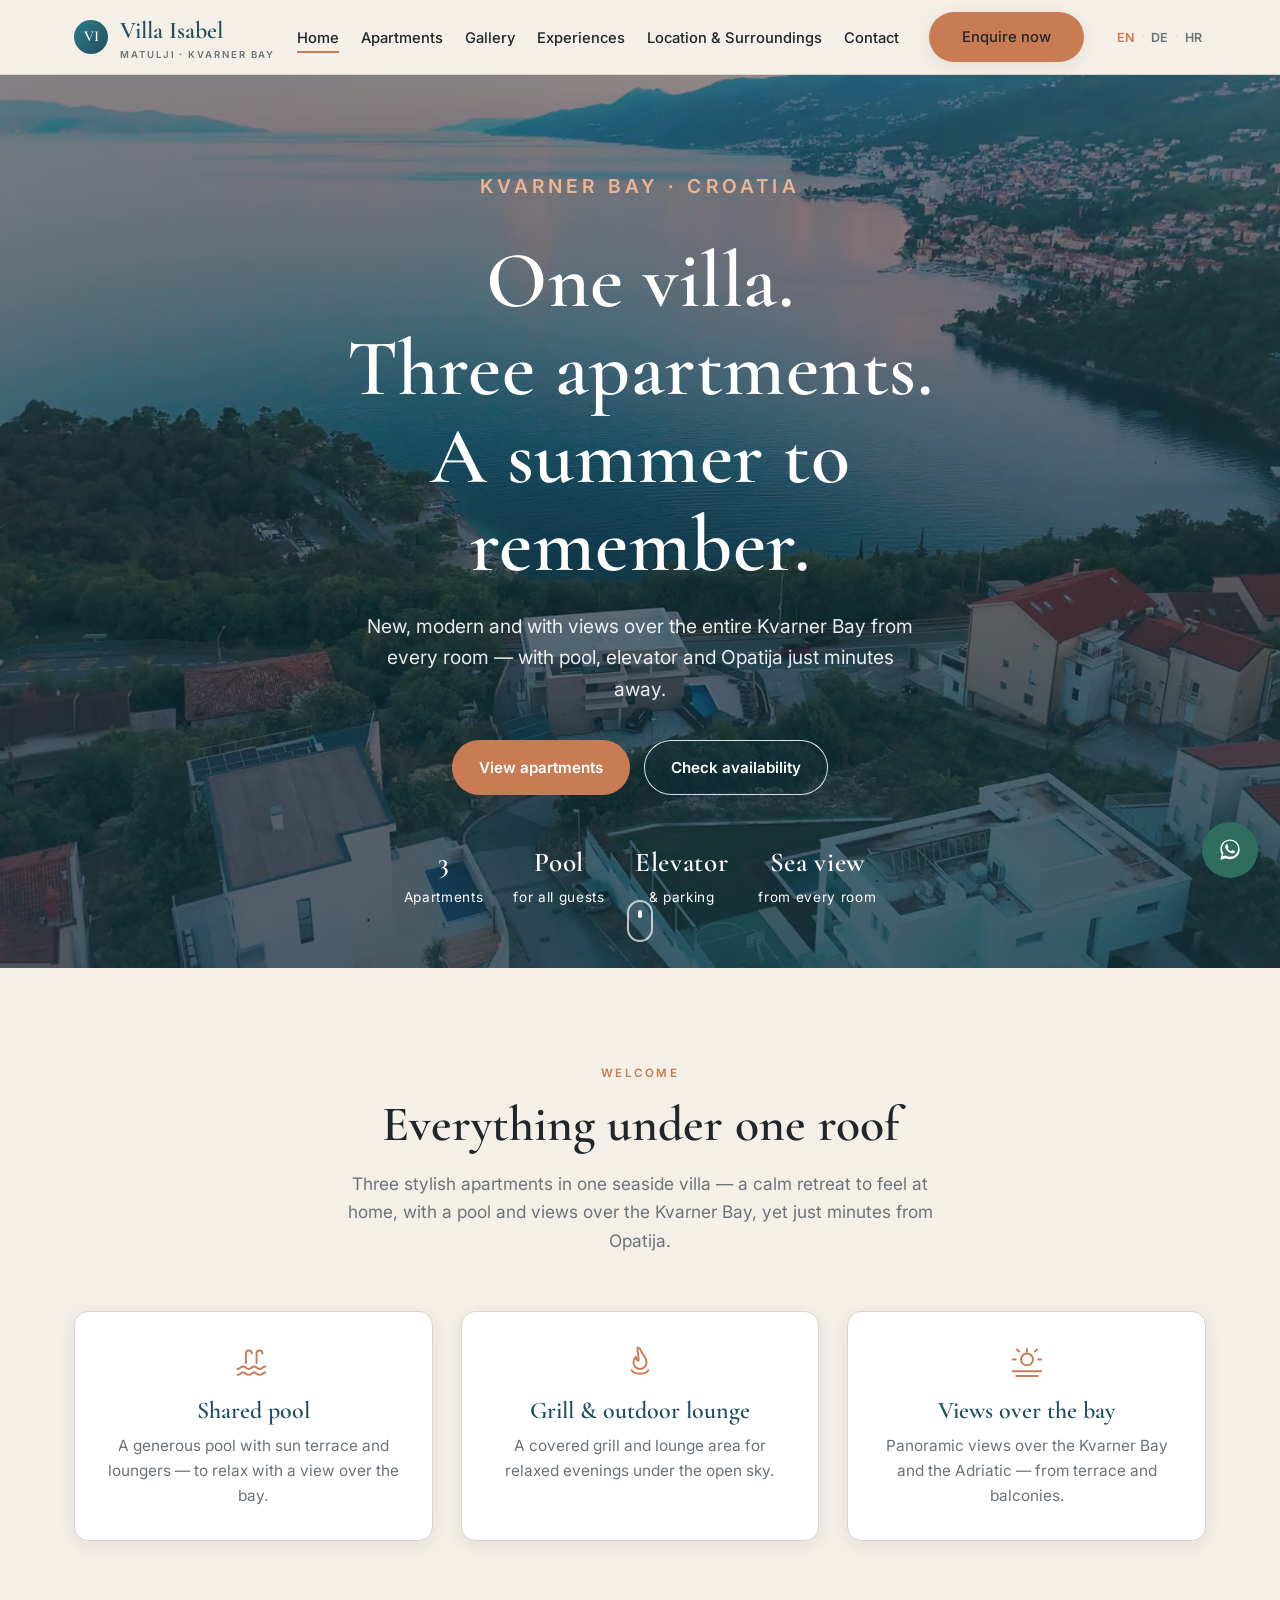
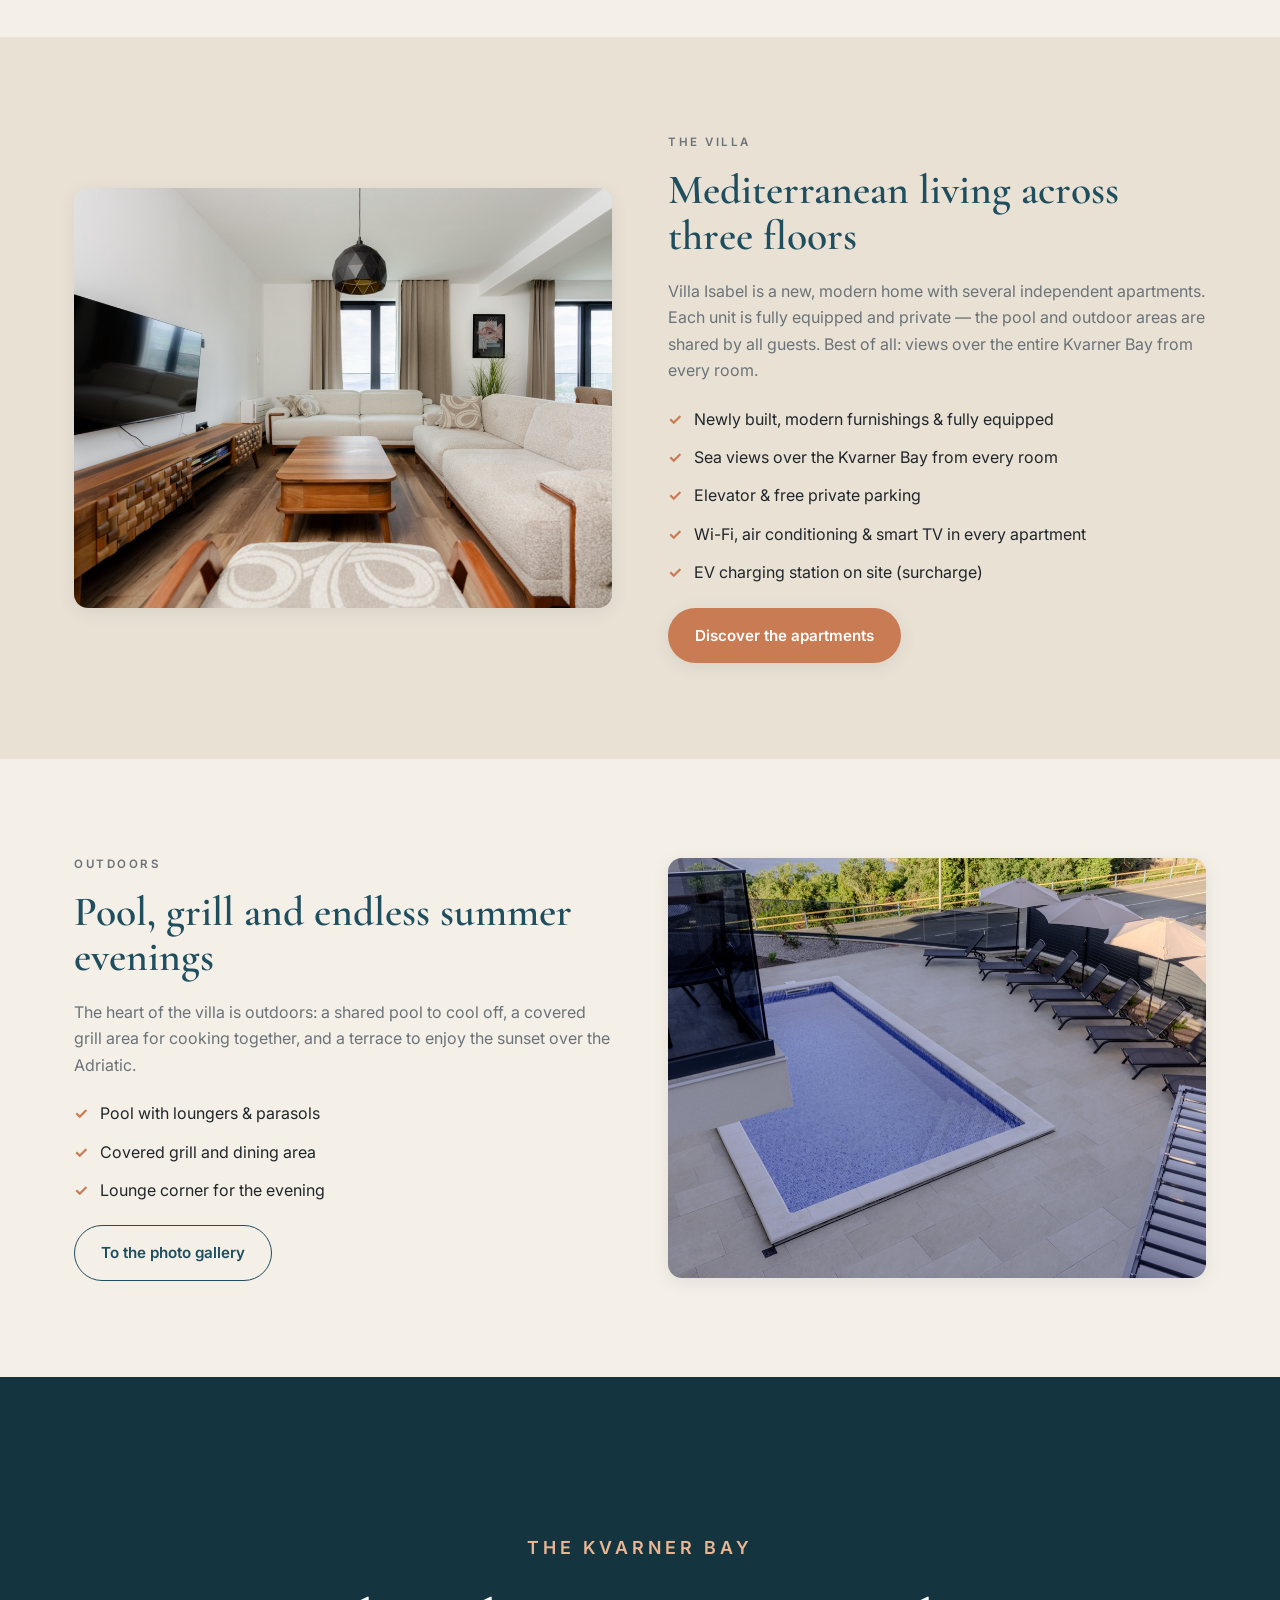
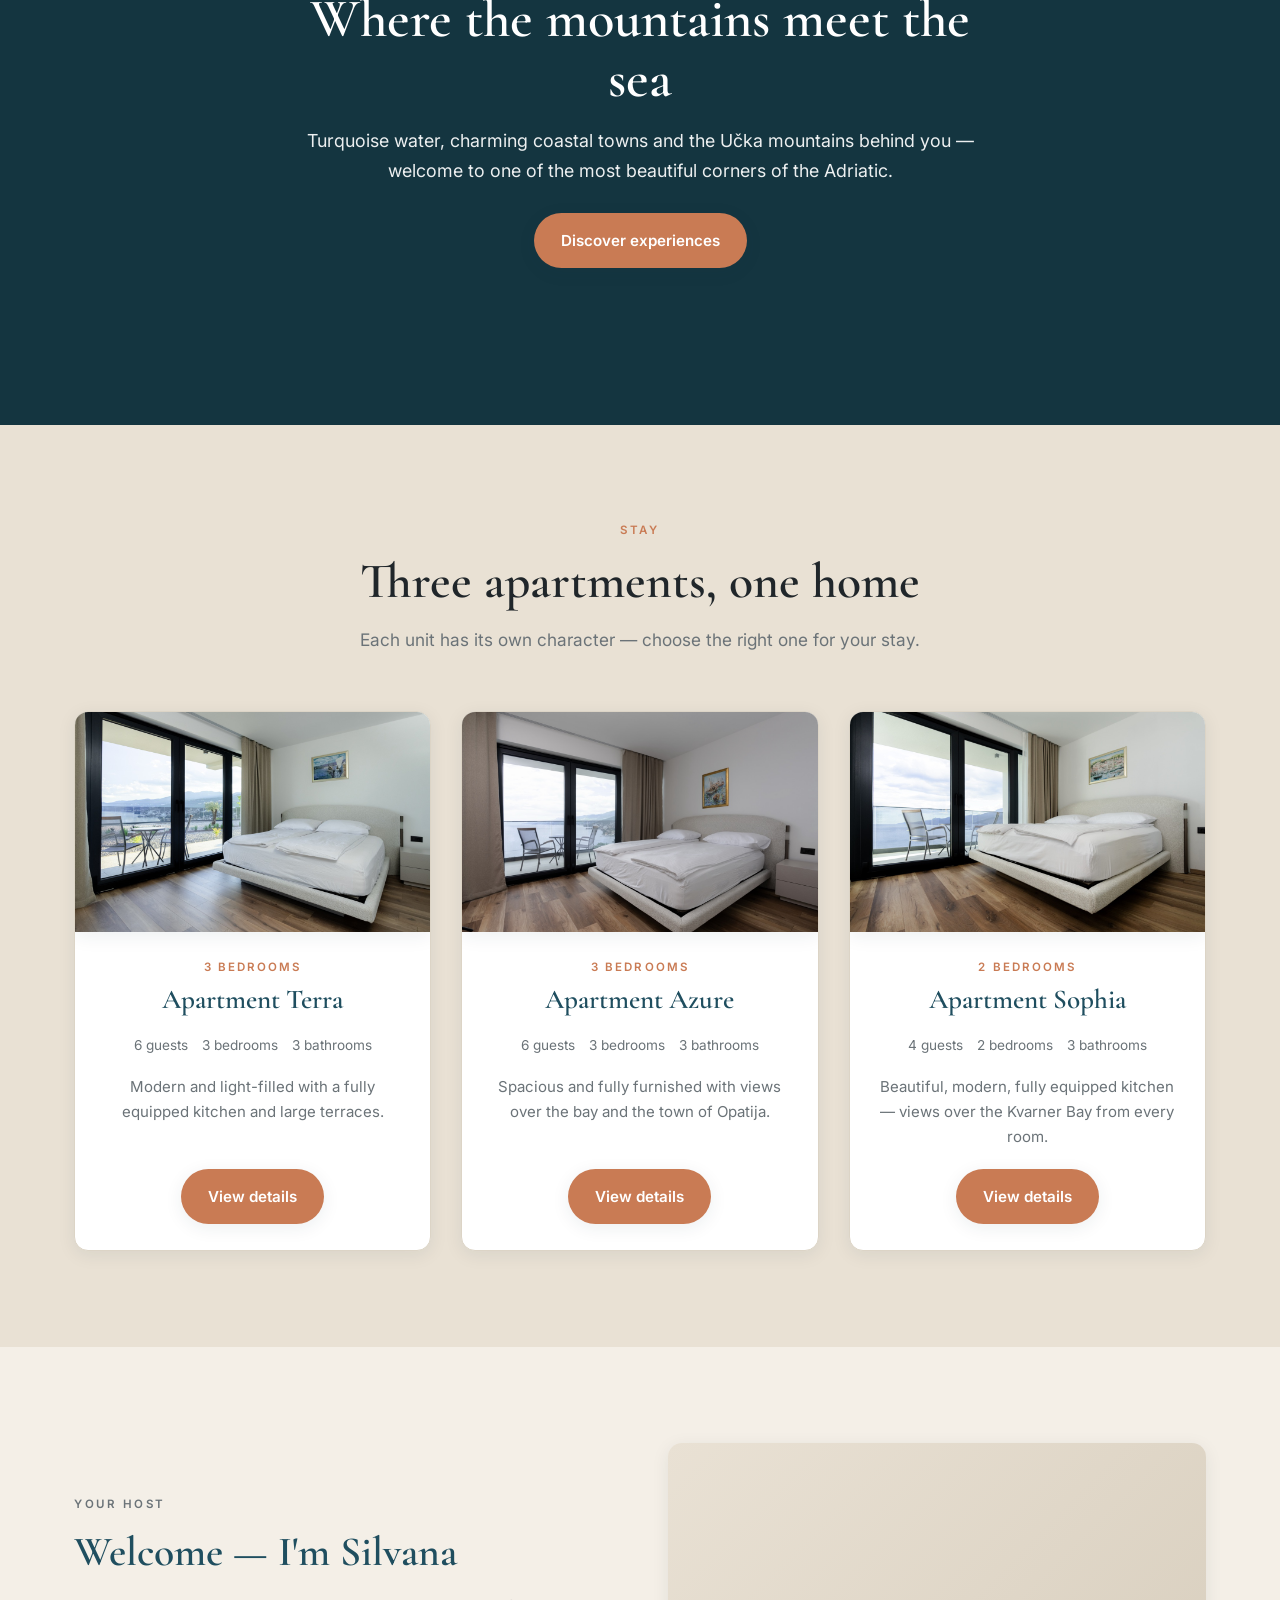
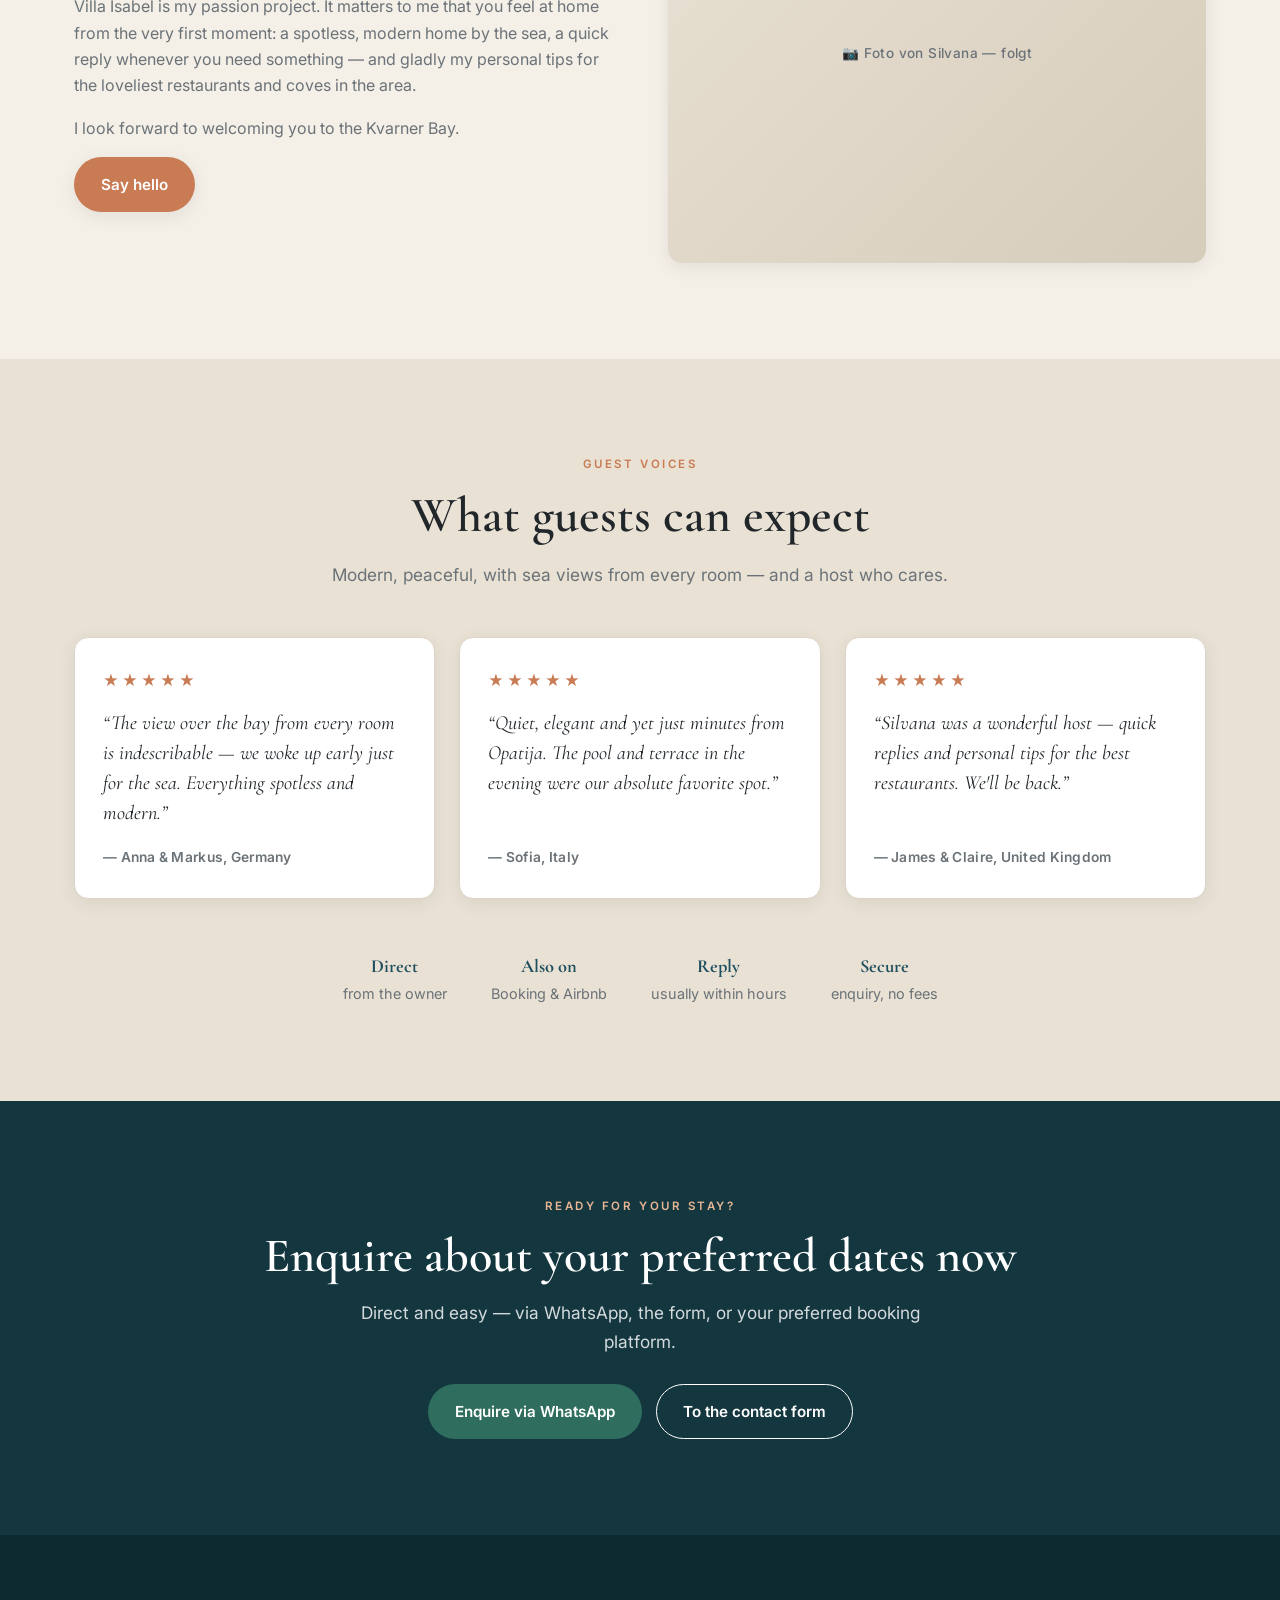
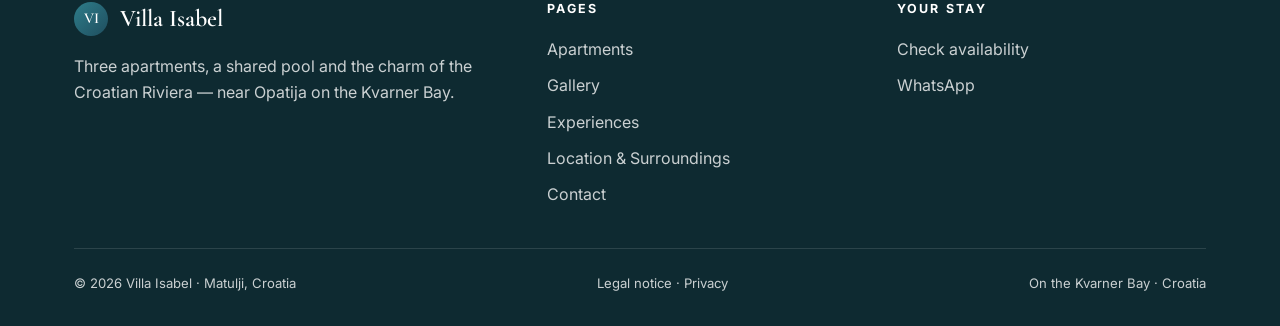
==== index.html @ b298e56a "Apartments ueberall in Haus-Reihenfolge: Terra (1) - Azure (2) - Sophia (3) Von unten nach oben wie " ====
<!DOCTYPE html>
<html lang="de">
<head>
  <meta charset="UTF-8" />
  <meta name="viewport" content="width=device-width, initial-scale=1.0" />
  <title>Villa Isabel Opatija — Luxusvilla mit 3 Apartments & Pool an der Kvarner Bucht</title>
  <meta name="description" content="Villa Isabel bei Opatija: drei stilvolle Apartments, Gemeinschaftspool und Grillterrasse mit Blick auf die Kvarner Bucht. Direkt buchen oder anfragen." />
  <link rel="preconnect" href="https://fonts.googleapis.com" />
  <link rel="preconnect" href="https://fonts.gstatic.com" crossorigin />
  <link href="https://fonts.googleapis.com/css2?family=Cormorant+Garamond:wght@500;600;700&family=Inter:wght@400;500;600&display=swap" rel="stylesheet" />
  <link rel="stylesheet" href="css/style.css" />
  <link rel="canonical" href="https://villaisabeladria.com/" />
  <meta property="og:type" content="website" />
  <meta property="og:site_name" content="Villa Isabel" />
  <meta property="og:title" content="Villa Isabel — Luxusvilla an der Kvarner Bucht" />
  <meta property="og:description" content="Drei stilvolle Apartments, Pool und Meerblick aus jedem Zimmer — bei Opatija an der kroatischen Adria." />
  <meta property="og:url" content="https://villaisabeladria.com/" />
  <meta property="og:image" content="https://villaisabeladria.com/images/hero/hero-1.jpeg" />
  <meta name="twitter:card" content="summary_large_image" />
  <link rel="icon" type="image/svg+xml" href="favicon.svg" />
  <script type="application/ld+json">
  {
    "@context": "https://schema.org",
    "@type": "LodgingBusiness",
    "@id": "https://villaisabeladria.com/#villa",
    "name": "Villa Isabel",
    "description": "Neue Luxusvilla mit drei stilvollen Apartments, Gemeinschaftspool und Meerblick aus jedem Zimmer — in Matulji bei Opatija an der Kvarner Bucht, Kroatien.",
    "url": "https://villaisabeladria.com/",
    "image": [
      "https://villaisabeladria.com/images/hero/hero-1.jpeg",
      "https://villaisabeladria.com/images/terra-neu/schlafzimmer1-1.jpeg",
      "https://villaisabeladria.com/images/azure-neu/schlafzimmer1-1.jpeg"
    ],
    "telephone": "+385955555512",
    "address": {
      "@type": "PostalAddress",
      "streetAddress": "Ivana i Matka Baštijana 2B",
      "postalCode": "51211",
      "addressLocality": "Matulji",
      "addressRegion": "Primorje-Gorski kotar",
      "addressCountry": "HR"
    },
    "geo": {
      "@type": "GeoCoordinates",
      "latitude": 45.358313,
      "longitude": 14.333369
    },
    "hasMap": "https://maps.app.goo.gl/yAWsFmLdsYBAAMqj7",
    "areaServed": ["Opatija", "Matulji", "Rijeka", "Kvarner", "Lovran"],
    "numberOfRooms": 8,
    "checkinTime": "15:00",
    "checkoutTime": "10:00",
    "sameAs": [
      "https://www.airbnb.de/users/profile/1653586678513409867",
      "https://www.booking.com/Share-Dvdyu0"
    ],
    "amenityFeature": [
      { "@type": "LocationFeatureSpecification", "name": "Gemeinschaftspool", "value": true },
      { "@type": "LocationFeatureSpecification", "name": "Meerblick", "value": true },
      { "@type": "LocationFeatureSpecification", "name": "Aufzug", "value": true },
      { "@type": "LocationFeatureSpecification", "name": "Kostenlose Privatparkplätze", "value": true },
      { "@type": "LocationFeatureSpecification", "name": "WLAN", "value": true },
      { "@type": "LocationFeatureSpecification", "name": "Klimaanlage", "value": true },
      { "@type": "LocationFeatureSpecification", "name": "E-Auto-Ladestation", "value": true }
    ],
    "containsPlace": [
      {
        "@type": "Apartment",
        "name": "Apartment Terra",
        "url": "https://villaisabeladria.com/gallery-terra.html",
        "numberOfBedrooms": 3,
        "occupancy": { "@type": "QuantitativeValue", "maxValue": 6, "unitText": "Gäste" },
        "sameAs": "https://www.airbnb.de/rooms/1662258844641272704"
      },
      {
        "@type": "Apartment",
        "name": "Apartment Azure",
        "url": "https://villaisabeladria.com/gallery-azure.html",
        "numberOfBedrooms": 3,
        "occupancy": { "@type": "QuantitativeValue", "maxValue": 6, "unitText": "Gäste" },
        "sameAs": "https://www.airbnb.de/rooms/1665322451414168972"
      },
      {
        "@type": "Apartment",
        "name": "Apartment Sophia",
        "url": "https://villaisabeladria.com/gallery-sophia.html",
        "numberOfBedrooms": 2,
        "occupancy": { "@type": "QuantitativeValue", "maxValue": 4, "unitText": "Gäste" },
        "sameAs": "https://www.airbnb.de/rooms/1665304825638987311"
      }
    ]
  }
  </script>
</head>
<body>

  <!-- ====== HEADER ====== -->
  <header class="site-header">
    <div class="container nav">
      <a href="index.html" class="brand">
        <span class="brand-mark">VI</span>
        <span>Villa Isabel<small>Matulji · Kvarner Bucht</small></span>
      </a>
      <button class="nav-toggle" aria-label="Menü"><span></span><span></span><span></span></button>
      <ul class="nav-links">
        <li><a href="index.html">Start</a></li>
        <li><a href="apartments.html">Apartments</a></li>
        <li><a href="gallery.html">Galerie</a></li>
        <li><a href="erlebnisse.html">Erlebnisse</a></li>
        <li><a href="location.html">Lage &amp; Umgebung</a></li>
        <li><a href="contact.html">Kontakt</a></li>
        <li class="nav-cta"><a href="contact.html#anfrage" class="btn btn--primary" data-book="">Jetzt anfragen</a></li>
      </ul>
    </div>
  </header>

  <!-- ====== HERO ====== -->
  <section class="hero">
    <div class="hero__slides">
      <div class="hero__slide" style="background-image:url('images/hero/hero-1.jpeg')"></div>
      <div class="hero__slide" style="background-image:url('images/hero/hero-2.jpeg')"></div>
      <div class="hero__slide" style="background-image:url('images/hero/hero-3.jpeg')"></div>
      <div class="hero__slide" style="background-image:url('images/hero/hero-4.jpeg')"></div>
    </div>
    <div class="hero__video" aria-hidden="true">
      <video autoplay muted loop playsinline preload="metadata" poster="images/hero/hero-1.jpeg">
        <source src="videos/hero-loop.mp4" type="video/mp4" />
      </video>
    </div>
    <div class="hero__overlay"></div>
    <div class="hero__inner">
      <p class="eyebrow" style="color:#e9b694">Kvarner Bucht · Kroatien</p>
      <h1>Eine Villa.<br />Drei Apartments.<br />Ein Sommer zum Bleiben.</h1>
      <p>Neu, modern und mit Blick auf die ganze Kvarner Bucht aus jedem Zimmer — mit Pool, Aufzug und Opatija nur Minuten entfernt.</p>
      <div class="hero__actions">
        <a href="apartments.html" class="btn btn--primary">Apartments ansehen</a>
        <a href="contact.html#anfrage" class="btn btn--ghost" data-book="">Verfügbarkeit anfragen</a>
      </div>
      <div class="hero__meta">
        <div><strong>3</strong>Apartments</div>
        <div><strong>Pool</strong>für alle Gäste</div>
        <div><strong>Aufzug</strong>&amp; Parkplatz</div>
        <div><strong>Meerblick</strong>aus jedem Zimmer</div>
      </div>
    </div>
    <div class="hero__scroll" aria-hidden="true"></div>
  </section>

  <!-- ====== HIGHLIGHTS ====== -->
  <section class="section">
    <div class="container center">
      <p class="eyebrow">Willkommen</p>
      <h2 class="section-title">Alles unter einem Dach</h2>
      <p class="section-lead">Drei stilvolle Apartments in einer Villa am Meer — ein ruhiger Rückzugsort zum Wohlfühlen, mit Pool und Blick über die Kvarner Bucht, und doch ganz nah an Opatija.</p>
      <div class="feature-grid">
        <div class="feature">
          <svg class="ico" viewBox="0 0 32 32" fill="none" stroke="currentColor" stroke-width="1.6" stroke-linecap="round" stroke-linejoin="round" aria-hidden="true"><path d="M3 21c2.3 0 2.3-2 4.7-2s2.3 2 4.7 2 2.3-2 4.6-2 2.3 2 4.7 2 2.3-2 4.6-2"/><path d="M3 26c2.3 0 2.3-2 4.7-2s2.3 2 4.7 2 2.3-2 4.6-2 2.3 2 4.7 2 2.3-2 4.6-2"/><path d="M10 16V8a2.5 2.5 0 0 1 5 0M19 16V8a2.5 2.5 0 0 1 5 0"/></svg>
          <h3>Gemeinschaftspool</h3>
          <p>Großzügiger Pool mit Sonnenterrasse und Liegen — zum Entspannen mit Blick über die Bucht.</p>
        </div>
        <div class="feature">
          <svg class="ico" viewBox="0 0 32 32" fill="none" stroke="currentColor" stroke-width="1.6" stroke-linecap="round" stroke-linejoin="round" aria-hidden="true"><path d="M16 4c1.2 4.5 5.5 6.5 5.5 11.5a5.5 5.5 0 0 1-11 0c0-2.2 1-3.6 2.2-4.7.1 2.2 1.1 3.3 2.1 3.3.7-3.3-1.3-6.6-.8-11.1z"/><path d="M9 22c1.8 4 12.2 4 14 0"/></svg>
          <h3>Grill &amp; Outdoor-Lounge</h3>
          <p>Überdachter Grill- und Loungebereich für entspannte Abende unter freiem Himmel.</p>
        </div>
        <div class="feature">
          <svg class="ico" viewBox="0 0 32 32" fill="none" stroke="currentColor" stroke-width="1.6" stroke-linecap="round" stroke-linejoin="round" aria-hidden="true"><circle cx="16" cy="13" r="5"/><path d="M16 4v2.5M25.5 13H28M4 13h2.5M22.7 6.3l1.8-1.8M9.3 6.3 7.5 4.5"/><path d="M4 23h24M7 27h18"/></svg>
          <h3>Blick über die Bucht</h3>
          <p>Panorama auf die Kvarner Bucht und die Adria — von Terrasse und Balkonen aus.</p>
        </div>
      </div>
    </div>
  </section>

  <!-- ====== SPLIT: ÜBER DIE VILLA ====== -->
  <section class="section section--sand2">
    <div class="container split">
      <div class="split__media">
        <div class="photo photo--tall" style="background-image:url('images/sophia-neu/wohnzimmer-1.jpeg')"></div>
      </div>
      <div class="split__body">
        <p class="eyebrow">Die Villa</p>
        <h2>Mediterranes Lebensgefühl auf drei Etagen</h2>
        <p>Die Villa Isabel ist ein neues, modern eingerichtetes Haus mit mehreren eigenständigen Apartments. Jede Einheit ist komplett ausgestattet und privat — den Pool und die Außenbereiche teilen sich alle Gäste. Das Beste: der Blick auf die ganze Kvarner Bucht aus jedem Zimmer.</p>
        <ul class="checklist">
          <li>Neubau, modern möbliert &amp; voll ausgestattet</li>
          <li>Meerblick auf die Kvarner Bucht aus jedem Zimmer</li>
          <li>Aufzug &amp; kostenlose Privatparkplätze</li>
          <li>WLAN, Klimaanlage &amp; Smart-TV in allen Wohnungen</li>
          <li>E-Auto-Ladestation am Haus (gegen Aufpreis)</li>
        </ul>
        <a href="apartments.html" class="btn btn--primary">Die Apartments entdecken</a>
      </div>
    </div>
  </section>

  <!-- ====== SPLIT: POOL ====== -->
  <section class="section">
    <div class="container split split--rev">
      <div class="split__media">
        <div class="photo photo--tall" style="background-image:url('images/villa/pool-1.jpeg')"></div>
      </div>
      <div class="split__body">
        <p class="eyebrow">Draußen</p>
        <h2>Pool, Grill und endlose Sommerabende</h2>
        <p>Das Herz der Villa liegt im Freien: Ein gemeinsamer Pool lädt zum Abkühlen ein, die überdachte Grillarea zum gemeinsamen Kochen, und von der Terrasse aus genießt man den Sonnenuntergang über der Adria.</p>
        <ul class="checklist">
          <li>Pool mit Liegen &amp; Sonnenschirmen</li>
          <li>Überdachte Grill- und Essbereich</li>
          <li>Lounge-Ecke für den Abend</li>
        </ul>
        <a href="gallery.html" class="btn btn--ghost">Zur Bildergalerie</a>
      </div>
    </div>
  </section>

  <!-- ====== CINEMATIC DROHNEN-BAND ====== -->
  <section class="cine">
    <div class="cine__videos">
      <video class="cine__video is-active" src="images/video/drone-1.mp4" autoplay muted loop playsinline preload="auto" aria-hidden="true"></video>
      <video class="cine__video" src="images/video/drone-2.mp4" muted loop playsinline preload="metadata" aria-hidden="true"></video>
      <video class="cine__video" src="images/video/drone-3.mp4" muted loop playsinline preload="metadata" aria-hidden="true"></video>
    </div>
    <div class="cine__overlay"></div>
    <div class="cine__inner container">
      <p class="eyebrow" style="color:#e9b694">Die Kvarner Bucht</p>
      <h2>Wo die Berge das Meer küssen</h2>
      <p>Türkises Wasser, mediterrane Küstenstädtchen und die Učka im Rücken — willkommen an einem der schönsten Flecken der Adria.</p>
      <a href="erlebnisse.html" class="btn btn--primary">Erlebnisse entdecken</a>
    </div>
  </section>

  <!-- ====== APARTMENTS PREVIEW ====== -->
  <section class="section section--sand2">
    <div class="container center">
      <p class="eyebrow">Wohnen</p>
      <h2 class="section-title">Drei Apartments, ein Zuhause</h2>
      <p class="section-lead">Jede Einheit hat ihren eigenen Charakter — wähle die passende für deinen Aufenthalt.</p>
      <div class="apartments">
        <article class="apt-card">
          <div class="photo" style="background-image:url('images/terra-neu/schlafzimmer1-1.jpeg')"></div>
          <div class="apt-card__body">
            <span class="apt-card__tag">3 Schlafzimmer</span>
            <h3>Apartment Terra</h3>
            <div class="apt-specs"><span>6 Gäste</span><span>3 Schlafzimmer</span><span>3 Bäder</span></div>
            <p class="desc">Modern und lichtdurchflutet mit voll ausgestatteter Küche und großen Terrassen.</p>
            <a href="apartments.html#terra" class="btn btn--primary">Details ansehen</a>
          </div>
        </article>
        <article class="apt-card">
          <div class="photo" style="background-image:url('images/azure-neu/schlafzimmer1-1.jpeg')"></div>
          <div class="apt-card__body">
            <span class="apt-card__tag">3 Schlafzimmer</span>
            <h3>Apartment Azure</h3>
            <div class="apt-specs"><span>6 Gäste</span><span>3 Schlafzimmer</span><span>3 Bäder</span></div>
            <p class="desc">Geräumig und voll möbliert mit Blick auf die Bucht und die Stadt Opatija.</p>
            <a href="apartments.html#azure" class="btn btn--primary">Details ansehen</a>
          </div>
        </article>
        <article class="apt-card">
          <div class="photo" style="background-image:url('images/sophia-neu/schlafzimmer1-1.jpeg')"></div>
          <div class="apt-card__body">
            <span class="apt-card__tag">2 Schlafzimmer</span>
            <h3>Apartment Sophia</h3>
            <div class="apt-specs"><span>4 Gäste</span><span>2 Schlafzimmer</span><span>3 Bäder</span></div>
            <p class="desc">Schön, modern, voll ausgestattete Küche — Blick auf die Kvarner Bucht aus jedem Zimmer.</p>
            <a href="apartments.html#sophia" class="btn btn--primary">Details ansehen</a>
          </div>
        </article>
      </div>
    </div>
  </section>

  <!-- ====== IHRE GASTGEBERIN ======
       HINWEIS: Foto von Silvana ergänzen; Text gern an ihre eigenen Worte anpassen. -->
  <section class="section">
    <div class="container split split--rev">
      <div class="split__media">
        <div class="photo photo--tall" data-label="Foto von Silvana — folgt"></div>
      </div>
      <div class="split__body">
        <p class="eyebrow">Ihre Gastgeberin</p>
        <h2>Willkommen — ich bin Silvana</h2>
        <p>Die Villa Isabel ist mein Herzensprojekt. Mir ist wichtig, dass ihr euch vom ersten Moment an wohlfühlt: ein blitzsauberes, modernes Zuhause am Meer, eine schnelle Antwort, wenn ihr etwas braucht — und gern auch meine persönlichen Tipps für die schönsten Restaurants und Buchten der Gegend.</p>
        <p>Ich freue mich darauf, euch an der Kvarner Bucht begrüßen zu dürfen.</p>
        <a href="contact.html#anfrage" class="btn btn--primary">Sag Hallo</a>
      </div>
    </div>
  </section>

  <!-- ====== GÄSTESTIMMEN + TRUST ======
       HINWEIS: Die folgenden Bewertungen sind PLATZHALTER.
       Vor dem Online-Stellen durch echte Gästebewertungen (Airbnb/Booking) ersetzen. -->
  <section class="section section--sand2">
    <div class="container center">
      <p class="eyebrow">Gästestimmen</p>
      <h2 class="section-title">Was Gäste erwartet</h2>
      <p class="section-lead">Modern, ruhig, mit Meerblick aus jedem Zimmer — und eine Gastgeberin, die sich kümmert.</p>
      <div class="reviews">
        <blockquote class="review">
          <div class="stars">★★★★★</div>
          <p>„Der Blick auf die Bucht aus jedem Zimmer ist unbeschreiblich — wir sind morgens nur wegen des Meeres aufgewacht. Alles blitzsauber und modern."</p>
          <cite>— Anna &amp; Markus, Deutschland</cite>
        </blockquote>
        <blockquote class="review">
          <div class="stars">★★★★★</div>
          <p>„Ruhig, elegant und doch nur Minuten von Opatija. Pool und Terrasse am Abend waren unser absoluter Lieblingsplatz."</p>
          <cite>— Sofia, Italien</cite>
        </blockquote>
        <blockquote class="review">
          <div class="stars">★★★★★</div>
          <p>„Silvana war eine wunderbare Gastgeberin — schnelle Antworten und persönliche Tipps für die besten Restaurants. Wir kommen wieder."</p>
          <cite>— James &amp; Claire, Großbritannien</cite>
        </blockquote>
      </div>
      <div class="trust-strip">
        <div><strong>Direkt</strong> vom Eigentümer</div>
        <div><strong>Auch auf</strong> Booking &amp; Airbnb</div>
        <div><strong>Antwort</strong> meist in Stunden</div>
        <div><strong>Sichere</strong> Anfrage, keine Gebühren</div>
      </div>
    </div>
  </section>

  <!-- ====== CTA ====== -->
  <section class="section section--sea cta-band">
    <div class="container">
      <p class="eyebrow">Bereit für deinen Aufenthalt?</p>
      <h2>Frag jetzt deine Wunschtermine an</h2>
      <p class="section-lead center">Direkt und unkompliziert — per WhatsApp, Formular oder über deine bevorzugte Buchungsplattform.</p>
      <div class="hero__actions">
        <a href="#" data-whatsapp class="btn btn--wa">Per WhatsApp anfragen</a>
        <a href="contact.html#anfrage" class="btn btn--ghost">Zum Kontaktformular</a>
      </div>
    </div>
  </section>

  <!-- ====== FOOTER ====== -->
  <footer class="site-footer">
    <div class="container">
      <div class="footer-grid">
        <div>
          <a href="index.html" class="brand"><span class="brand-mark">VI</span><span>Villa Isabel</span></a>
          <p>Drei Apartments, ein Gemeinschaftspool und der Charme der kroatischen Riviera — bei Opatija an der Kvarner Bucht.</p>
        </div>
        <div>
          <h4>Seiten</h4>
          <ul>
            <li><a href="apartments.html">Apartments</a></li>
            <li><a href="gallery.html">Galerie</a></li>
        <li><a href="erlebnisse.html">Erlebnisse</a></li>
            <li><a href="location.html">Lage &amp; Umgebung</a></li>
            <li><a href="contact.html">Kontakt</a></li>
          </ul>
        </div>
        <div>
          <h4>Dein Aufenthalt</h4>
          <ul>
            <li><a href="#" data-book="">Verfügbarkeit anfragen</a></li>
            <li><a href="#" data-whatsapp>WhatsApp</a></li>
          </ul>
        </div>
      </div>
      <div class="footer-bottom">
        <span>© 2026 Villa Isabel · Matulji, Kroatien</span>
        <span><a href="impressum.html">Impressum</a> · <a href="datenschutz.html">Datenschutz</a></span>
        <span>An der Kvarner Bucht · Kroatien</span>
      </div>
    </div>
  </footer>

  <a href="#" data-whatsapp class="wa-float" aria-label="WhatsApp"><svg viewBox="0 0 24 24" fill="currentColor" aria-hidden="true"><path d="M12.04 2c-5.46 0-9.9 4.44-9.9 9.9 0 1.75.46 3.45 1.33 4.95L2 22l5.3-1.39a9.87 9.87 0 0 0 4.74 1.21h.01c5.46 0 9.9-4.44 9.9-9.9A9.9 9.9 0 0 0 12.04 2m0 18.02h-.01a8.2 8.2 0 0 1-4.18-1.15l-.3-.18-3.11.82.83-3.04-.2-.31a8.2 8.2 0 0 1-1.26-4.38c0-4.54 3.7-8.24 8.24-8.24a8.2 8.2 0 0 1 8.23 8.25c0 4.54-3.7 8.23-8.24 8.23m4.52-6.16c-.25-.12-1.47-.72-1.69-.81-.23-.08-.39-.12-.56.13-.17.25-.64.8-.78.97-.14.17-.29.19-.54.06-.25-.12-1.05-.39-1.99-1.23-.74-.66-1.23-1.47-1.38-1.72-.14-.25-.02-.38.11-.51.11-.11.25-.29.37-.43.12-.14.17-.25.25-.41.08-.17.04-.31-.02-.43-.06-.12-.56-1.34-.76-1.84-.2-.48-.41-.42-.56-.43h-.48c-.17 0-.43.06-.66.31-.22.25-.86.85-.86 2.07 0 1.22.89 2.4 1.01 2.56.12.17 1.75 2.67 4.23 3.74.59.26 1.05.41 1.41.52.59.19 1.13.16 1.56.1.48-.07 1.47-.6 1.67-1.18.21-.58.21-1.07.14-1.18-.06-.1-.22-.16-.47-.28"/></svg></a>
  <script src="js/main.js"></script>
  <script src="js/booking.js"></script>
  <script src="js/i18n.js"></script>
  <!-- Vercel Web Analytics (Besucher/Quellen, datenschutzfreundlich) -->
  <script defer src="/_vercel/insights/script.js"></script>
</body>
</html>
---- css/style.css ----
/* =========================================================
   Villa Adria — Stylesheet
   Farbwelt: Mediterran (Meerblau, Sand, Terrakotta)
   Schriften: Cormorant Garamond (Headlines) + Inter (Text)
   ========================================================= */

:root {
  --c-sea:      #1f4e5f;   /* Meerblau (Überschriften) */
  --c-deep:     #13363f;   /* tiefes Ozeanblau (dunkle Bänder) */
  --c-sea-dark: #0e2a31;   /* tiefster Ton (Footer) */
  --c-teal:     #2e7d8a;   /* helleres Türkis     */
  --c-sand:     #f4efe7;   /* warmes Off-White    */
  --c-sand-2:   #e9e1d4;   /* Sand etwas dunkler  */
  --c-terra:    #c97b54;   /* Terrakotta-Akzent   */
  --c-terra-d:  #b3653f;
  --c-wa:       #2f6e5e;   /* gedämpftes WhatsApp-Grün (edel) */
  --c-wa-d:     #26594c;
  --c-ink:      #20262a;   /* Textfarbe           */
  --c-muted:    #6b7378;   /* gedämpfter Text     */
  --c-line:     #dcd4c6;   /* feine Linien        */

  --font-head: "Cormorant Garamond", Georgia, "Times New Roman", serif;
  --font-body: "Inter", -apple-system, BlinkMacSystemFont, "Segoe UI", Roboto, sans-serif;

  --maxw: 1180px;
  --radius: 14px;
  --shadow: 0 14px 40px rgba(20, 53, 64, 0.12);
  --shadow-sm: 0 4px 18px rgba(20, 53, 64, 0.08);
}

/* ---------- Reset / Basis ---------- */
* { box-sizing: border-box; margin: 0; padding: 0; }

html { scroll-behavior: smooth; }

body {
  font-family: var(--font-body);
  color: var(--c-ink);
  background: var(--c-sand);
  line-height: 1.65;
  -webkit-font-smoothing: antialiased;
}

img { max-width: 100%; display: block; }

a { color: inherit; text-decoration: none; }

h1, h2, h3 { font-family: var(--font-head); font-weight: 600; line-height: 1.1; }

.container { width: 100%; max-width: var(--maxw); margin: 0 auto; padding: 0 24px; }

.section { padding: 96px 0; }
.section--tight { padding: 64px 0; }
.section--sand2 { background: var(--c-sand-2); }
.section--sea { background: var(--c-deep); color: #fff; }

.eyebrow {
  font-family: var(--font-body);
  text-transform: uppercase;
  letter-spacing: 0.22em;
  font-size: 0.72rem;
  font-weight: 600;
  color: var(--c-terra);
  margin-bottom: 14px;
}
.section--sea .eyebrow { color: #e9b694; }

.section-title { font-size: clamp(2rem, 4vw, 3.1rem); margin-bottom: 18px; }
.section-lead  { max-width: 620px; color: var(--c-muted); font-size: 1.08rem; }
.section--sea .section-lead { color: rgba(255,255,255,0.82); }
.center { text-align: center; }
.center .section-lead, .section-lead.center { margin-left: auto; margin-right: auto; }

/* ---------- Buttons ---------- */
.btn {
  display: inline-flex; align-items: center; gap: 10px;
  font-weight: 600; font-size: 0.95rem;
  padding: 14px 26px; border-radius: 999px; white-space: nowrap;
  border: 1.5px solid transparent; cursor: pointer;
  transition: transform .15s ease, box-shadow .15s ease, background .15s ease, color .15s ease;
}
.btn:hover { transform: translateY(-2px); }
.btn--primary { background: var(--c-terra); color: #fff; box-shadow: var(--shadow-sm); }
.btn--primary:hover { background: var(--c-terra-d); }
.btn--ghost { background: transparent; border-color: currentColor; color: var(--c-sea); }
.section--sea .btn--ghost { color: #fff; }
.btn--ghost:hover { background: rgba(31,78,95,0.08); }
.section--sea .btn--ghost:hover { background: rgba(255,255,255,0.12); }
/* Hero liegt auf einem Foto -> Ghost-Button klar sichtbar machen */
.hero .btn--ghost { color: #fff; border-color: rgba(255,255,255,0.85); background: rgba(20,53,64,0.28); }
.hero .btn--ghost:hover { background: rgba(20,53,64,0.5); }
.btn--wa { background: var(--c-wa); color: #fff; }
.btn--wa:hover { background: var(--c-wa-d); }
.btn--block { width: 100%; justify-content: center; }

/* ---------- Header / Navigation ---------- */
.site-header {
  position: sticky; top: 0; z-index: 50;
  background: rgba(244,239,231,0.86);
  backdrop-filter: blur(10px);
  border-bottom: 1px solid var(--c-line);
}
.nav { display: flex; align-items: center; justify-content: space-between; height: 74px; }
.brand { display: flex; align-items: center; gap: 12px; font-family: var(--font-head); font-size: 1.5rem; font-weight: 600; color: var(--c-sea); }
.brand .brand-mark {
  width: 34px; height: 34px; border-radius: 50%;
  background: linear-gradient(135deg, var(--c-teal), var(--c-sea));
  display: grid; place-items: center; color: #fff; font-size: 0.95rem;
}
.brand small { display: block; font-family: var(--font-body); font-size: 0.6rem; letter-spacing: 0.2em; text-transform: uppercase; color: var(--c-muted); margin-top: -4px; white-space: nowrap; }

.nav-links { display: flex; align-items: center; gap: 22px; list-style: none; }
.nav-links a { font-size: 0.92rem; font-weight: 500; color: var(--c-ink); position: relative; padding: 4px 0; white-space: nowrap; }
.nav-links a::after { content: ""; position: absolute; left: 0; bottom: -2px; width: 0; height: 2px; background: var(--c-terra); transition: width .2s ease; }
.nav-links a:hover::after, .nav-links a.active::after { width: 100%; }
.nav-cta { margin-left: 8px; }
.nav-cta .btn { padding: 12px 32px; }
.lang-switch { display: flex; align-items: center; gap: 3px; margin-left: 8px; }
.lang-switch button { background: none; border: 0; cursor: pointer; font-family: var(--font-body); font-size: 0.78rem; font-weight: 600; letter-spacing: 0.04em; color: var(--c-muted); padding: 4px 3px; transition: color .15s ease; }
.lang-switch button:hover { color: var(--c-ink); }
.lang-switch button.active { color: var(--c-terra); }
.lang-sep { color: var(--c-line); font-size: 0.78rem; }

.nav-toggle { display: none; background: none; border: 0; cursor: pointer; padding: 8px; }
.nav-toggle span { display: block; width: 24px; height: 2px; background: var(--c-ink); margin: 5px 0; transition: .25s; }

/* ---------- Hero ---------- */
.hero {
  position: relative; min-height: 88vh; min-height: 88svh; display: flex; align-items: center;
  color: #fff; text-align: center; overflow: hidden;
}
.hero__bg {
  position: absolute; inset: 0;
  background:
    linear-gradient(180deg, rgba(20,53,64,0.35), rgba(20,53,64,0.65)),
    linear-gradient(135deg, #2e7d8a, #1f4e5f 60%, #143540);
  background-size: cover; background-position: center;
}
/* Cinematic Hero-Slideshow (mehrere Szenen, sauberes Überblenden) */
.hero__slides { position: absolute; inset: 0; z-index: 0; background: var(--c-sea-dark); }
.hero__slide {
  position: absolute; inset: 0; background-size: cover; background-position: center;
  opacity: 0; animation: heroFade 28s infinite;
}
.hero__slide:nth-child(1) { animation-delay: 0s; }
.hero__slide:nth-child(2) { animation-delay: 7s; }
.hero__slide:nth-child(3) { animation-delay: 14s; }
.hero__slide:nth-child(4) { animation-delay: 21s; }
@keyframes heroFade { 0% { opacity: 0; } 3% { opacity: 1; } 22% { opacity: 1; } 27% { opacity: 0; } 100% { opacity: 0; } }
.hero__overlay {
  position: absolute; inset: 0; z-index: 1;
  background: linear-gradient(180deg, rgba(20,53,64,0.32), rgba(20,53,64,0.62));
}
/* Hero-Video: stummer Drohnen-Loop ueber der Foto-Slideshow (die bleibt als Fallback).
   Der Container zeigt sofort das Bucht-Foto, das Video blendet erst ein, wenn es laeuft —
   so gibt es beim Laden kein Aufblitzen der dahinterliegenden Slideshow. */
.hero__video {
  position: absolute; inset: 0; z-index: 0; overflow: hidden;
  background: url('../images/hero/hero-poster.jpeg') center / cover no-repeat;
}
.hero__video video {
  width: 100%; height: 100%; object-fit: cover; display: block;
  opacity: 0; transition: opacity 0.6s ease;
}
.hero__video.is-on video { opacity: 1; }
@media (prefers-reduced-motion: reduce) {
  .hero__video { display: none; }
}
@media (prefers-reduced-motion: reduce) {
  .hero__slide { animation: none; }
  .hero__slide:nth-child(1) { opacity: 1; }
}

/* Scroll-Reveal (sanftes Einfaden beim Scrollen) */
.reveal-init { opacity: 0; transform: translateY(20px); }
.reveal-in { opacity: 1; transform: none; transition: opacity .7s ease, transform .7s ease; }
@media (prefers-reduced-motion: reduce) { .reveal-init { opacity: 1; transform: none; } }
.hero__inner { position: relative; z-index: 2; max-width: 780px; margin: 0 auto; padding: 96px 24px 60px; }
.hero h1 { font-size: clamp(2.8rem, 7vw, 5rem); margin-bottom: 22px; letter-spacing: 0.5px; }
.hero p { font-size: 1.2rem; color: rgba(255,255,255,0.9); max-width: 560px; margin: 0 auto 34px; }
.hero__actions { display: flex; gap: 14px; justify-content: center; flex-wrap: wrap; }

/* Hero-Suchleiste (Verfügbarkeit prüfen) */
.hero-search {
  display: flex; align-items: flex-end; justify-content: center; gap: 10px; flex-wrap: wrap;
  max-width: 660px; margin: 0 auto;
  background: rgba(255,255,255,0.95); border-radius: 18px;
  padding: 14px 16px; box-shadow: 0 20px 50px rgba(20,53,64,0.30);
}
.hero-search__field { display: flex; flex-direction: column; align-items: flex-start; text-align: left; }
.hero-search__field label {
  font-size: 0.68rem; letter-spacing: 0.09em; text-transform: uppercase;
  color: #7a7168; font-weight: 600; margin: 0 0 5px 2px;
}
.hero-search input, .hero-search select {
  font: inherit; font-size: 0.98rem; color: #2b2622; background: #fff;
  border: 1px solid var(--c-line); border-radius: 10px; padding: 11px 12px;
}
.hero-search input { min-width: 150px; }
.hero-search select { min-width: 74px; cursor: pointer; }
.hero-search__submit { white-space: nowrap; align-self: stretch; }
@media (max-width: 620px) {
  .hero-search { flex-direction: column; align-items: stretch; gap: 12px; border-radius: 16px; }
  .hero-search__field { width: 100%; }
  .hero-search input, .hero-search select { width: 100%; min-width: 0; }
}
.hero__meta { display: flex; gap: 30px; justify-content: center; margin-top: 46px; flex-wrap: wrap; }
.hero__meta div { font-size: 0.85rem; letter-spacing: 0.05em; }
.hero__meta strong { display: block; font-family: var(--font-head); font-size: 1.7rem; font-weight: 600; }
.hero__scroll { position: absolute; left: 50%; bottom: 26px; transform: translateX(-50%); z-index: 3; width: 26px; height: 42px; border: 2px solid rgba(255,255,255,0.7); border-radius: 14px; }
.hero__scroll::after { content: ""; position: absolute; left: 50%; top: 8px; width: 4px; height: 8px; background: #fff; border-radius: 2px; transform: translateX(-50%); animation: scrollDot 1.7s infinite; }
@keyframes scrollDot { 0% { opacity: 0; transform: translate(-50%, 0); } 30% { opacity: 1; } 65% { opacity: 1; transform: translate(-50%, 12px); } 100% { opacity: 0; transform: translate(-50%, 12px); } }
@media (prefers-reduced-motion: reduce) { .hero__scroll::after { animation: none; } }
/* Mobil: Hero kompakter, damit beide CTA-Buttons ohne Scrollen sichtbar sind */
@media (max-width: 620px) {
  .hero { min-height: 90vh; }
  .hero__inner { padding: 78px 22px 38px; }
  .hero h1 { font-size: clamp(2.1rem, 8.5vw, 3rem); margin-bottom: 16px; }
  .hero p { font-size: 1.05rem; margin-bottom: 22px; }
  .hero__actions { gap: 10px; }
  /* Info-Bänder: eine mittige Spalte — alles auf derselben Achse, nichts versetzt */
  .hero__meta, .trust-strip {
    display: flex; flex-direction: column; align-items: center;
    gap: 18px; width: 100%;
  }
  .hero__meta { margin-top: 26px; }
  .hero__meta div, .trust-strip div { text-align: center; width: 100%; }
  .hero__scroll { display: none; }
}

/* Flache Desktop-/Laptop-Fenster (kein Vollbild): Hero kompakter, CTA-Buttons bleiben sichtbar */
@media (min-width: 621px) and (max-height: 820px) {
  .hero { min-height: calc(100svh - 72px); }
  .hero__inner { padding: 74px 24px 52px; }
  .hero h1 { font-size: clamp(2.7rem, 7.6vh, 4.8rem); margin-bottom: 16px; }
  .hero p { font-size: 1.14rem; margin-bottom: 26px; }
  .hero__meta { margin-top: 28px; }
  .hero__scroll { display: none; }
  /* Unterseiten: Intro kompakter, damit der erste Blick mit Luft endet (einheitlich auf allen Seiten) */
  .site-header + section.section { padding-top: 26px !important; padding-bottom: 6px !important; }
  .section-title { font-size: clamp(1.7rem, 5vh, 2.5rem); margin-bottom: 12px; }
  .section-lead { font-size: 1rem; }
  .split__body h2 { font-size: clamp(1.5rem, 4.6vh, 2.1rem); }
  .split__media > div[id="map-consent"], .split__media iframe { min-height: 330px !important; }
  .split__body p { font-size: 0.98rem; }
  .checklist { gap: 8px; margin: 16px 0; }
}

/* ---------- Foto-Platzhalter (später durch echte Bilder ersetzen) ----------
   Ein .photo wird als Hintergrundbild dargestellt. Zum Einsetzen eines echten
   Fotos: style="background-image:url('images/DATEINAME.jpg')" setzen.       */
.photo {
  position: relative; border-radius: var(--radius); overflow: hidden;
  background: linear-gradient(135deg, var(--c-sand-2), #d6ccbb);
  background-size: cover; background-position: center;
  min-height: 240px; box-shadow: var(--shadow-sm);
}
.photo[data-label]::after {
  content: "📷 " attr(data-label);
  position: absolute; inset: 0; display: grid; place-items: center;
  color: var(--c-muted); font-size: 0.85rem; font-weight: 500;
  text-align: center; padding: 16px; letter-spacing: 0.03em;
}
/* Sobald ein echtes Bild gesetzt ist, Label ausblenden */
.photo.has-image::after { content: ""; }
.photo--tall { min-height: 420px; }
.photo--full { min-height: 520px; }

/* ---------- Cinematic Video-Band (Drohnenshots) ---------- */
.cine {
  position: relative; min-height: 72vh; display: flex; align-items: center; justify-content: center;
  text-align: center; color: #fff; overflow: hidden;
}
.cine__videos { position: absolute; inset: 0; z-index: 0; background: #143540 url('images/sophia/sophia-18.jpeg') center/cover no-repeat; }
/* Mobil: keine 3 Autoplay-Videos (Daten/Performance) -> schönes Standbild */
/* Video auch auf Mobil sichtbar (auf kleinen Screens läuft nur das erste Video — siehe main.js) */
.cine__video {
  position: absolute; inset: 0; width: 100%; height: 100%; object-fit: cover;
  opacity: 0; transition: opacity 1.6s ease;
}
.cine__video.is-active { opacity: 1; }
.cine__overlay { position: absolute; inset: 0; z-index: 1; background: linear-gradient(180deg, rgba(20,53,64,0.34), rgba(20,53,64,0.56)); }
.cine__inner { position: relative; z-index: 2; max-width: 720px; padding: 88px 24px; }
.cine h2 { font-size: clamp(2rem, 5vw, 3.4rem); color: #fff; margin-bottom: 16px; }
.cine p { color: rgba(255,255,255,0.92); font-size: 1.12rem; margin-bottom: 28px; }

/* ---------- Highlights / Feature-Grid ---------- */
.feature-grid { display: grid; grid-template-columns: repeat(3, 1fr); gap: 28px; margin-top: 56px; }
.feature {
  background: #fff; border-radius: var(--radius); padding: 32px 28px;
  box-shadow: var(--shadow-sm); border: 1px solid var(--c-line);
}
.feature .ico { display: block; margin: 0 auto 16px; color: var(--c-terra); width: 38px; height: 38px; }
.feature h3 { font-size: 1.5rem; margin-bottom: 8px; color: var(--c-sea); }
.feature p { color: var(--c-muted); font-size: 0.96rem; }

/* ---------- Split (Bild + Text) ---------- */
.split { display: grid; grid-template-columns: 1fr 1fr; gap: 56px; align-items: center; }
.split--rev .split__media { order: 2; }
.split__body h2 { font-size: clamp(1.8rem, 3.5vw, 2.6rem); margin-bottom: 18px; color: var(--c-sea); }
.section--sea .split__body h2 { color: #fff; }
.split__body p { color: var(--c-muted); margin-bottom: 16px; }
.section--sea .split__body p { color: rgba(255,255,255,0.82); }
.checklist { list-style: none; margin: 22px 0; display: grid; gap: 12px; }
.checklist li { display: flex; gap: 12px; align-items: flex-start; }
.checklist li::before { content: "✓"; color: var(--c-terra); font-weight: 700; }

/* ---------- Apartment-Karten ---------- */
.apartments { display: grid; grid-template-columns: repeat(3, 1fr); gap: 30px; margin-top: 56px; }
.apt-card {
  background: #fff; border-radius: var(--radius); overflow: hidden;
  box-shadow: var(--shadow-sm); border: 1px solid var(--c-line);
  display: flex; flex-direction: column; transition: transform .18s ease, box-shadow .18s ease;
}
.apt-card:hover { transform: translateY(-4px); box-shadow: var(--shadow); }
.apt-card .photo { border-radius: 0; min-height: 220px; }
.apt-card__body { padding: 26px; display: flex; flex-direction: column; align-items: center; text-align: center; flex: 1; }
.apt-card__tag { font-size: 0.72rem; text-transform: uppercase; letter-spacing: 0.18em; color: var(--c-terra); font-weight: 600; margin-bottom: 8px; }
.apt-card h3 { font-size: 1.7rem; color: var(--c-sea); margin-bottom: 6px; }
.apt-specs { display: flex; flex-wrap: wrap; justify-content: center; gap: 14px; margin: 14px 0 18px; font-size: 0.85rem; color: var(--c-muted); }
.apt-specs span { display: inline-flex; align-items: center; gap: 6px; }
.apt-card p.desc { color: var(--c-muted); font-size: 0.94rem; margin-bottom: 20px; }
.apt-card .btn { margin-top: auto; }
.amenities { display: flex; flex-wrap: wrap; gap: 8px; margin: 18px 0; }
/* Apartment-Detailbereiche (Sophia/Terra/Azure) mittig zentriert */
#sophia .split__body, #terra .split__body, #azure .split__body { text-align: center; }
#sophia .amenities, #terra .amenities, #azure .amenities { justify-content: center; }
.amenities span { font-size: 0.78rem; background: var(--c-sand); border: 1px solid var(--c-line); padding: 5px 12px; border-radius: 999px; color: var(--c-ink); }

/* ---------- Galerie ---------- */
.gallery-grid { display: grid; grid-template-columns: repeat(4, 1fr); grid-auto-rows: 200px; gap: 16px; }
.gallery-grid .photo { min-height: 0; height: 100%; }
.gallery-grid .g-wide { grid-column: span 2; }
.gallery-grid .g-tall { grid-row: span 2; }

/* ---------- Foto-Rundgang (nach Räumen) ---------- */
/* Intro: Beschreibung + Eckdaten oben auf der Apartment-Galerie */
.gallery-intro { max-width: 760px; margin: 0 auto; text-align: center; }
.gallery-intro .lead { font-size: 1.12rem; color: var(--c-ink); line-height: 1.7; }
.gallery-specs { display: flex; flex-wrap: wrap; justify-content: center; gap: 10px; margin: 22px 0 4px; }
.gallery-specs span {
  font-size: 0.85rem; font-weight: 600; color: var(--c-sea);
  background: #fff; border: 1px solid var(--c-line); padding: 8px 16px; border-radius: 999px;
}

/* Raum-Navigation (sticky) — wie der „Fotorundgang" bei Airbnb */
.room-nav {
  position: sticky; top: 74px; z-index: 30;
  background: rgba(244,239,231,0.92); backdrop-filter: blur(8px);
  border-bottom: 1px solid var(--c-line);
  display: flex; gap: 8px; overflow-x: auto; padding: 14px 0; margin-bottom: 8px;
  scrollbar-width: thin;
}
.room-nav a {
  flex: 0 0 auto; font-size: 0.85rem; font-weight: 600; color: var(--c-ink);
  padding: 8px 16px; border-radius: 999px; border: 1.5px solid var(--c-line);
  background: #fff; white-space: nowrap; transition: all .15s ease;
}
.room-nav a:hover { border-color: var(--c-teal); transform: translateY(-1px); }

.room-block { margin-top: 72px; scroll-margin-top: 150px; }
.room-block:first-of-type { margin-top: 40px; }
.room-head { display: flex; align-items: baseline; gap: 12px; margin-bottom: 22px; }
.room-head h2 { font-size: clamp(1.6rem, 3vw, 2.2rem); color: var(--c-sea); }
.room-head .count { font-size: 0.82rem; color: var(--c-muted); letter-spacing: 0.04em; }

/* Erstes Bild groß als „Featured", Rest im ruhigen Raster */
.room-featured {
  width: 100%; height: clamp(320px, 52vh, 560px); object-fit: cover;
  border-radius: var(--radius); box-shadow: var(--shadow-sm); cursor: zoom-in;
  margin-bottom: 16px; background: var(--c-sand-2);
  transition: transform .2s ease, box-shadow .2s ease;
}
.room-featured:hover { box-shadow: var(--shadow); }
.tour-grid { display: grid; grid-template-columns: repeat(auto-fill, minmax(260px, 1fr)); gap: 16px; }
.tour-grid img {
  width: 100%; height: 230px; object-fit: cover; border-radius: var(--radius);
  box-shadow: var(--shadow-sm); cursor: zoom-in; transition: transform .15s ease, box-shadow .15s ease;
  background: var(--c-sand-2);
}
.tour-grid img:hover { transform: translateY(-3px); box-shadow: var(--shadow); }

/* Apartment-Umschalter (Tabs) auf der Galerie-Seite */
.gallery-tabs { display: flex; gap: 10px; justify-content: center; flex-wrap: wrap; margin-bottom: 8px; }
.gallery-tabs a {
  padding: 10px 22px; border-radius: 999px; border: 1.5px solid var(--c-line);
  font-weight: 600; font-size: 0.92rem; background: #fff; transition: all .15s ease;
}
.gallery-tabs a:hover { border-color: var(--c-teal); transform: translateY(-2px); }
.gallery-tabs a.active { background: var(--c-sea); color: #fff; border-color: var(--c-sea); }

/* ---------- Lightbox ---------- */
.lightbox {
  position: fixed; inset: 0; z-index: 100; display: none;
  background: rgba(15, 30, 36, 0.94); align-items: center; justify-content: center;
}
.lightbox.open { display: flex; }
.lightbox img { max-width: 92vw; max-height: 86vh; border-radius: 8px; box-shadow: 0 20px 60px rgba(0,0,0,0.5); }
.lightbox .lb-close, .lightbox .lb-nav {
  position: absolute; background: rgba(255,255,255,0.14); color: #fff; border: 0;
  width: 52px; height: 52px; border-radius: 50%; font-size: 1.6rem; cursor: pointer;
  display: grid; place-items: center; transition: background .15s ease;
}
.lightbox .lb-close:hover, .lightbox .lb-nav:hover { background: rgba(255,255,255,0.28); }
.lightbox .lb-close { top: 22px; right: 22px; }
.lightbox .lb-prev { left: 22px; top: 50%; transform: translateY(-50%); }
.lightbox .lb-next { right: 22px; top: 50%; transform: translateY(-50%); }
.lightbox .lb-counter { position: absolute; bottom: 22px; left: 0; right: 0; text-align: center; color: rgba(255,255,255,0.8); font-size: 0.9rem; }

@media (max-width: 620px) {
  .tour-grid { grid-template-columns: 1fr 1fr; gap: 8px; }
  .tour-grid img { height: 140px; }
  .room-featured { height: 260px; }
  .room-block { margin-top: 48px; }
  .lightbox .lb-nav { width: 44px; height: 44px; }
}

/* ---------- Erlebnisse (kuratierte Karten) ---------- */
.exp-grid { display: grid; grid-template-columns: repeat(3, 1fr); gap: 24px; margin-top: 48px; }
.exp-card {
  background: #fff; border: 1px solid var(--c-line); border-radius: var(--radius);
  box-shadow: var(--shadow-sm); padding: 28px 26px; text-align: left;
  transition: transform .18s ease, box-shadow .18s ease;
}
.exp-card:hover { transform: translateY(-4px); box-shadow: var(--shadow); }
.exp-card .dist { font-size: 0.72rem; text-transform: uppercase; letter-spacing: 0.12em; color: var(--c-terra); font-weight: 600; margin-bottom: 8px; }
.exp-card h3 { font-size: 1.45rem; color: var(--c-sea); margin-bottom: 8px; }
.exp-card p { color: var(--c-muted); font-size: 0.94rem; }
@media (max-width: 900px) { .exp-grid { grid-template-columns: 1fr 1fr; } }
@media (max-width: 620px) { .exp-grid { grid-template-columns: 1fr; } }

/* ---------- Gästestimmen + Trust ---------- */
.reviews { display: grid; grid-template-columns: repeat(3, 1fr); gap: 24px; margin-top: 48px; text-align: left; }
.review {
  background: #fff; border: 1px solid var(--c-line); border-radius: var(--radius);
  box-shadow: var(--shadow-sm); padding: 30px 28px; display: flex; flex-direction: column;
}
.review .stars { color: var(--c-terra); letter-spacing: 3px; margin-bottom: 14px; font-size: 0.95rem; }
.review p { font-family: var(--font-head); font-size: 1.25rem; line-height: 1.5; color: var(--c-ink); font-style: italic; margin-bottom: 18px; }
.review cite { margin-top: auto; font-style: normal; font-size: 0.86rem; font-weight: 600; color: var(--c-muted); letter-spacing: 0.02em; }
.trust-strip { display: flex; flex-wrap: wrap; justify-content: center; gap: 16px 44px; margin-top: 52px; }
.trust-strip div { font-size: 0.9rem; color: var(--c-muted); }
.trust-strip strong { display: block; color: var(--c-sea); font-family: var(--font-head); font-size: 1.15rem; }
.img-credits { font-size: 0.72rem; color: var(--c-muted); opacity: 0.7; margin-top: 18px; }
@media (max-width: 900px) { .reviews { grid-template-columns: 1fr; max-width: 540px; margin-left: auto; margin-right: auto; } }

/* ---------- Umgebung / Orte ---------- */
.places { display: grid; grid-template-columns: repeat(3, 1fr); gap: 28px; margin-top: 56px; }
.place-card { background: #fff; border-radius: var(--radius); overflow: hidden; box-shadow: var(--shadow-sm); border: 1px solid var(--c-line); }
.place-card .photo { border-radius: 0; min-height: 200px; }
.place-card__body { padding: 22px 24px; }
.place-card h3 { font-size: 1.4rem; color: var(--c-sea); margin-bottom: 6px; }
.place-card p { color: var(--c-muted); font-size: 0.92rem; }
.place-card .dist { font-size: 0.78rem; color: var(--c-terra); font-weight: 600; margin-bottom: 10px; text-transform: uppercase; letter-spacing: 0.1em; }

/* ---------- Kontakt ---------- */
.contact-grid { display: grid; grid-template-columns: 1.1fr 0.9fr; gap: 56px; align-items: start; }
.form-card { background: #fff; border-radius: var(--radius); padding: 36px; box-shadow: var(--shadow-sm); border: 1px solid var(--c-line); }
.form-row { display: grid; grid-template-columns: 1fr 1fr; gap: 18px; }
.field { margin-bottom: 14px; }
.field label { display: block; font-size: 0.82rem; font-weight: 600; margin-bottom: 7px; color: var(--c-ink); }
.field input, .field select, .field textarea {
  width: 100%; padding: 12px 14px; border: 1.5px solid var(--c-line); border-radius: 10px;
  font-family: var(--font-body); font-size: 0.95rem; background: var(--c-sand); color: var(--c-ink);
  transition: border-color .15s ease, box-shadow .15s ease;
}
.field input:focus, .field select:focus, .field textarea:focus {
  outline: none; border-color: var(--c-teal); box-shadow: 0 0 0 3px rgba(46,125,138,0.15); background: #fff;
}
.field textarea { resize: vertical; min-height: 88px; }
.form-note { font-size: 0.8rem; color: var(--c-muted); margin-top: 12px; }

/* Kontaktwege als Karten (oben auf der Kontaktseite) */
.contact-cards { display: grid; grid-template-columns: repeat(3, 1fr); gap: 28px; }
.contact-card {
  background: #fff; border: 1px solid var(--c-line); border-radius: var(--radius);
  box-shadow: var(--shadow-sm); padding: 32px 28px; text-align: center;
  display: flex; flex-direction: column;
}
.contact-card h3 { font-size: 1.4rem; color: var(--c-sea); margin-bottom: 10px; }
.contact-card p { color: var(--c-muted); font-size: 0.95rem; margin-bottom: 20px; }
.contact-card .btn, .contact-card .book-links { margin-top: auto; }
@media (max-width: 820px) { .contact-cards { grid-template-columns: 1fr; max-width: 460px; margin: 0 auto; } }

/* „Gut zu wissen"-Fakten als Pillen */
.facts { display: flex; flex-wrap: wrap; justify-content: center; gap: 12px 14px; margin-top: 30px; }
.facts span { background: #fff; border: 1px solid var(--c-line); border-radius: 999px; padding: 11px 20px; font-size: 0.9rem; color: var(--c-ink); box-shadow: var(--shadow-sm); }
.facts strong { color: var(--c-sea); }

.contact-side .contact-block { margin-bottom: 28px; }
.contact-block h3 { font-size: 1.4rem; color: var(--c-sea); margin-bottom: 8px; }
.contact-block p { color: var(--c-muted); font-size: 0.95rem; margin-bottom: 14px; }
.book-links { display: grid; gap: 12px; }
.book-link {
  display: flex; align-items: center; justify-content: space-between; gap: 12px;
  padding: 16px 20px; border-radius: 12px; border: 1.5px solid var(--c-line);
  background: #fff; font-weight: 600; transition: border-color .15s, transform .15s;
}
.book-link:hover { transform: translateY(-2px); border-color: var(--c-teal); }
.book-link .logo { font-size: 0.95rem; }
.book-link .arr { color: var(--c-terra); }

/* ---------- CTA-Band ---------- */
.cta-band { text-align: center; }
.cta-band h2 { font-size: clamp(2rem, 4vw, 3rem); margin-bottom: 16px; }
.cta-band .hero__actions { margin-top: 28px; }

/* ---------- Footer ---------- */
.site-footer { background: var(--c-sea-dark); color: rgba(255,255,255,0.78); padding: 64px 0 32px; }
.footer-grid { display: grid; grid-template-columns: 1.4fr 1fr 1fr; gap: 40px; margin-bottom: 40px; }
.site-footer h4 { color: #fff; font-family: var(--font-body); font-size: 0.78rem; text-transform: uppercase; letter-spacing: 0.18em; margin-bottom: 16px; }
.site-footer .brand { color: #fff; margin-bottom: 14px; }
.site-footer ul { list-style: none; display: grid; gap: 10px; }
.site-footer a:hover { color: #fff; }
.footer-bottom { border-top: 1px solid rgba(255,255,255,0.12); padding-top: 24px; display: flex; justify-content: space-between; flex-wrap: wrap; gap: 12px; font-size: 0.82rem; }

/* ---------- WhatsApp Float-Button ---------- */
.wa-float {
  position: fixed; right: 22px; bottom: 22px; z-index: 60;
  width: 56px; height: 56px; border-radius: 50%; background: var(--c-wa); color: #fff;
  display: grid; place-items: center; box-shadow: 0 8px 24px rgba(20,53,64,0.28);
  transition: transform .15s ease, background .15s ease;
}
.wa-float:hover { transform: scale(1.06); background: var(--c-wa-d); }
.wa-float svg { width: 28px; height: 28px; }

/* WhatsApp-CTA-Blase (erscheint sanft nach kurzer Zeit, schließbar) */
.wa-cta {
  position: fixed; right: 88px; bottom: 22px; z-index: 60; max-width: 264px;
  background: #fff; border: 1px solid var(--c-line); border-radius: 16px; padding: 14px 30px 14px 16px;
  box-shadow: 0 14px 36px rgba(20,53,64,0.22);
  opacity: 0; transform: translateY(14px) scale(0.95); transform-origin: bottom right; pointer-events: none;
  transition: opacity .75s cubic-bezier(.22,.61,.36,1), transform .75s cubic-bezier(.22,.61,.36,1);
  will-change: opacity, transform;
}
.wa-cta.show { opacity: 1; transform: translateY(0) scale(1); pointer-events: auto; }
.wa-cta::after {
  content: ""; position: absolute; right: -7px; bottom: 20px; width: 13px; height: 13px;
  background: #fff; border-right: 1px solid var(--c-line); border-top: 1px solid var(--c-line); transform: rotate(45deg);
}
.wa-cta__link { display: block; }
.wa-cta__link .wa-cta__title { display: block; font-family: var(--font-head); font-size: 1.18rem; color: var(--c-sea); margin-bottom: 3px; line-height: 1.15; }
.wa-cta__link .wa-cta__sub { display: block; font-size: 0.82rem; color: var(--c-muted); line-height: 1.45; }
.wa-cta__close { position: absolute; top: 6px; right: 9px; border: 0; background: transparent; font-size: 1.2rem; line-height: 1; color: var(--c-muted); cursor: pointer; padding: 2px; }
.wa-cta__close:hover { color: var(--c-ink); }
@media (max-width: 480px) {
  .wa-cta { right: 16px; left: 16px; max-width: none; bottom: 92px; }
  .wa-cta::after { display: none; }
}

/* ---------- Responsive ---------- */
@media (max-width: 900px) {
  .feature-grid, .apartments, .places { grid-template-columns: 1fr 1fr; }
  .split, .contact-grid { grid-template-columns: 1fr; gap: 36px; }
  .split--rev .split__media { order: 0; }
  .gallery-grid { grid-template-columns: repeat(2, 1fr); }
  .footer-grid { grid-template-columns: 1fr 1fr; }
}
@media (max-width: 620px) {
  .section { padding: 64px 0; }
  .nav-links {
    position: absolute; top: 74px; left: 0; right: 0;
    background: var(--c-sand); flex-direction: column; align-items: flex-start;
    gap: 0; padding: 12px 24px; border-bottom: 1px solid var(--c-line);
    box-shadow: var(--shadow-sm); display: none;
  }
  .nav-links.open { display: flex; }
  .nav-links li { width: 100%; padding: 10px 0; border-bottom: 1px solid var(--c-line); }
  .nav-links li:last-child { border-bottom: 0; }
  .nav-cta { margin: 8px 0; }
  .nav-toggle { display: block; }
  .feature-grid, .apartments, .places { grid-template-columns: 1fr; }
  .form-row { grid-template-columns: 1fr; }
  .footer-grid { grid-template-columns: 1fr; }
  .hero__meta { gap: 20px; }
}

/* ---------- Buchungs-Panel mit Kalender ---------- */
.booking { display: flex; justify-content: center; }
.booking-card {
  width: 100%; max-width: 430px; background: #fff;
  border: 1px solid var(--c-line); border-radius: 20px;
  box-shadow: 0 24px 64px rgba(20,53,64,0.12);
  padding: 30px 28px 26px; text-align: left;
}
.booking-card .eyebrow { text-align: left; margin-bottom: 2px; }
.booking-card h3 {
  font-family: var(--font-head); font-size: 1.7rem; font-weight: 600;
  color: var(--c-sea); margin: 0 0 4px;
}
.booking-card__sub { color: #6b6259; font-size: 0.94rem; margin: 0 0 22px; }
.cal__head { display: flex; align-items: center; justify-content: space-between; margin-bottom: 10px; }
.cal__title { font-family: var(--font-head); font-size: 1.18rem; color: #2b2622; }
.cal__nav { display: flex; gap: 6px; }
.cal__nav button {
  width: 34px; height: 34px; border: 1px solid var(--c-line); background: #fff;
  border-radius: 9px; cursor: pointer; font-size: 1rem; color: var(--c-sea); line-height: 1;
}
.cal__nav button:hover { background: #f4efe7; }
.cal__grid { display: grid; grid-template-columns: repeat(7, 1fr); gap: 2px; }
.cal__dow { text-align: center; font-size: 0.68rem; letter-spacing: 0.05em; text-transform: uppercase; color: #a49b90; padding: 6px 0; }
.cal__day {
  height: 42px; display: flex; align-items: center; justify-content: center;
  font-size: 0.92rem; border: none; background: none; cursor: pointer; color: #2b2622; border-radius: 9px;
}
.cal__day:hover:not(:disabled):not(.range-start):not(.range-end) { background: #f4efe7; }
.cal__day:disabled { color: #d3ccc1; cursor: default; }
.cal__day.is-empty { visibility: hidden; }
.cal__day.in-range { background: rgba(46,125,138,0.14); border-radius: 0; }
.cal__day.range-start, .cal__day.range-end { background: var(--c-sea); color: #fff; }
.cal__day.range-start { border-radius: 9px 0 0 9px; }
.cal__day.range-end { border-radius: 0 9px 9px 0; }
.cal__day.range-start.range-end { border-radius: 9px; }
.booking-card__foot { display: flex; align-items: flex-end; justify-content: space-between; gap: 16px; margin-top: 20px; }
.booking-card__range { font-size: 0.9rem; color: #55504a; flex: 1; }
.booking-card__guests { display: flex; flex-direction: column; }
.booking-card__guests label { font-size: 0.66rem; text-transform: uppercase; letter-spacing: 0.08em; color: #7a7168; margin: 0 0 4px 2px; }
.booking-card__guests select { border: 1px solid var(--c-line); border-radius: 10px; padding: 9px 12px; font: inherit; background: #fff; cursor: pointer; }
.booking-card__submit { width: 100%; margin-top: 18px; }
.booking-card__submit:disabled { opacity: 0.45; cursor: default; pointer-events: none; }

/* Buchungs-Modal (zentriertes Fenster mit Overlay) */
.modal[hidden] { display: none; }
.modal { position: fixed; inset: 0; z-index: 1000; display: flex; align-items: center; justify-content: center; padding: 24px; }
.modal__overlay { position: absolute; inset: 0; background: rgba(20,53,64,0.55); }
.modal__dialog {
  position: relative; z-index: 1; width: 100%; max-width: 440px;
  max-height: calc(100vh - 48px); max-height: calc(100dvh - 48px); overflow: auto;
  animation: modalPop 0.24s ease;
}
.modal__dialog .booking-card { box-shadow: 0 30px 90px rgba(0,0,0,0.32); }
.modal__x {
  position: absolute; top: 16px; right: 16px; z-index: 2;
  width: 34px; height: 34px; border: none; border-radius: 50%;
  background: #f4efe7; color: #2b2622; font-size: 1.35rem; line-height: 1;
  cursor: pointer; display: flex; align-items: center; justify-content: center;
}
.modal__x:hover { background: #e6ddd0; }
@keyframes modalPop { from { opacity: 0; transform: translateY(8px) scale(0.98); } to { opacity: 1; transform: none; } }

/* Kontaktformular: Kalenderblatt + Apartment-Chips */
.form-duo { display: grid; grid-template-columns: 1fr 1fr; gap: 30px; margin-bottom: 22px; }
.form-cal {
  border: 1px solid var(--c-line); border-radius: 16px; padding: 20px 20px 12px;
  background: #fdfcfa; align-self: start;
}
.form-cal__range { font-size: 0.9rem; color: #55504a; margin: 10px 2px 6px; }
.form-fields { display: flex; flex-direction: column; gap: 16px; }
.form-fields .field { margin: 0; }
.form-fields textarea { min-height: 112px; }
.apt-chips { display: flex; flex-wrap: wrap; gap: 8px; }
.apt-chip {
  font: inherit; font-size: 0.9rem; padding: 8px 16px; border-radius: 999px;
  border: 1px solid var(--c-line); background: #fff; color: #2b2622; cursor: pointer;
  transition: background .15s ease, color .15s ease, border-color .15s ease;
}
.apt-chip:hover { border-color: var(--c-sea); }
.apt-chip.active { background: var(--c-sea); border-color: var(--c-sea); color: #fff; }
.booking-card .apt-chips { margin: 0 0 16px; }
.booking-card .apt-chip { font-size: 0.85rem; padding: 7px 14px; }
#anfrage-form button[type="submit"]:disabled { opacity: 0.45; cursor: default; pointer-events: none; }
@media (max-width: 760px) {
  .form-duo { grid-template-columns: 1fr; gap: 22px; }
}

/* Dezente Plattform-Fussnote (Kontaktkarte) */
.platform-note { font-size: 0.82rem; color: #a49b90; margin-top: 14px; }
.platform-note a { color: #7a7168; text-decoration: underline; text-underline-offset: 2px; }
.platform-note a:hover { color: var(--c-sea); }
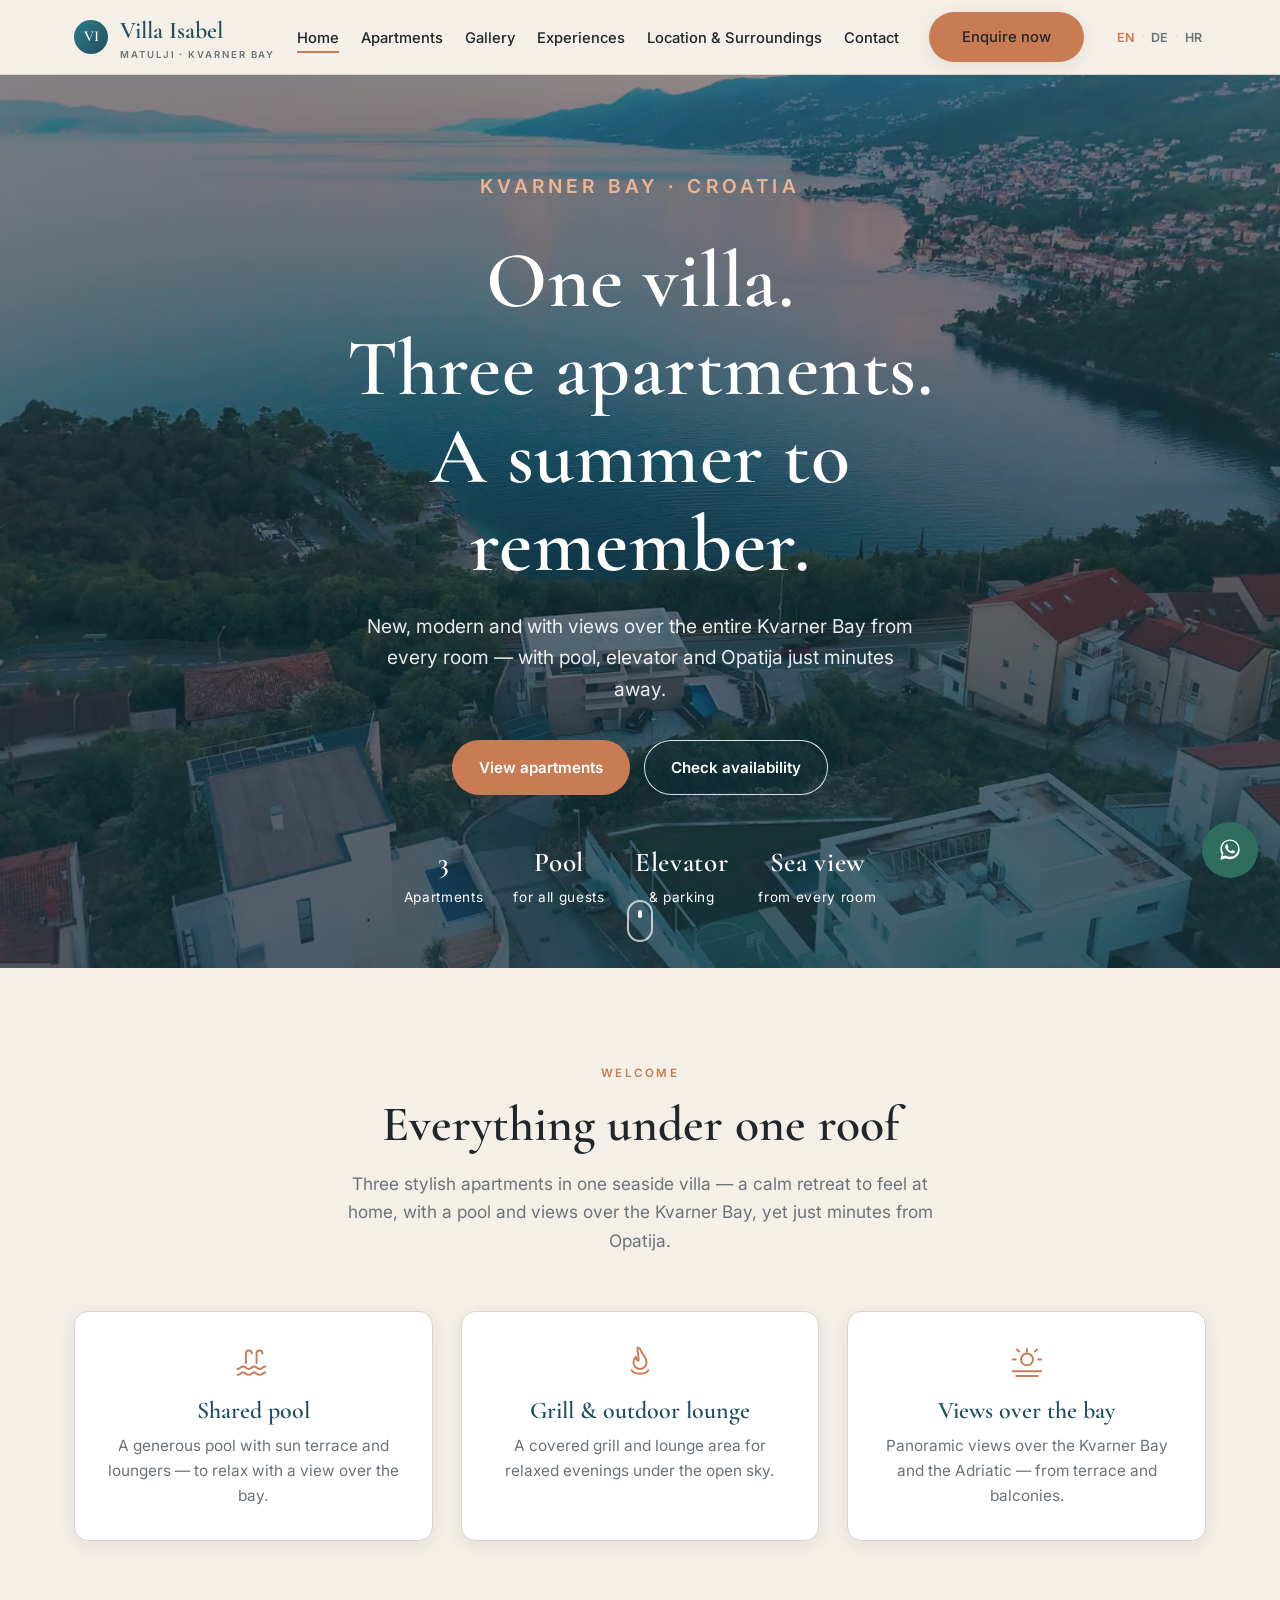
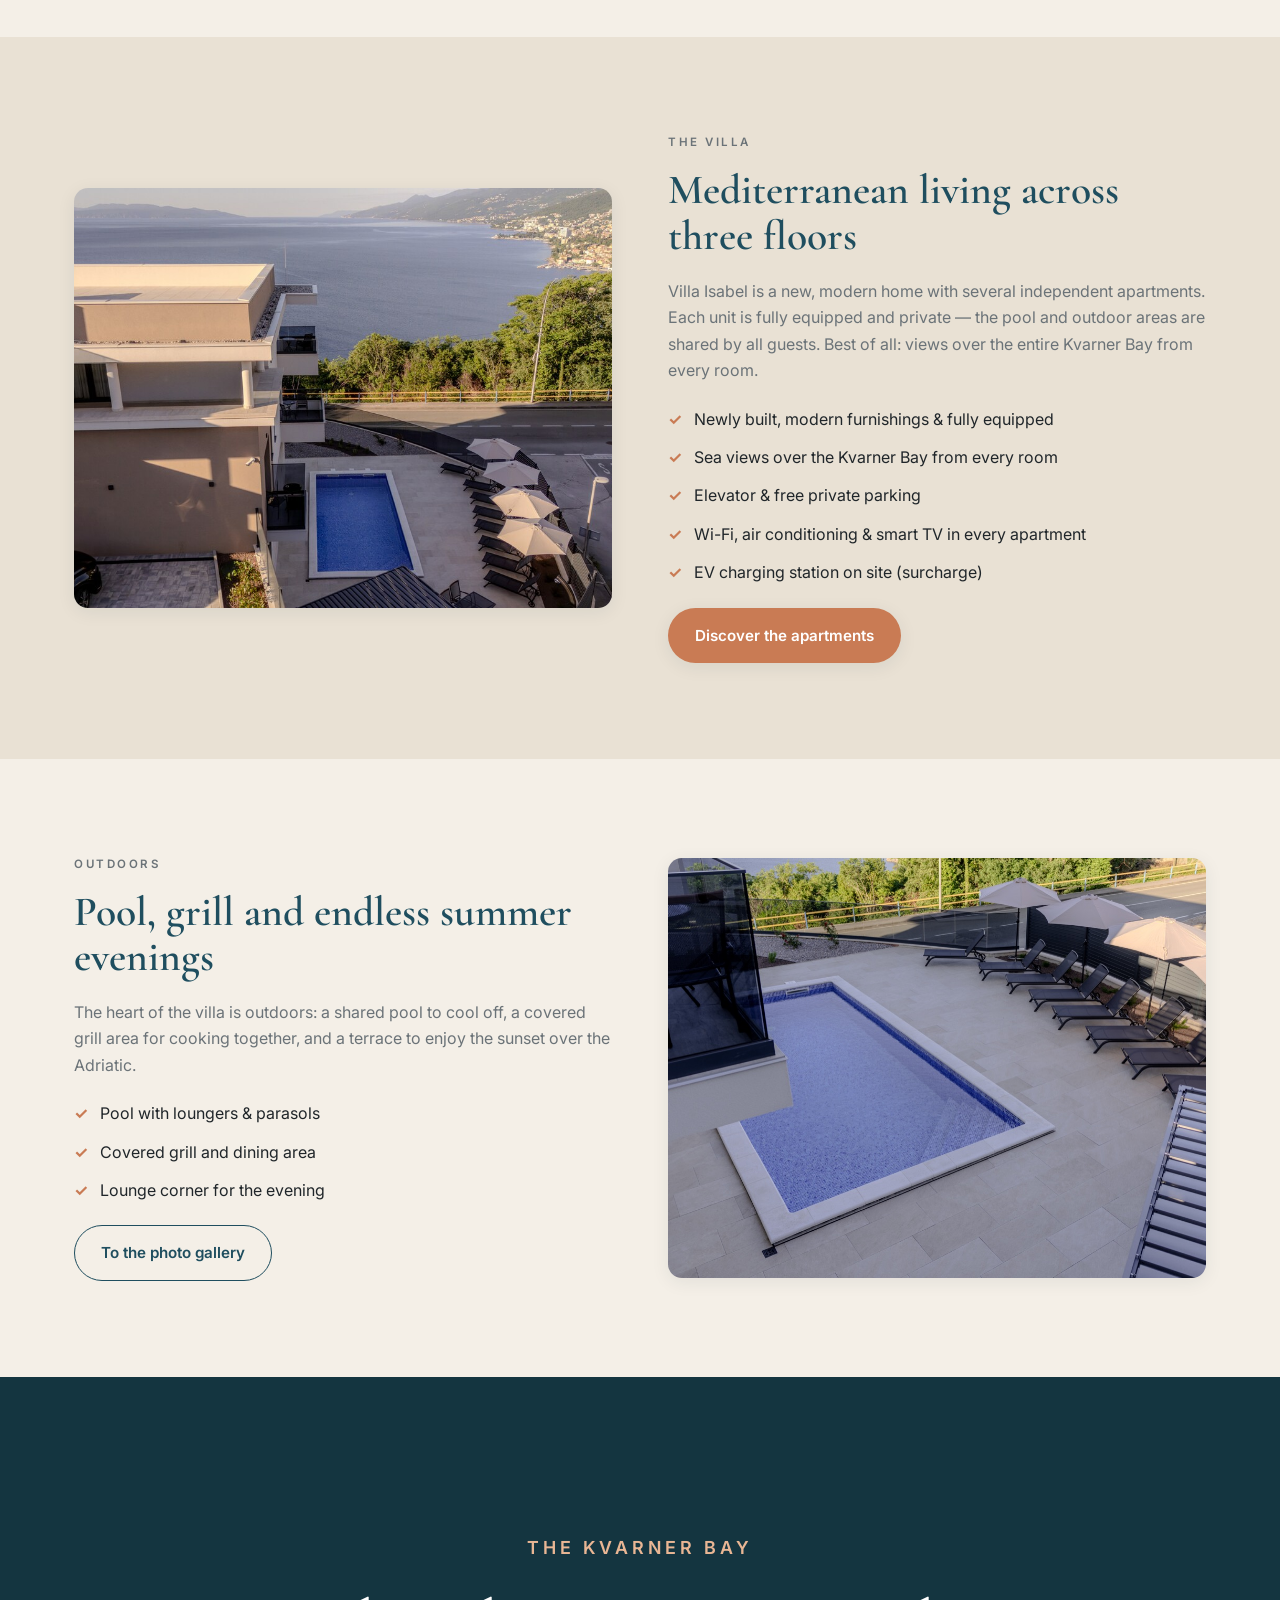
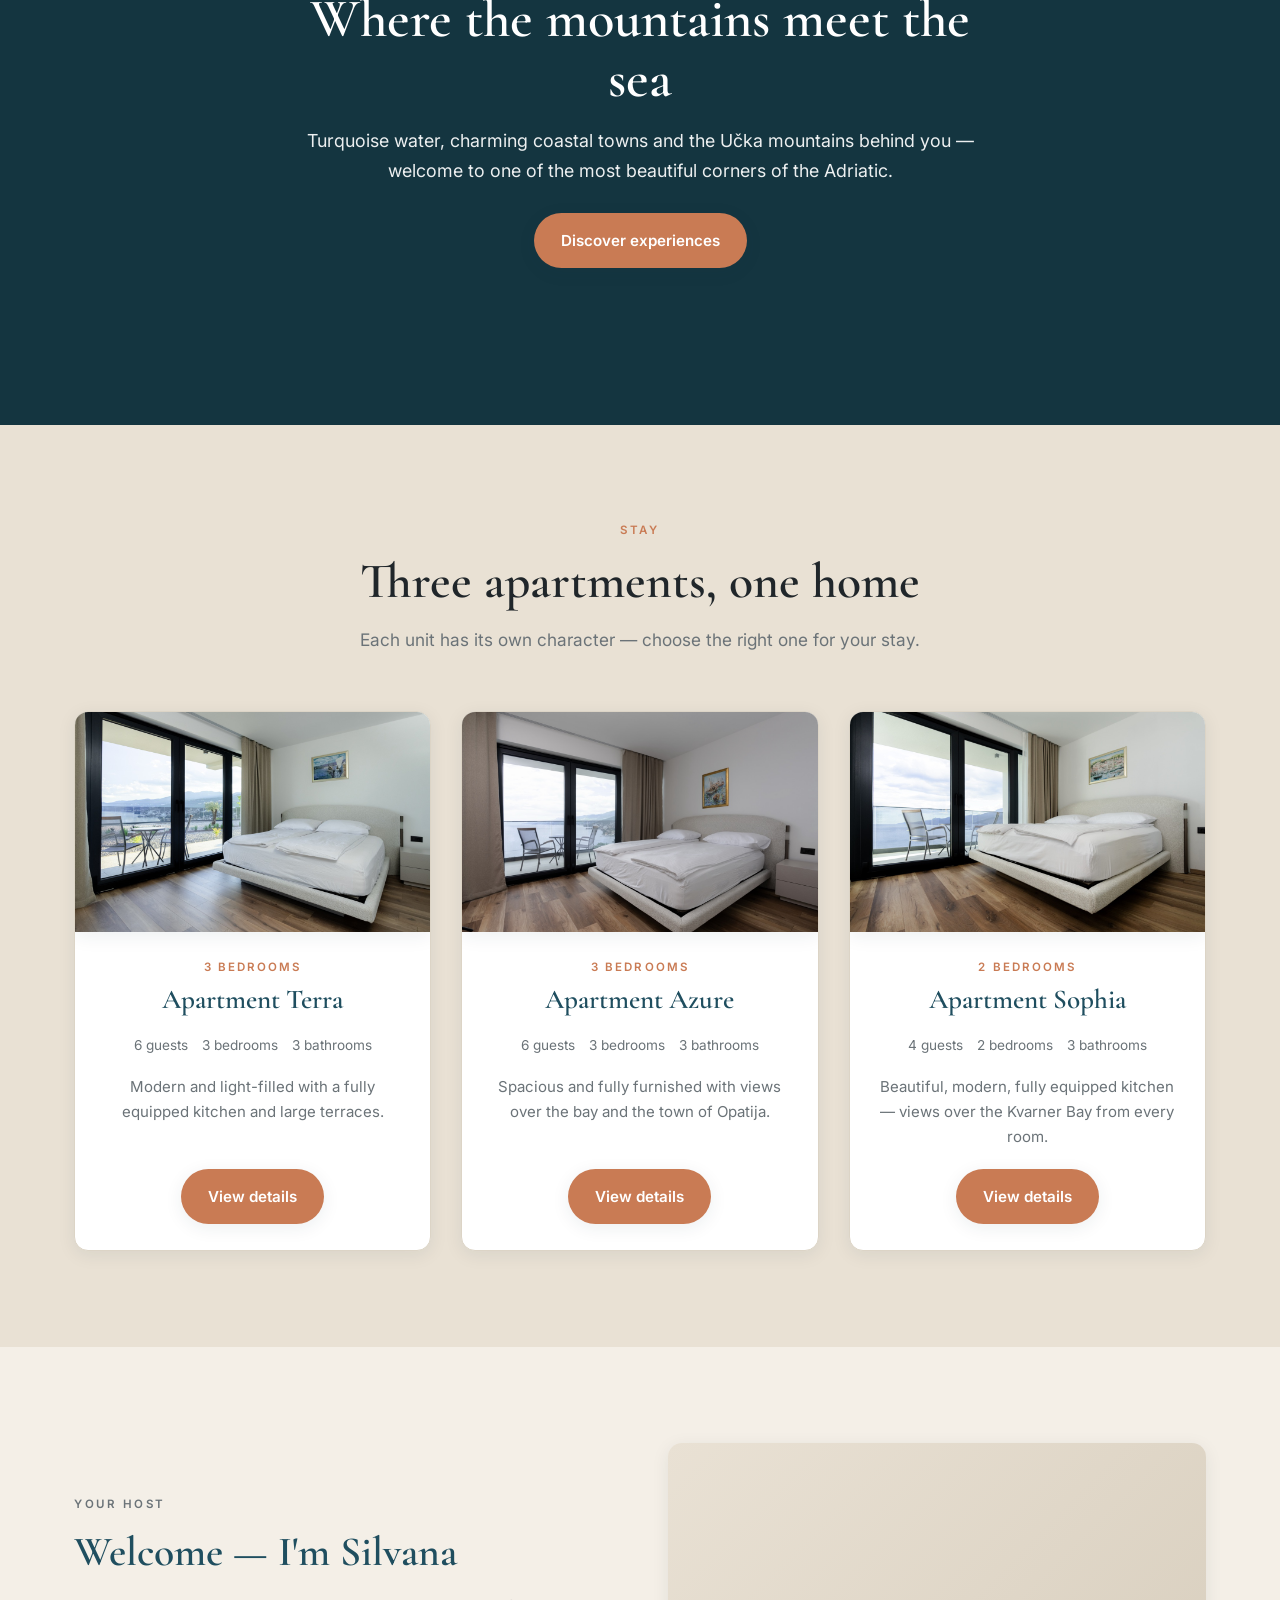
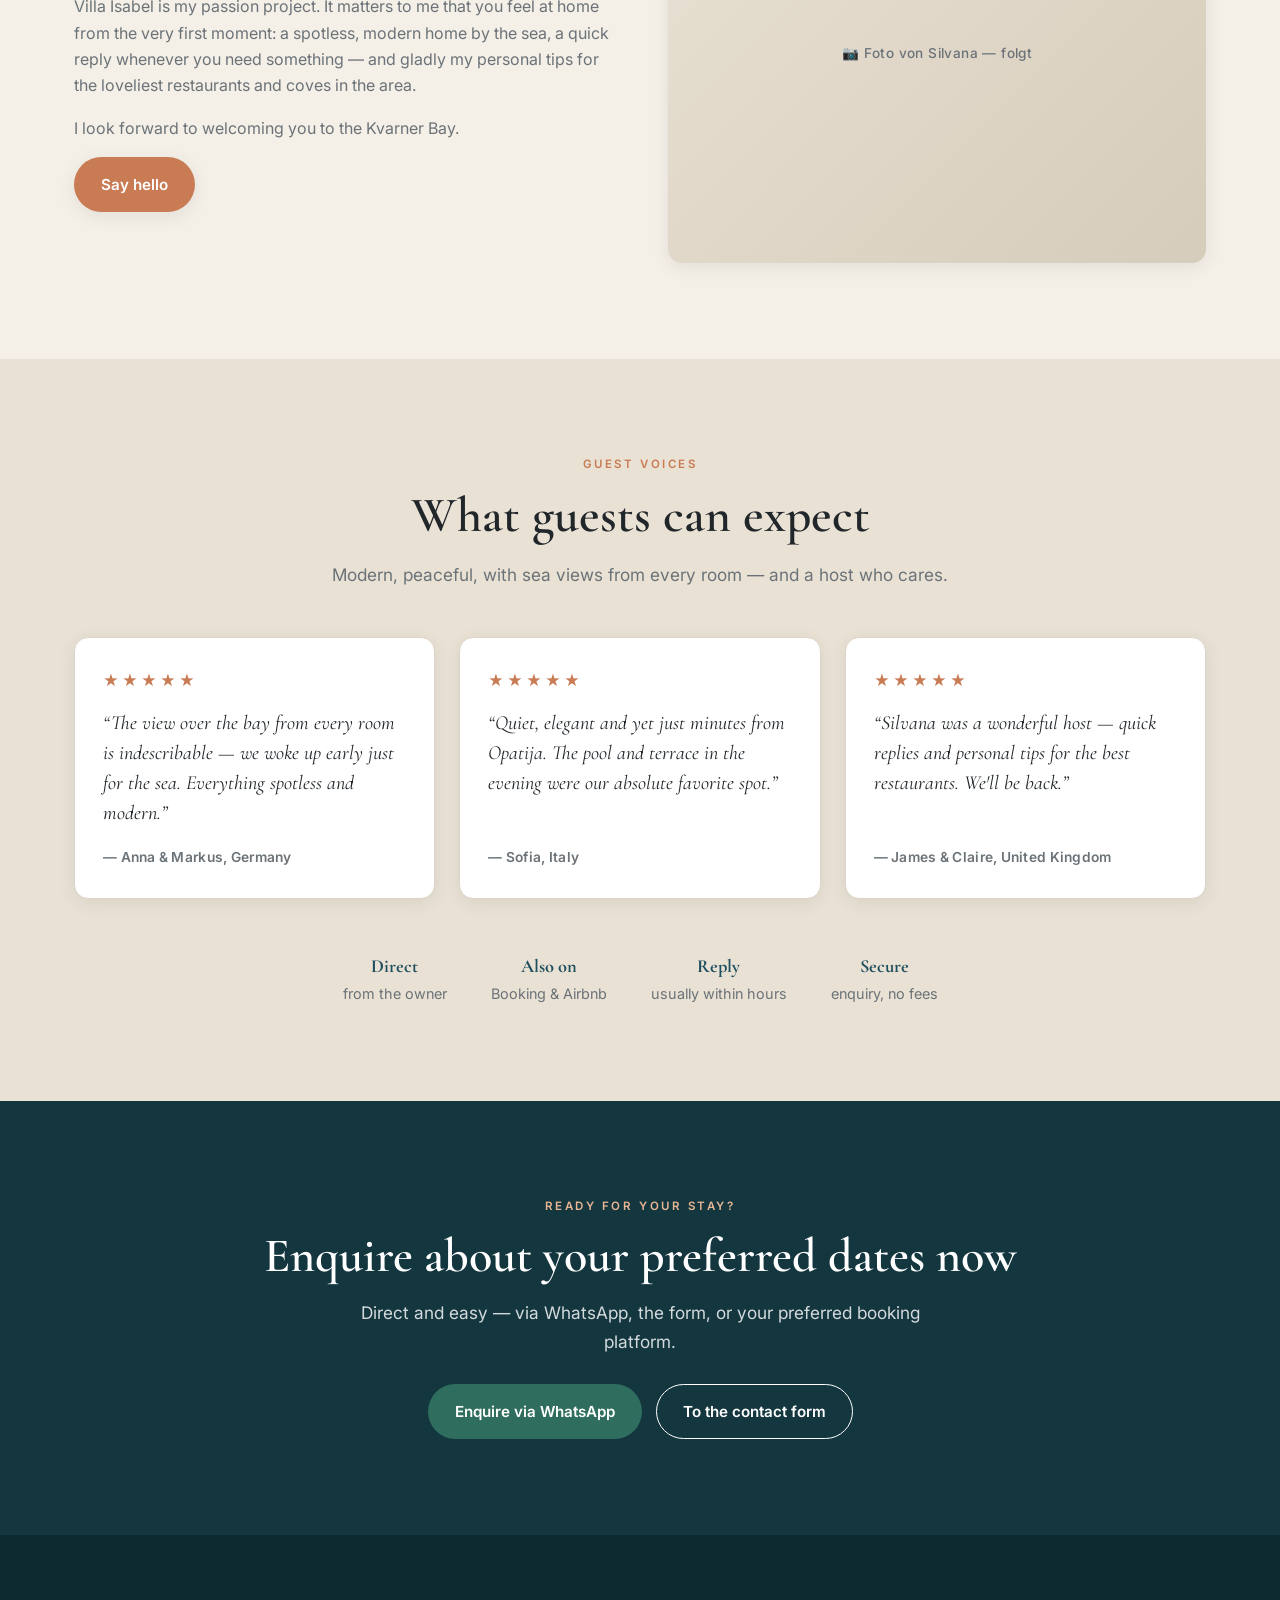
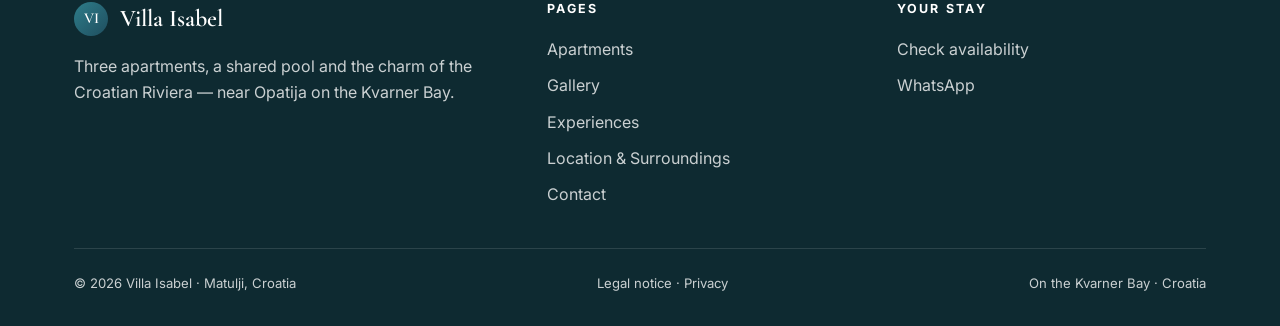
==== commit f0270565: "Rollback: "Die Villa"-Sektionsbild zurueck auf das bisherige Foto Das neue Wohnzimmer-Querformat wir" ====
--- a/index.html
+++ b/index.html
@@ -176,7 +176,7 @@
   <section class="section section--sand2">
     <div class="container split">
       <div class="split__media">
-        <div class="photo photo--tall" style="background-image:url('images/sophia-neu/wohnzimmer-1.jpeg')"></div>
+        <div class="photo photo--tall" style="background-image:url('images/sophia/sophia-18.jpeg')"></div>
       </div>
       <div class="split__body">
         <p class="eyebrow">Die Villa</p>
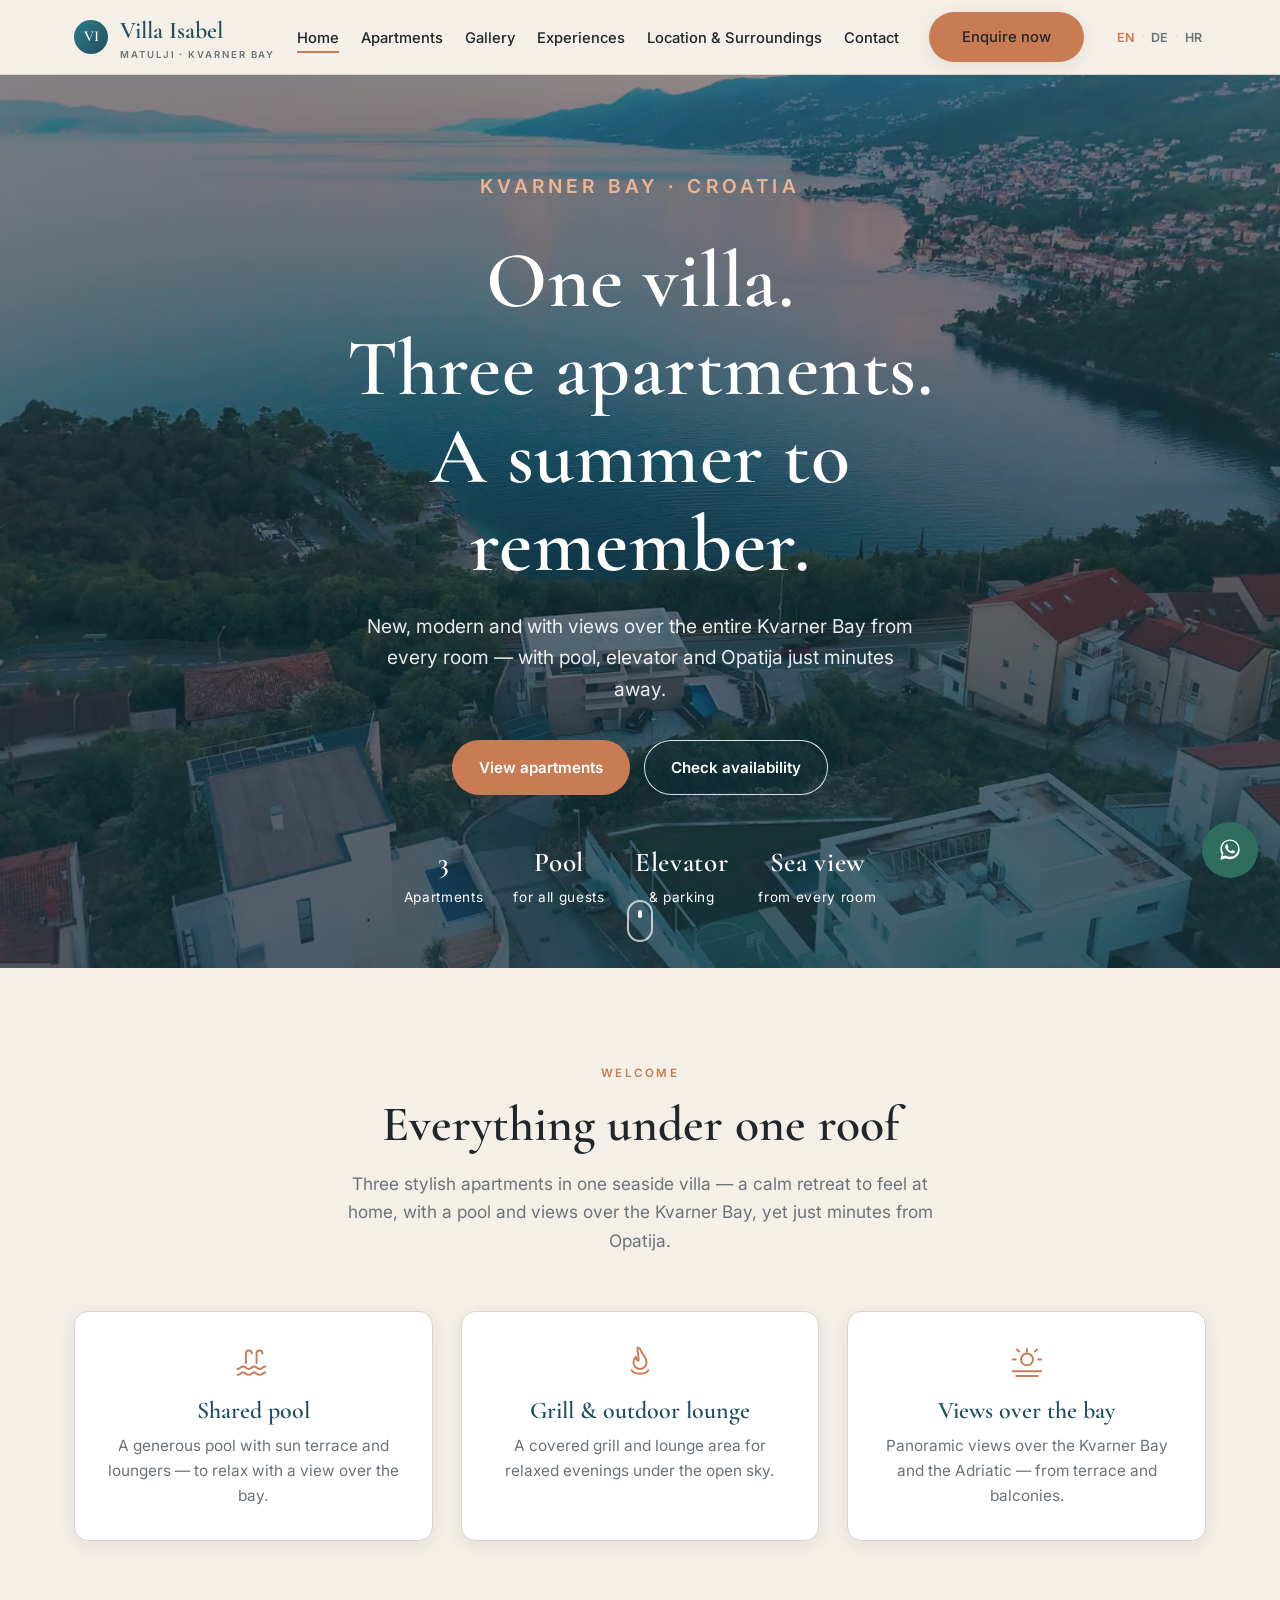
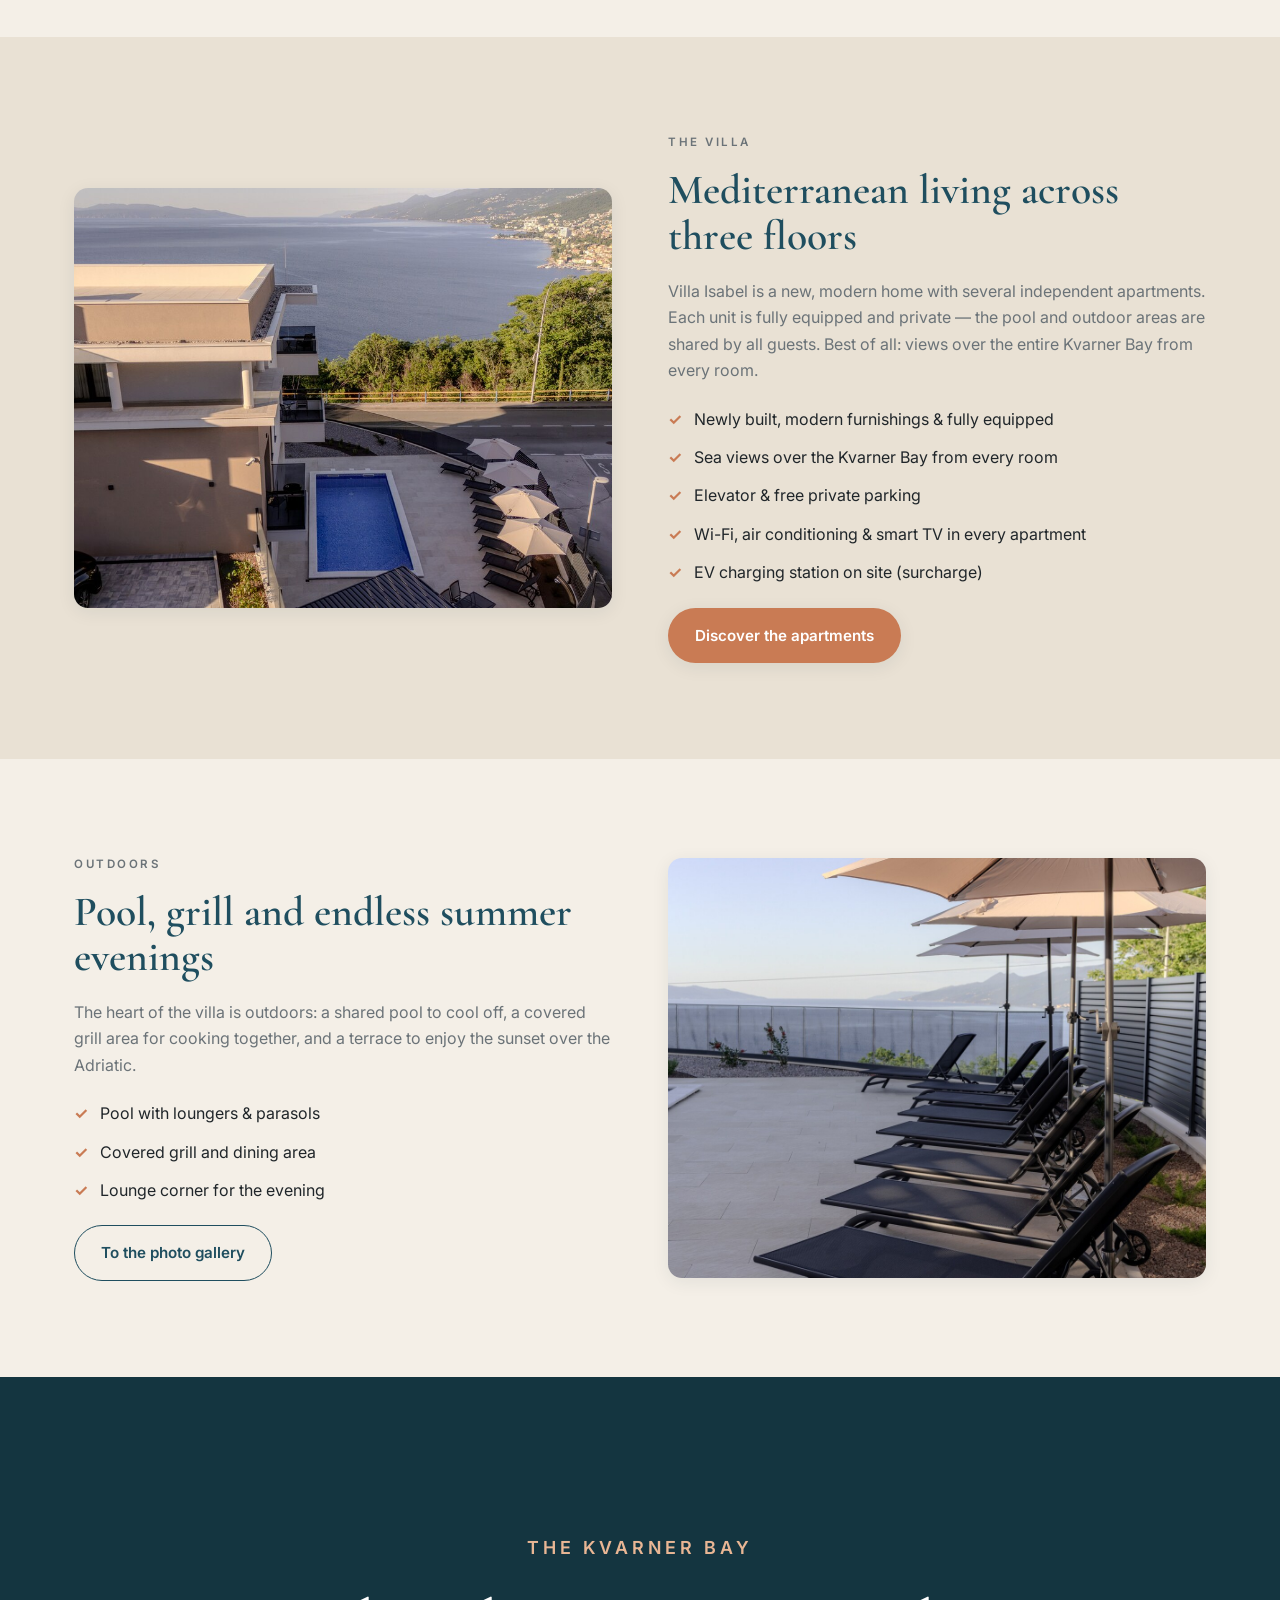
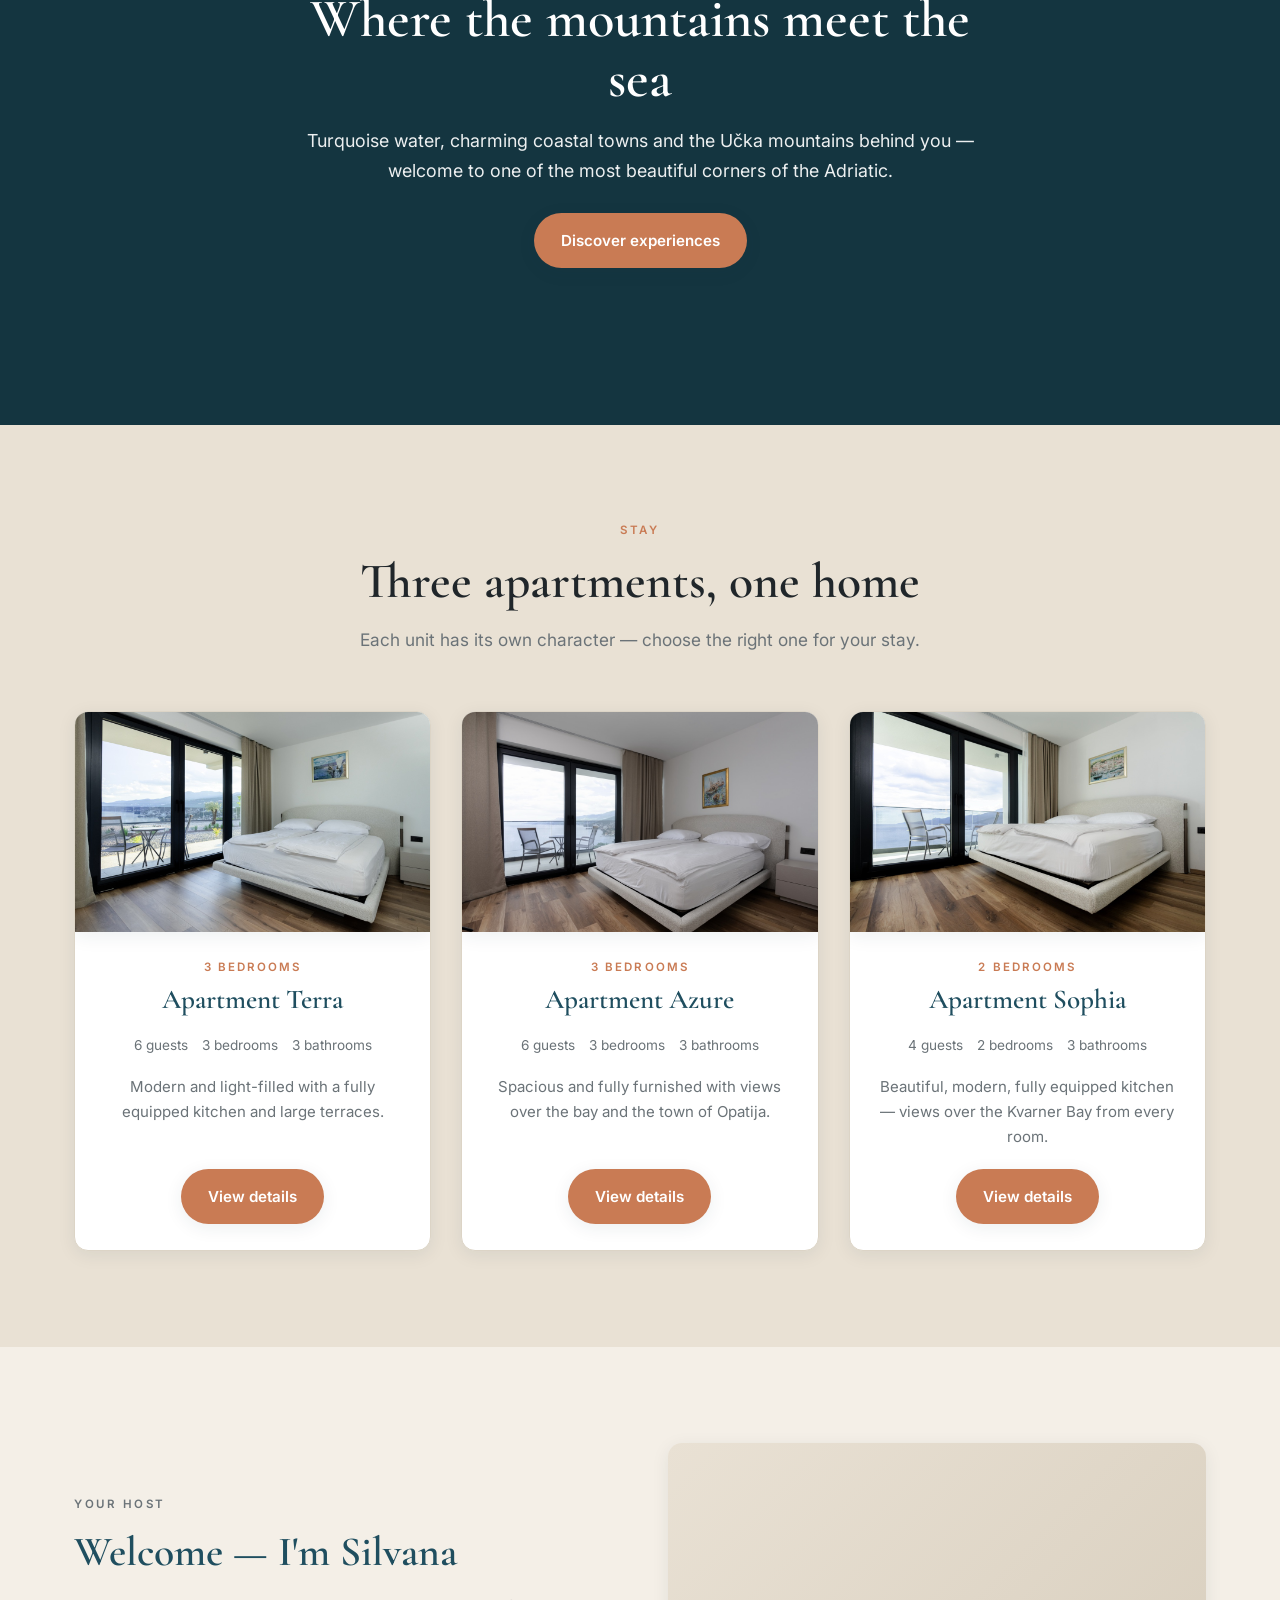
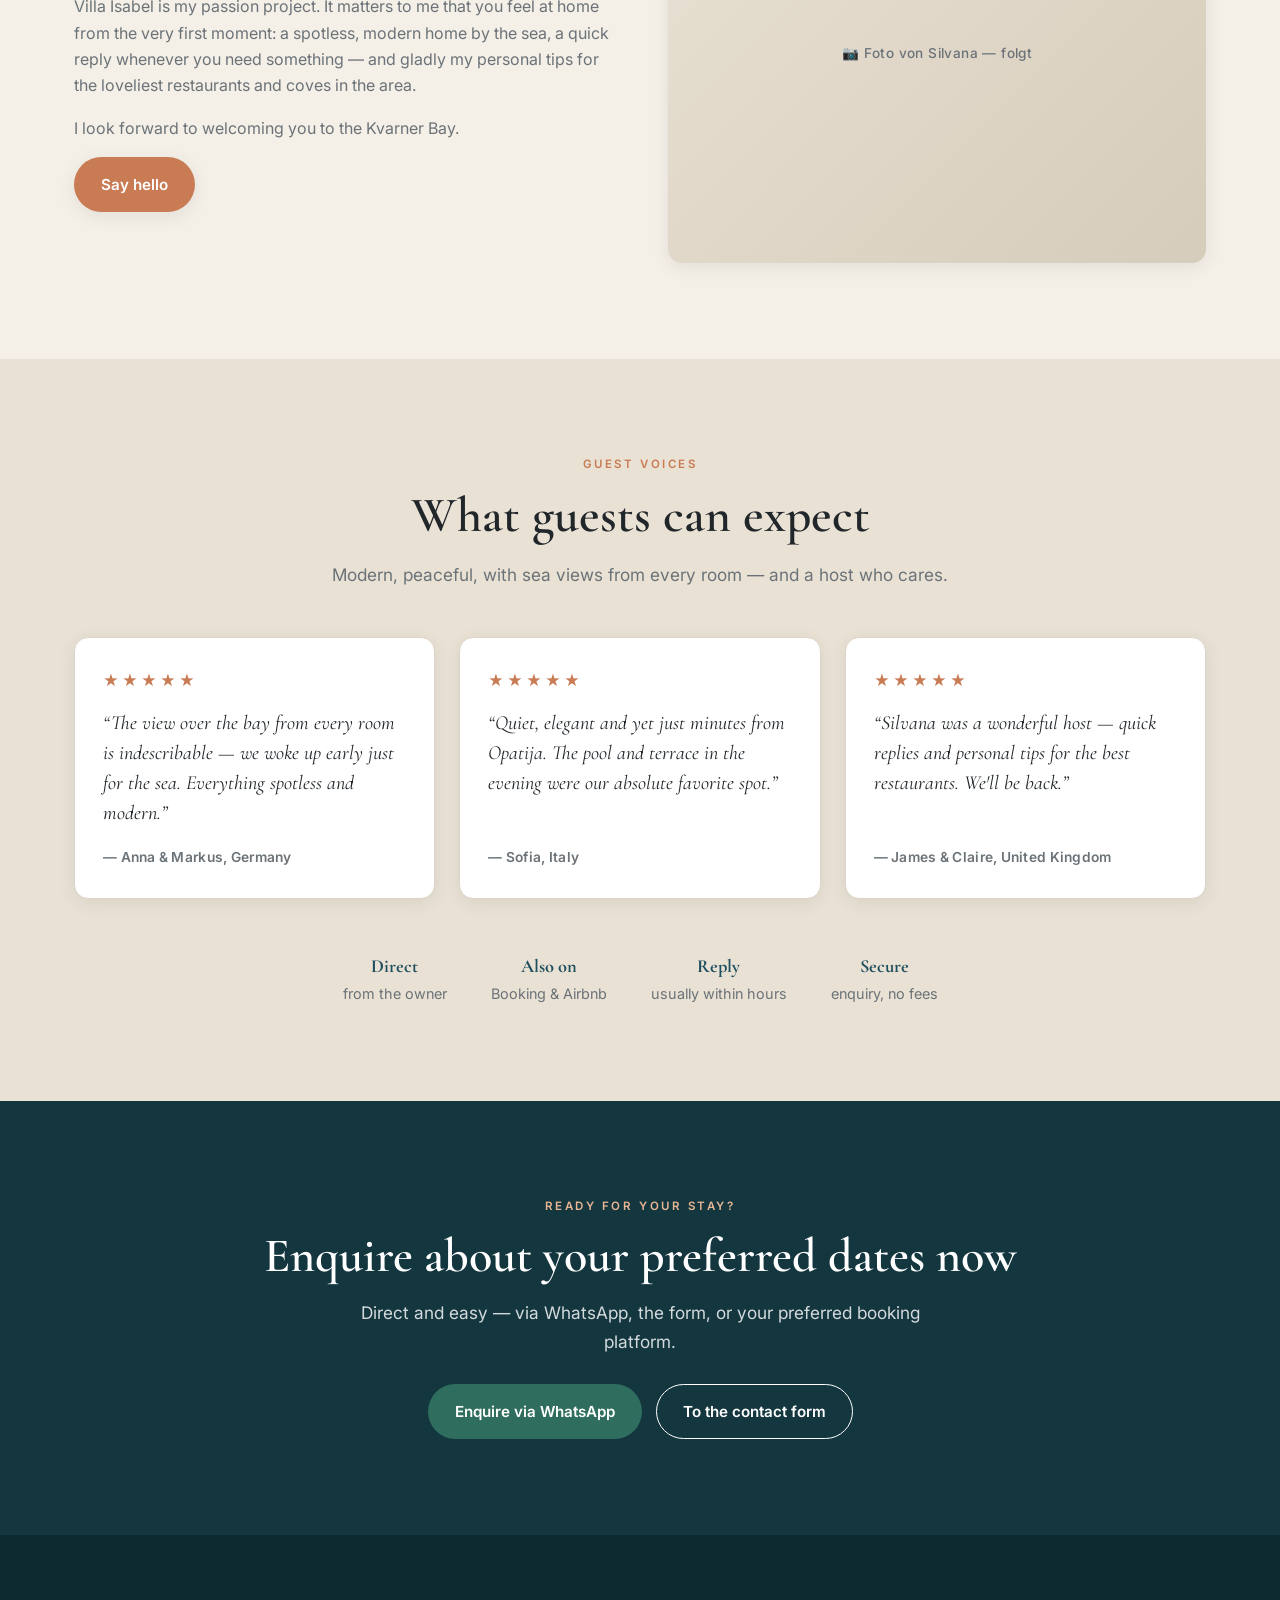
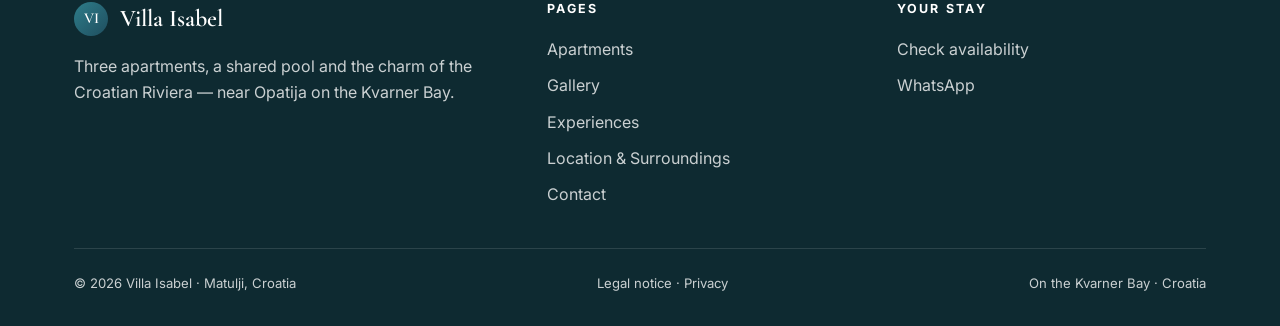
==== commit 6e959abc: "Rollback: auch das "Draussen"-Sektionsbild zurueck aufs bisherige Foto Der Pool-Ausschnitt zeigt Str" ====
--- a/index.html
+++ b/index.html
@@ -198,7 +198,7 @@
   <section class="section">
     <div class="container split split--rev">
       <div class="split__media">
-        <div class="photo photo--tall" style="background-image:url('images/villa/pool-1.jpeg')"></div>
+        <div class="photo photo--tall" style="background-image:url('images/sophia/sophia-03.jpeg')"></div>
       </div>
       <div class="split__body">
         <p class="eyebrow">Draußen</p>
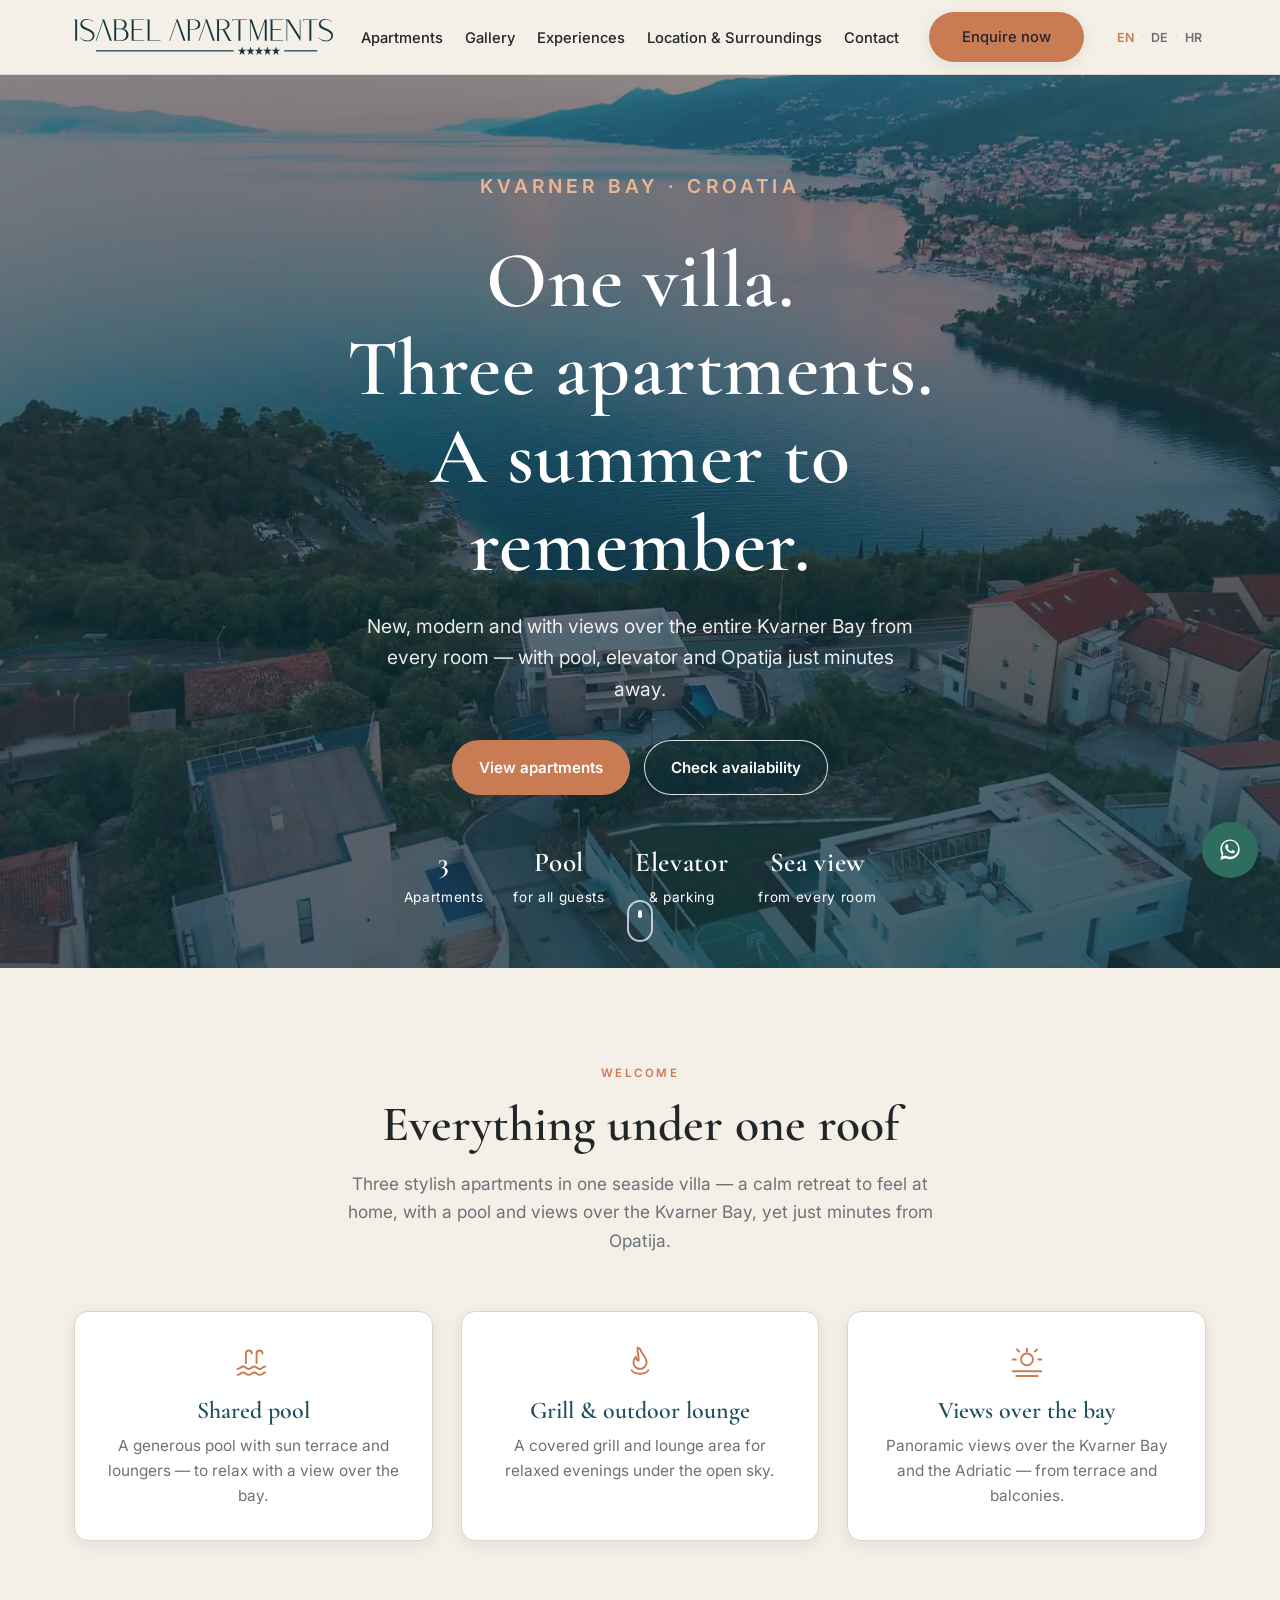
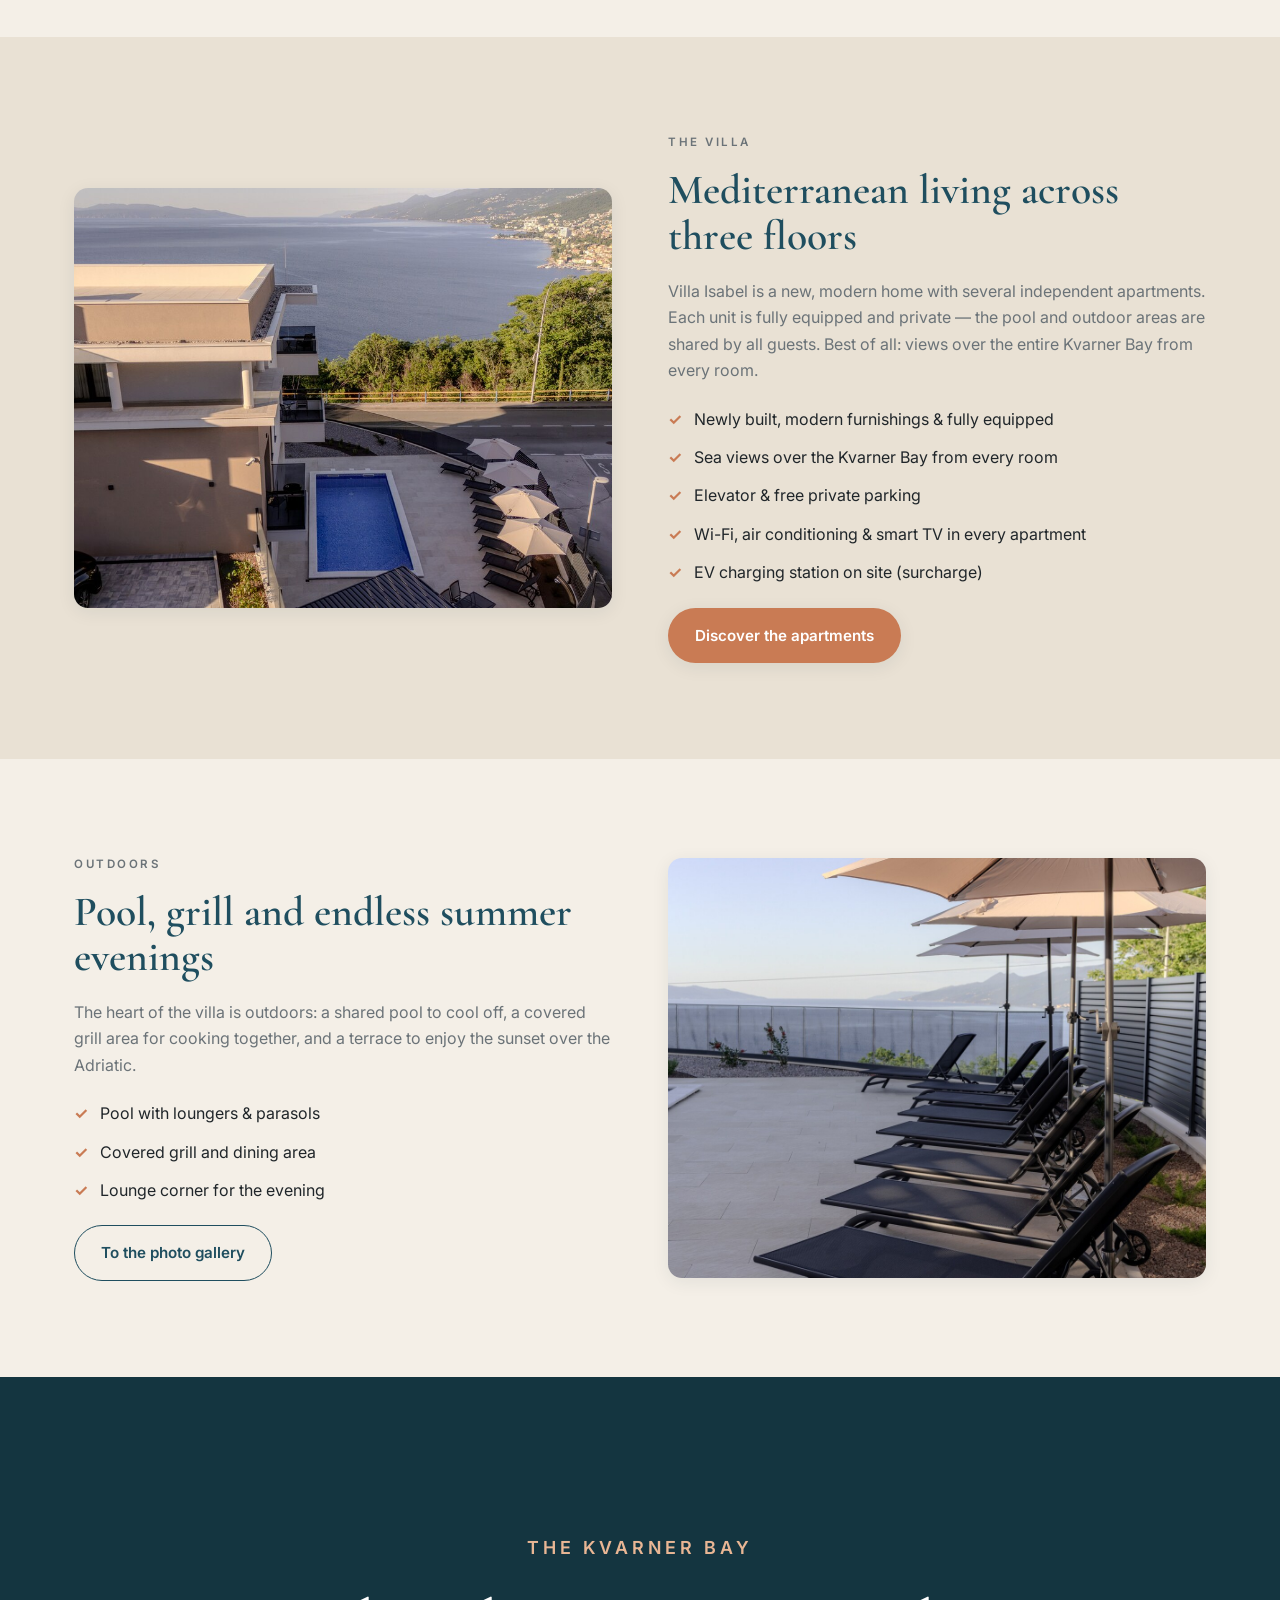
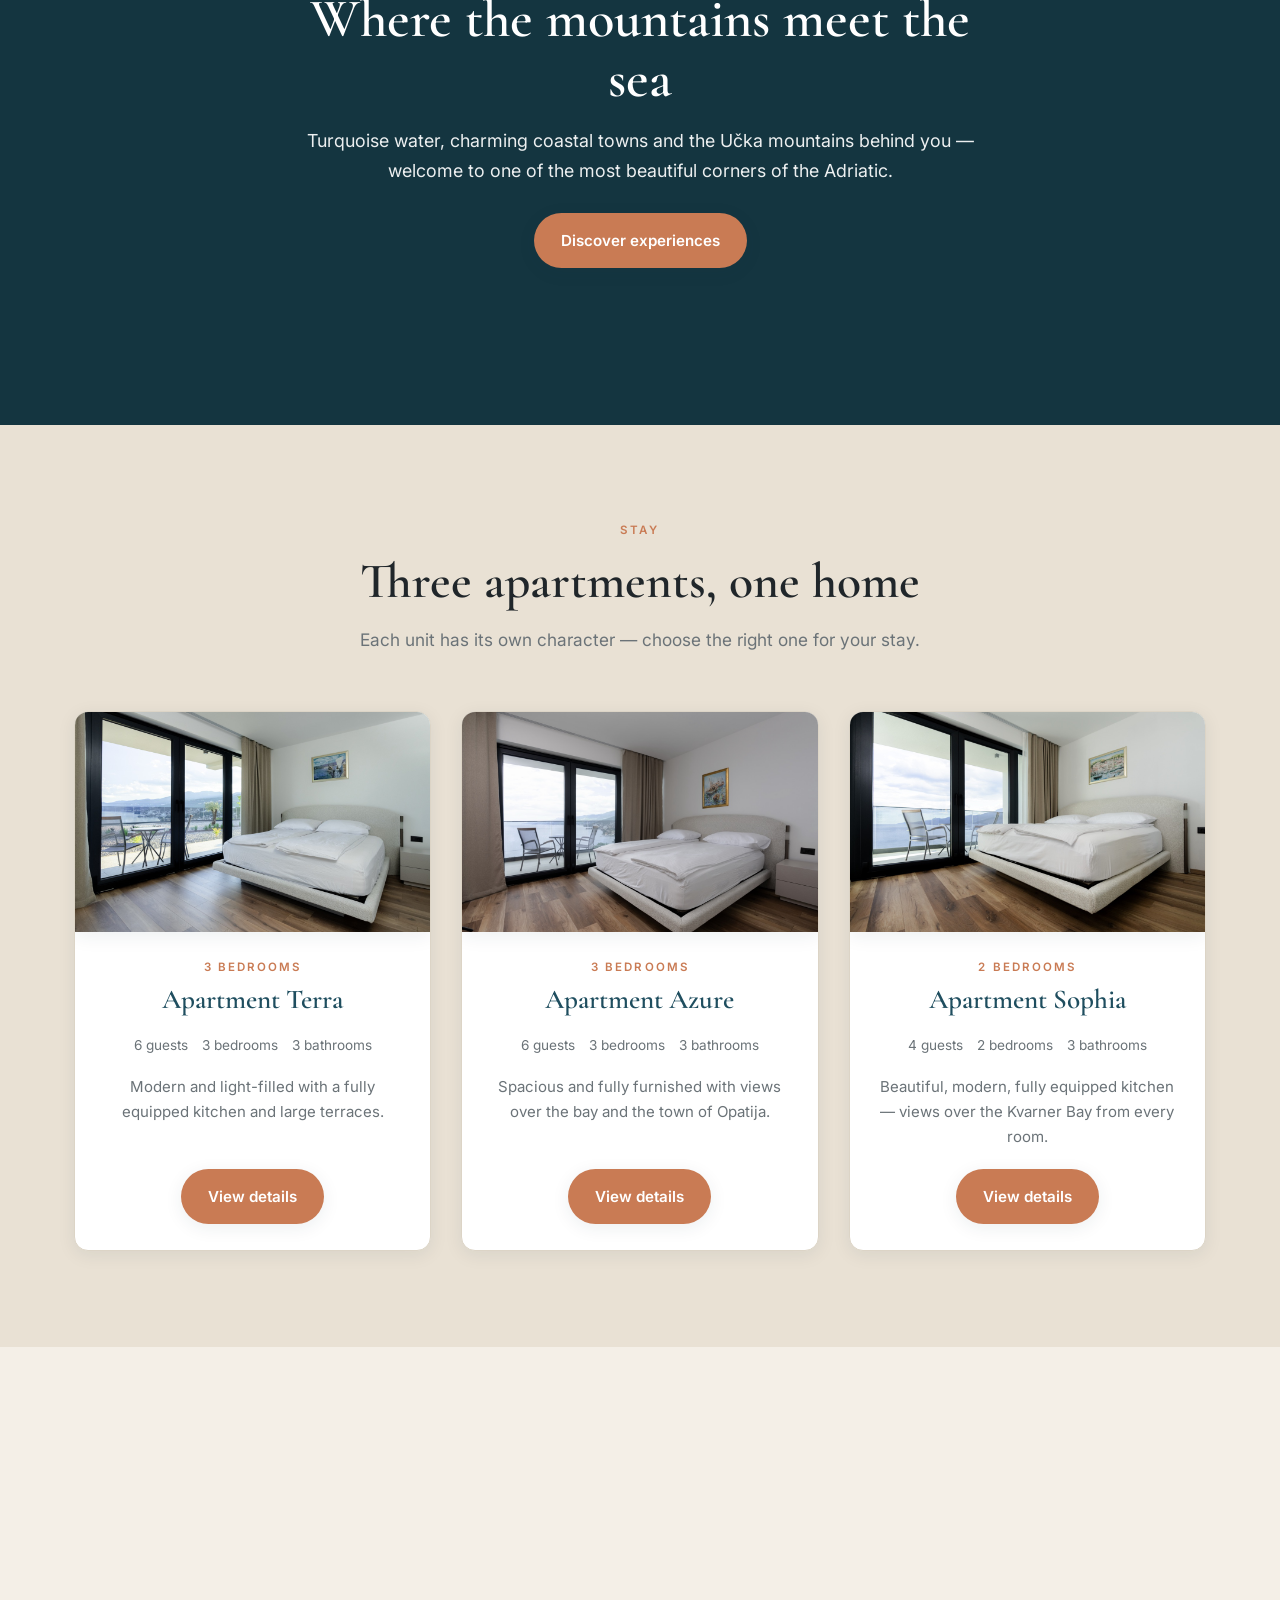
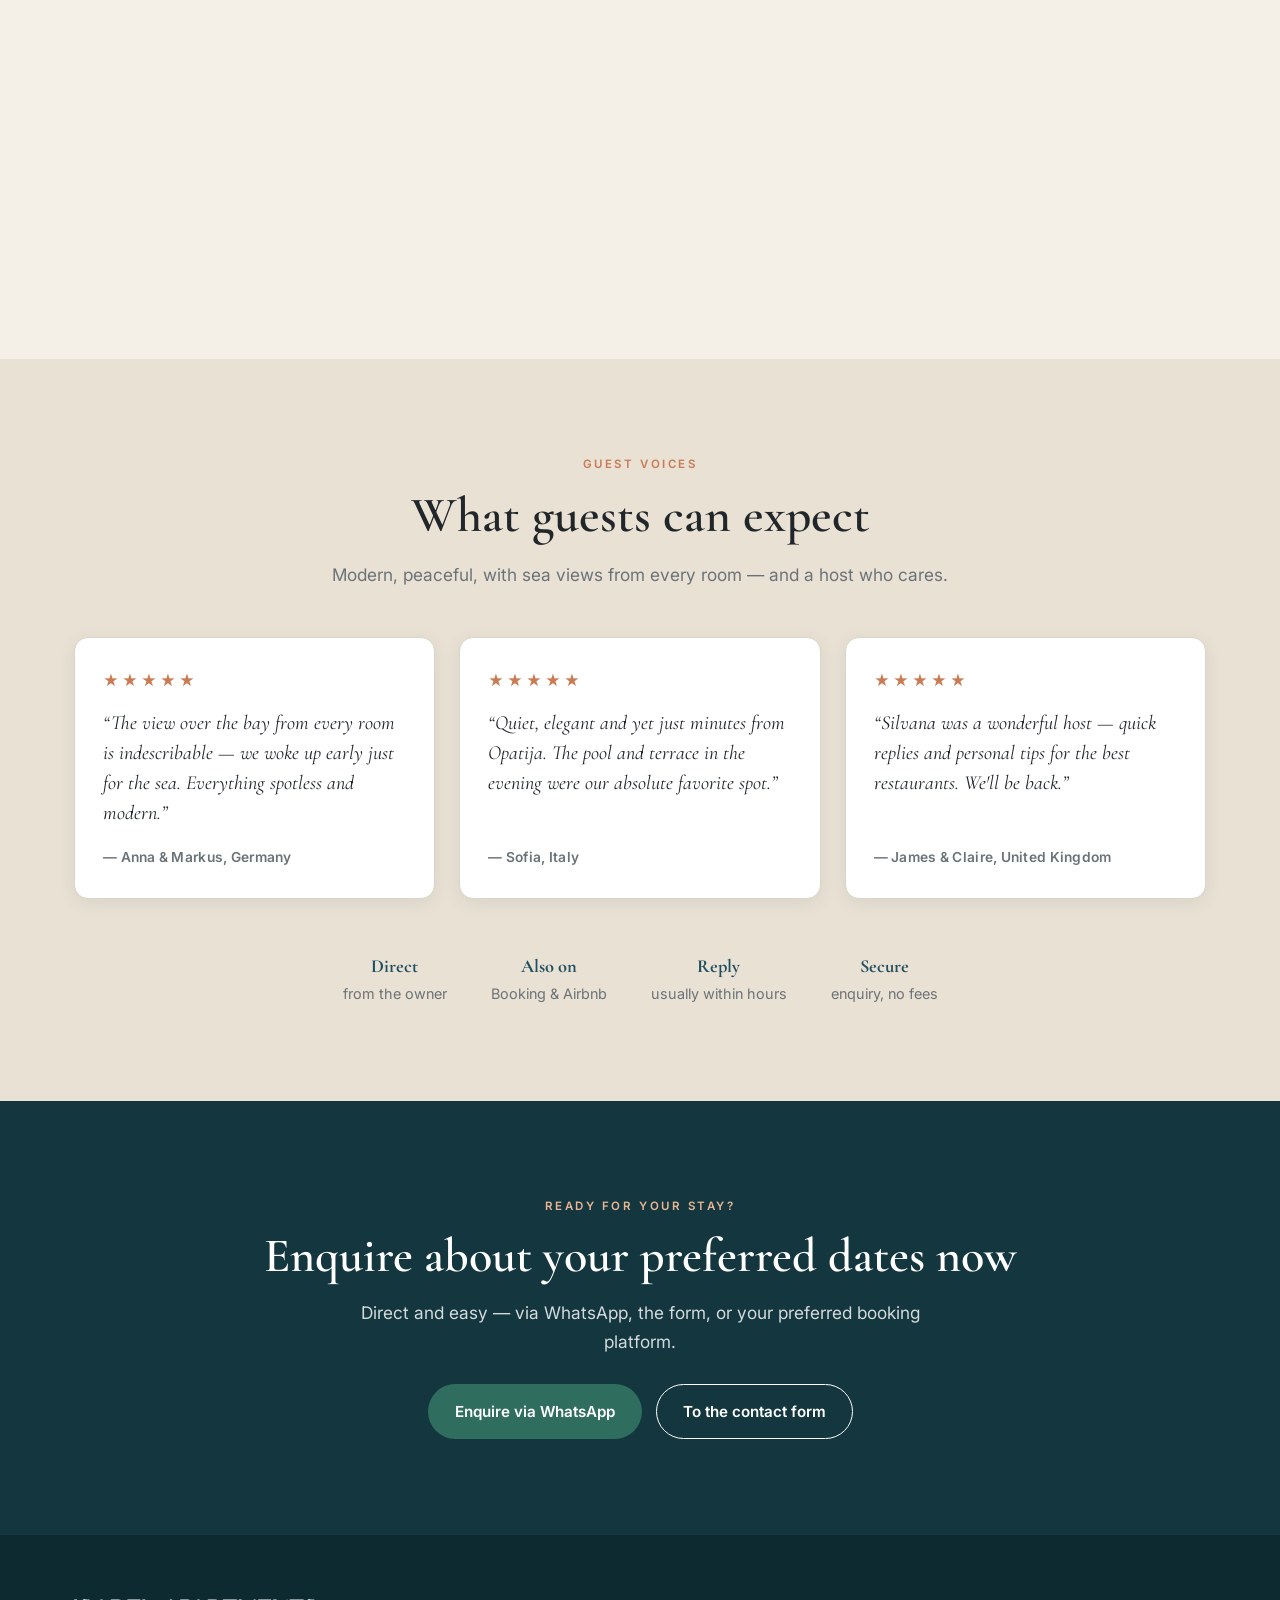
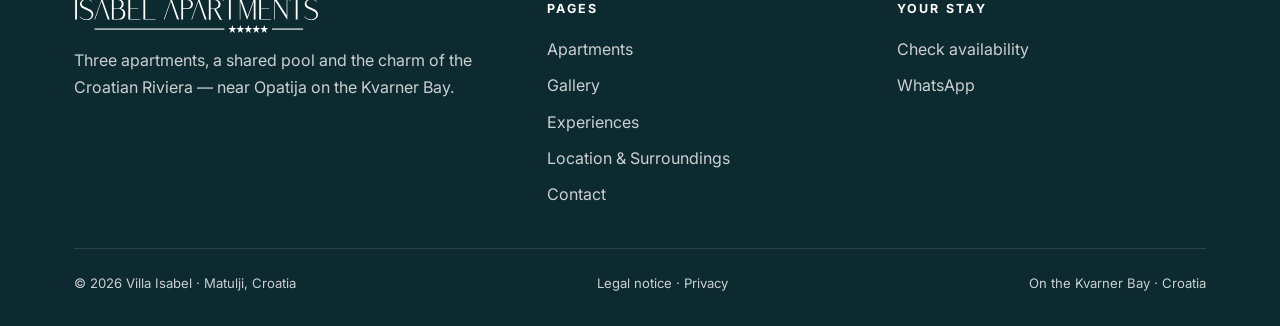
==== commit 0f573509: "Markenauftritt: echtes Logo in Header, Footer und Gastgeberin-Sektion - Header aller Seiten: ISABEL-" ====
--- a/index.html
+++ b/index.html
@@ -97,13 +97,11 @@
   <!-- ====== HEADER ====== -->
   <header class="site-header">
     <div class="container nav">
-      <a href="index.html" class="brand">
-        <span class="brand-mark">VI</span>
-        <span>Villa Isabel<small>Matulji · Kvarner Bucht</small></span>
+      <a href="index.html" class="brand" aria-label="Villa Isabel — Start">
+        <img src="images/logo.svg" alt="Isabel Apartments — Villa Isabel" class="brand-logo" />
       </a>
       <button class="nav-toggle" aria-label="Menü"><span></span><span></span><span></span></button>
       <ul class="nav-links">
-        <li><a href="index.html">Start</a></li>
         <li><a href="apartments.html">Apartments</a></li>
         <li><a href="gallery.html">Galerie</a></li>
         <li><a href="erlebnisse.html">Erlebnisse</a></li>
@@ -276,13 +274,13 @@
   <section class="section">
     <div class="container split split--rev">
       <div class="split__media">
-        <div class="photo photo--tall" data-label="Foto von Silvana — folgt"></div>
+        <div class="photo photo--tall" style="background:#f4efe7 url('images/logo.svg') center / 72% no-repeat"></div>
       </div>
       <div class="split__body">
         <p class="eyebrow">Ihre Gastgeberin</p>
         <h2>Willkommen — ich bin Silvana</h2>
         <p>Die Villa Isabel ist mein Herzensprojekt. Mir ist wichtig, dass ihr euch vom ersten Moment an wohlfühlt: ein blitzsauberes, modernes Zuhause am Meer, eine schnelle Antwort, wenn ihr etwas braucht — und gern auch meine persönlichen Tipps für die schönsten Restaurants und Buchten der Gegend.</p>
-        <p>Ich freue mich darauf, euch an der Kvarner Bucht begrüßen zu dürfen.</p>
+        <p>Die Villa Isabel führen wir als Familie — genau wie unsere Apartments in Zagreb. Ich freue mich darauf, euch an der Kvarner Bucht begrüßen zu dürfen.</p>
         <a href="contact.html#anfrage" class="btn btn--primary">Sag Hallo</a>
       </div>
     </div>
@@ -340,7 +338,7 @@
     <div class="container">
       <div class="footer-grid">
         <div>
-          <a href="index.html" class="brand"><span class="brand-mark">VI</span><span>Villa Isabel</span></a>
+          <a href="index.html" class="brand"><img src="images/logo-white.svg" alt="Isabel Apartments — Villa Isabel" class="brand-logo brand-logo--footer" /></a>
           <p>Drei Apartments, ein Gemeinschaftspool und der Charme der kroatischen Riviera — bei Opatija an der Kvarner Bucht.</p>
         </div>
         <div>
--- a/css/style.css
+++ b/css/style.css
@@ -108,6 +108,12 @@
   display: grid; place-items: center; color: #fff; font-size: 0.95rem;
 }
 .brand small { display: block; font-family: var(--font-body); font-size: 0.6rem; letter-spacing: 0.2em; text-transform: uppercase; color: var(--c-muted); margin-top: -4px; white-space: nowrap; }
+/* Echtes Markenlogo (SVG-Wordmark) im Header und Footer */
+.brand-logo { height: 36px; width: auto; display: block; margin-right: 18px; }
+.brand-logo--footer { height: 34px; }
+@media (max-width: 620px) {
+  .brand-logo { height: 30px; margin-right: 0; }
+}
 
 .nav-links { display: flex; align-items: center; gap: 22px; list-style: none; }
 .nav-links a { font-size: 0.92rem; font-weight: 500; color: var(--c-ink); position: relative; padding: 4px 0; white-space: nowrap; }
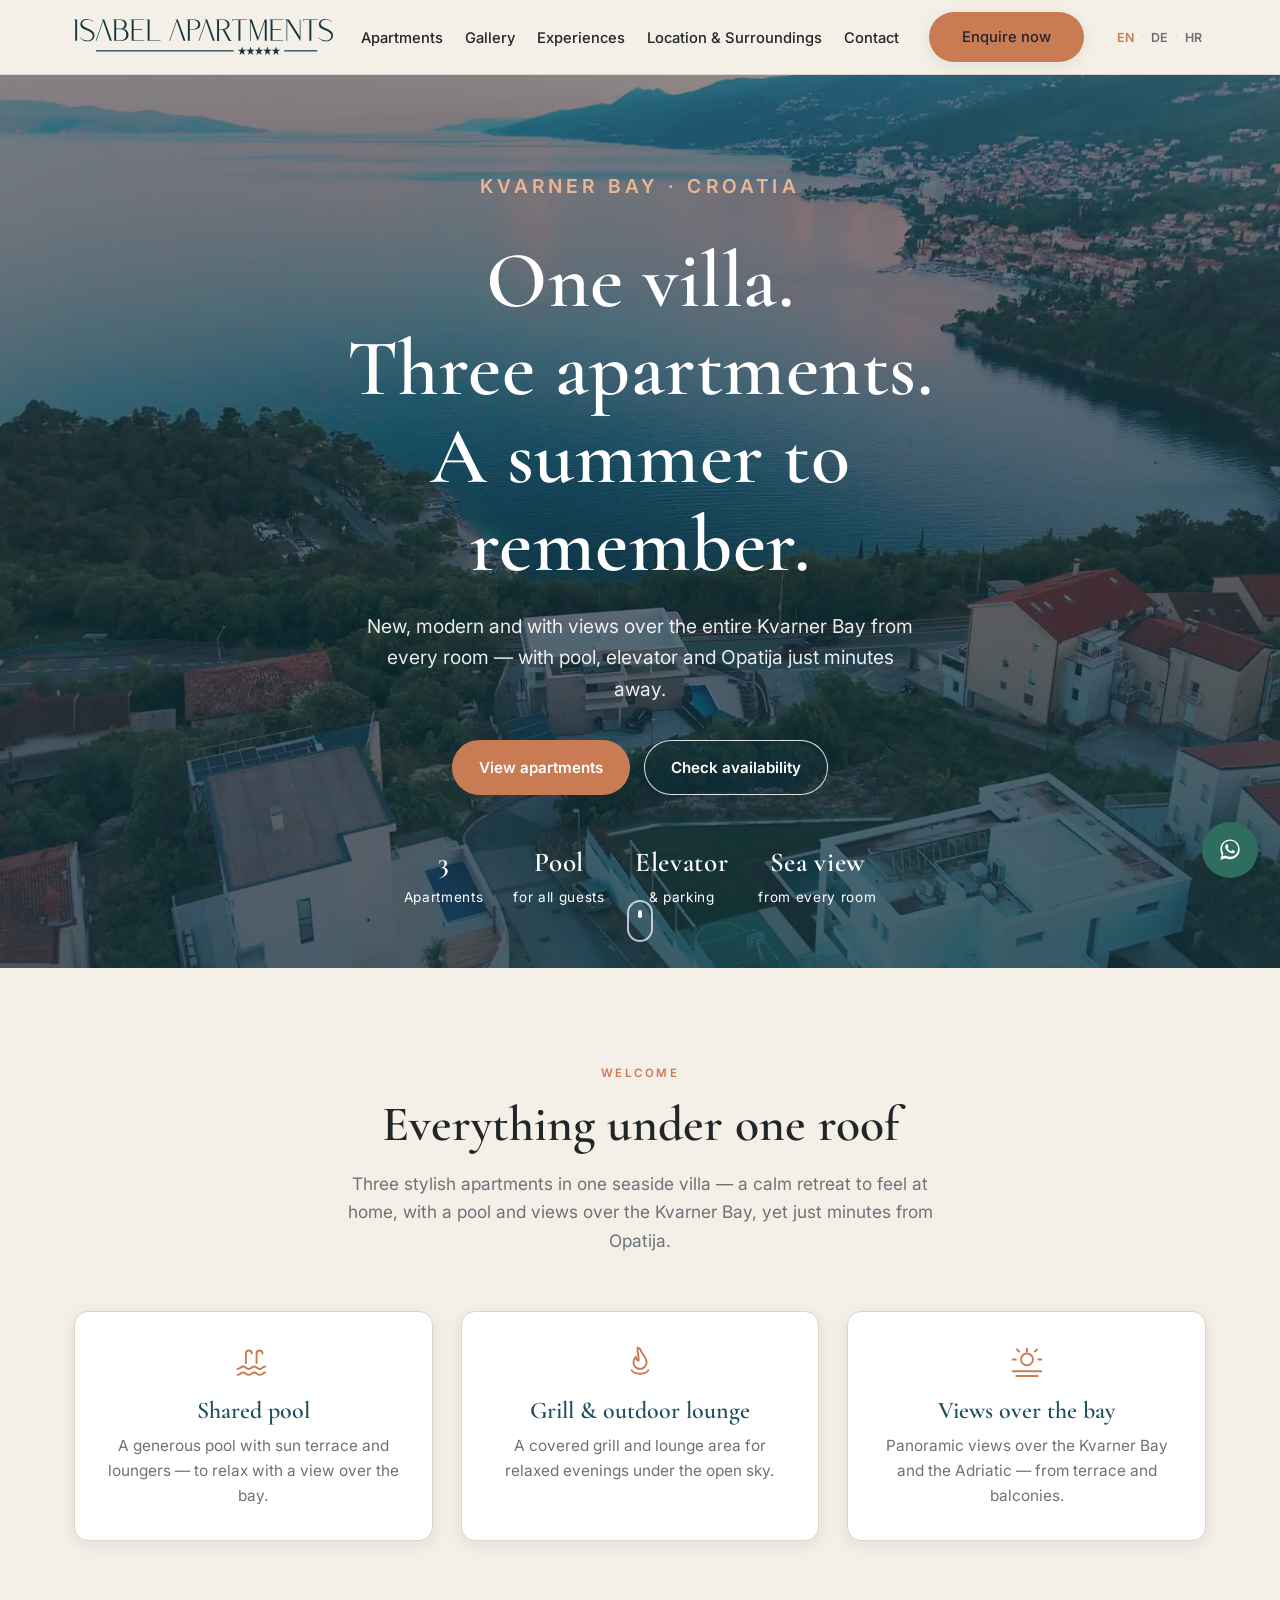
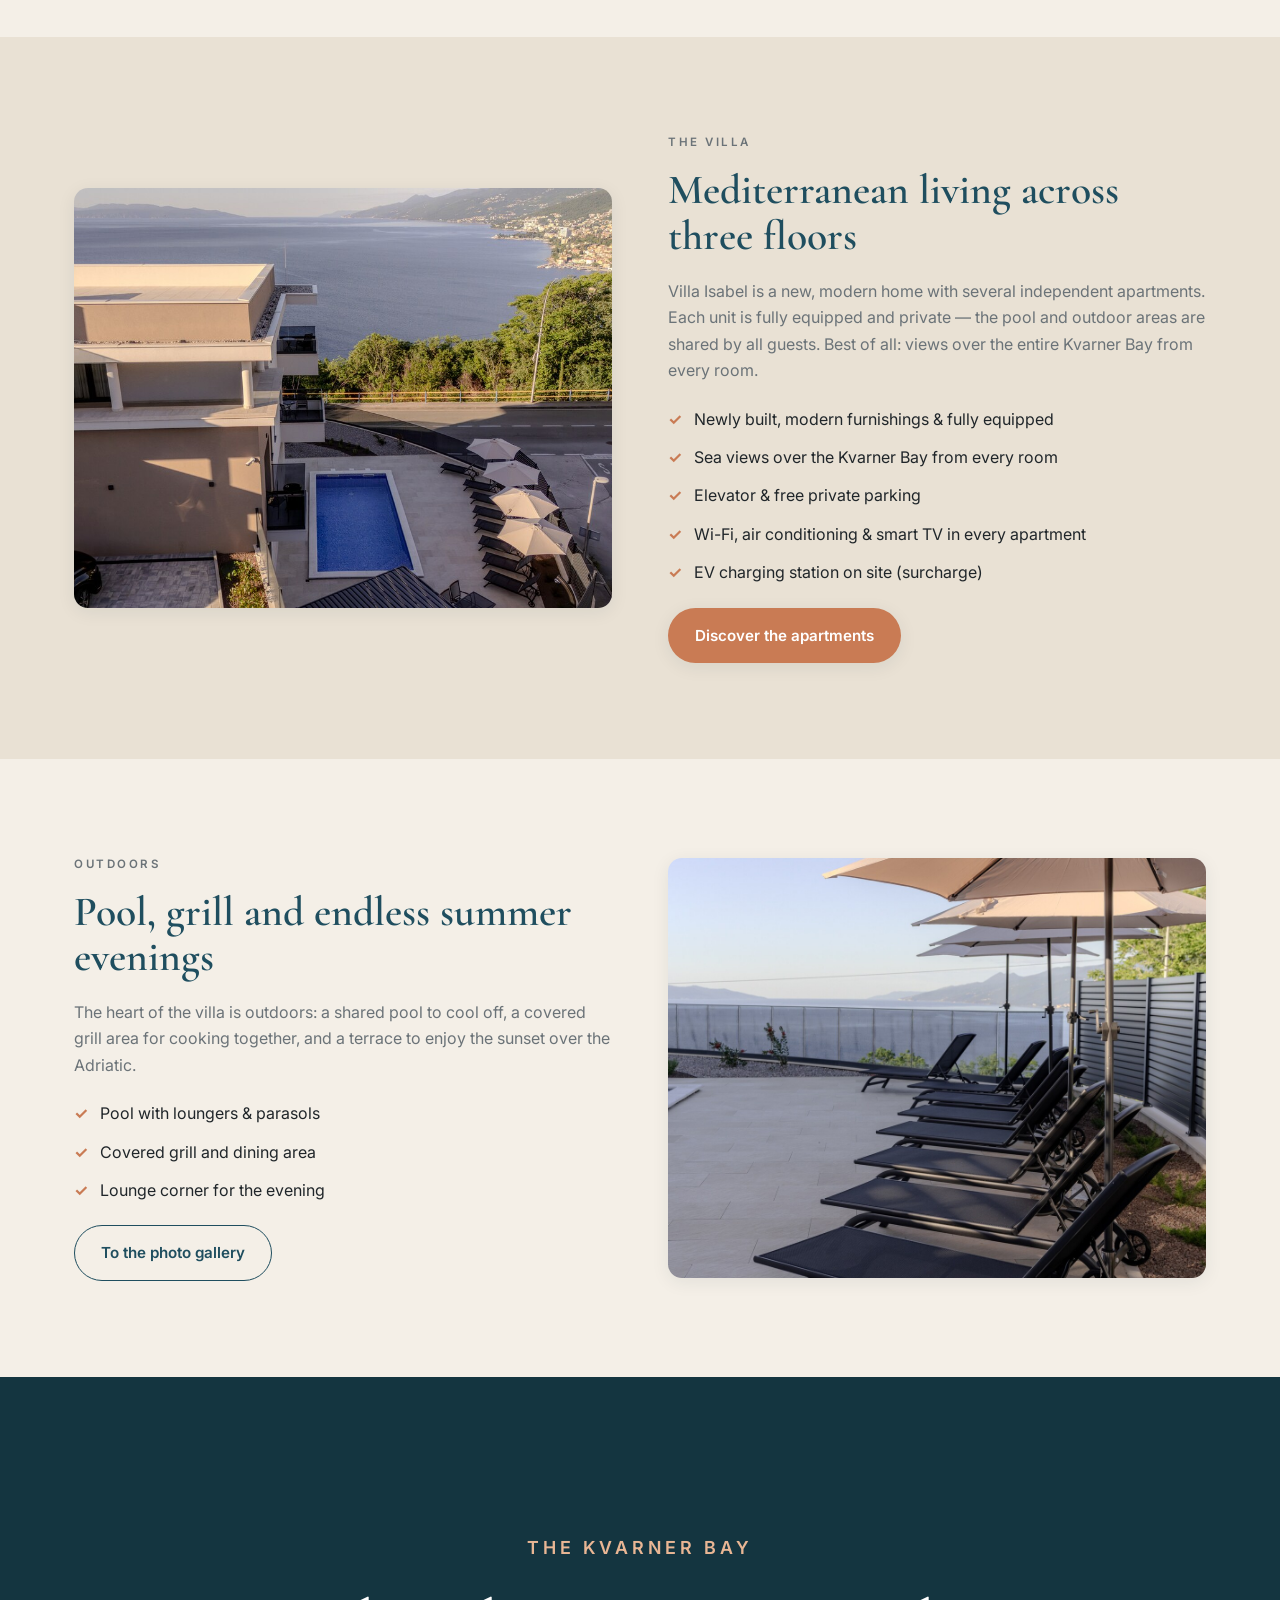
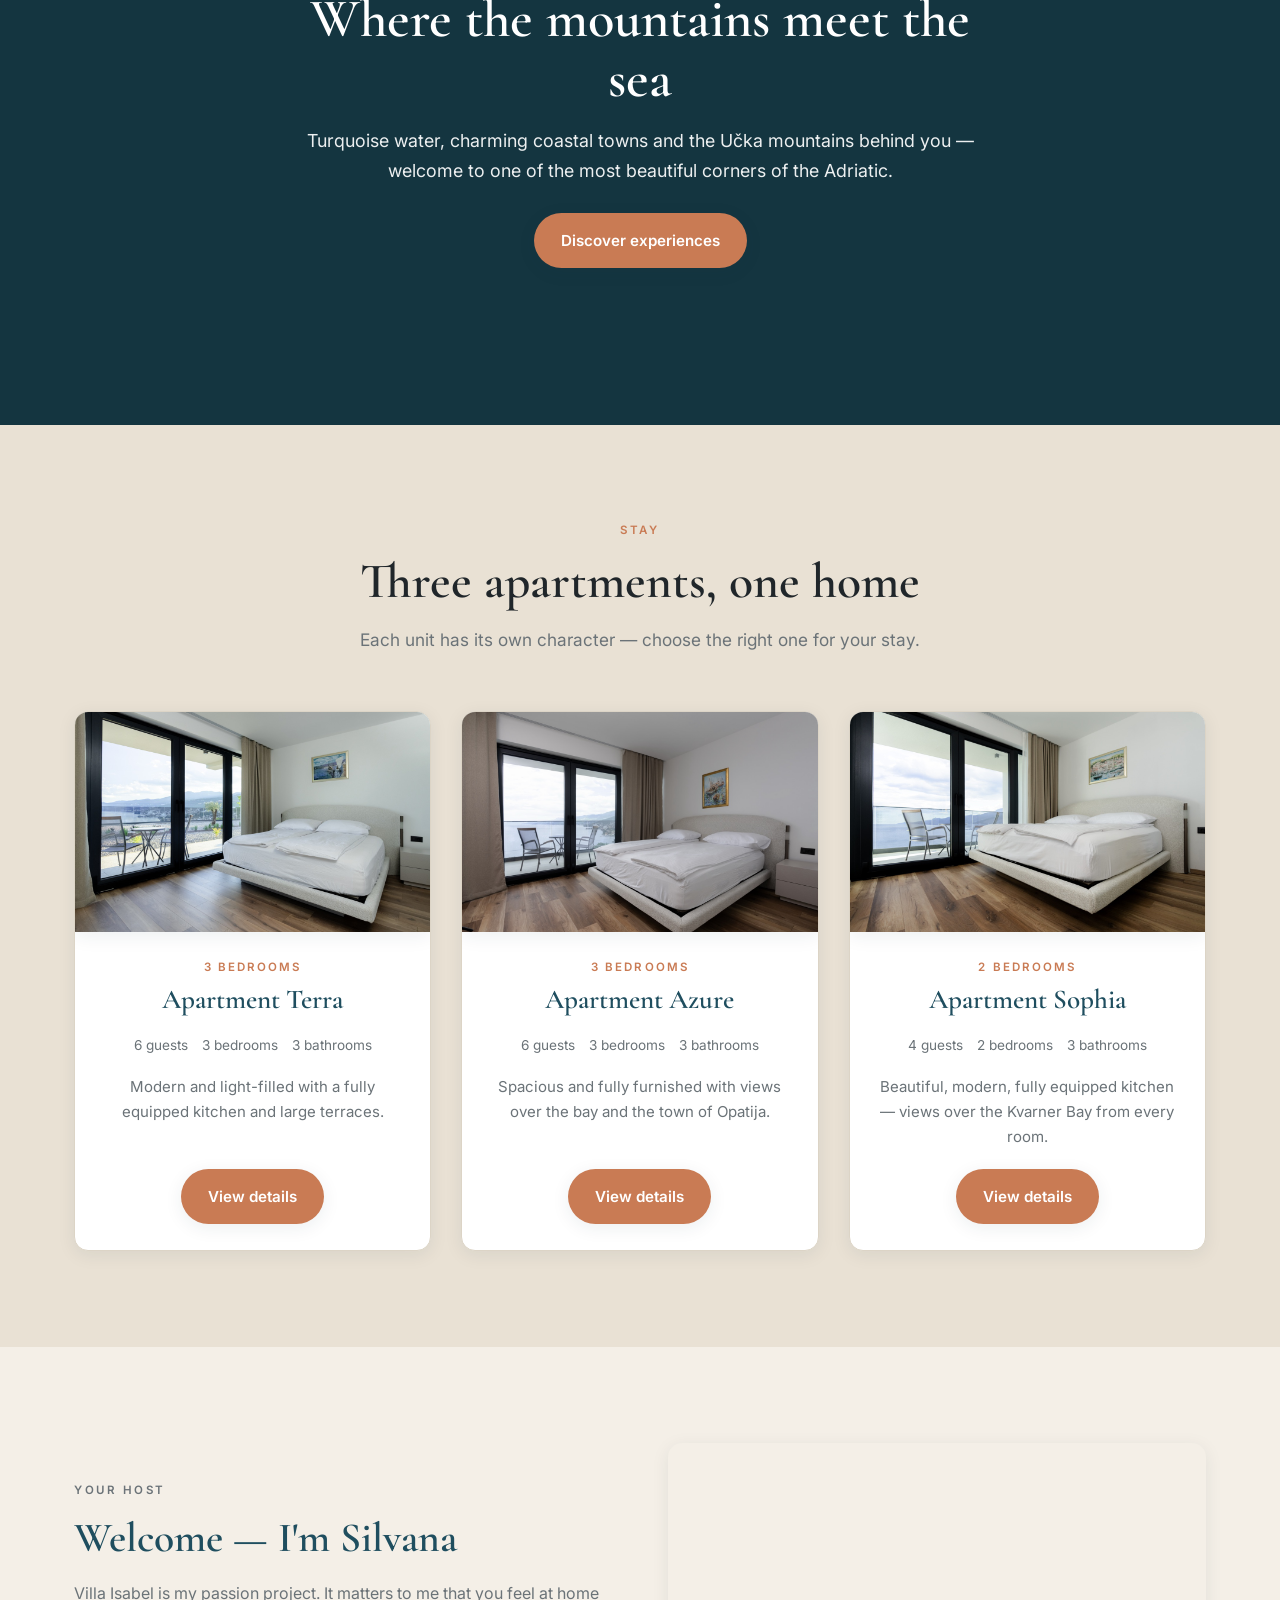
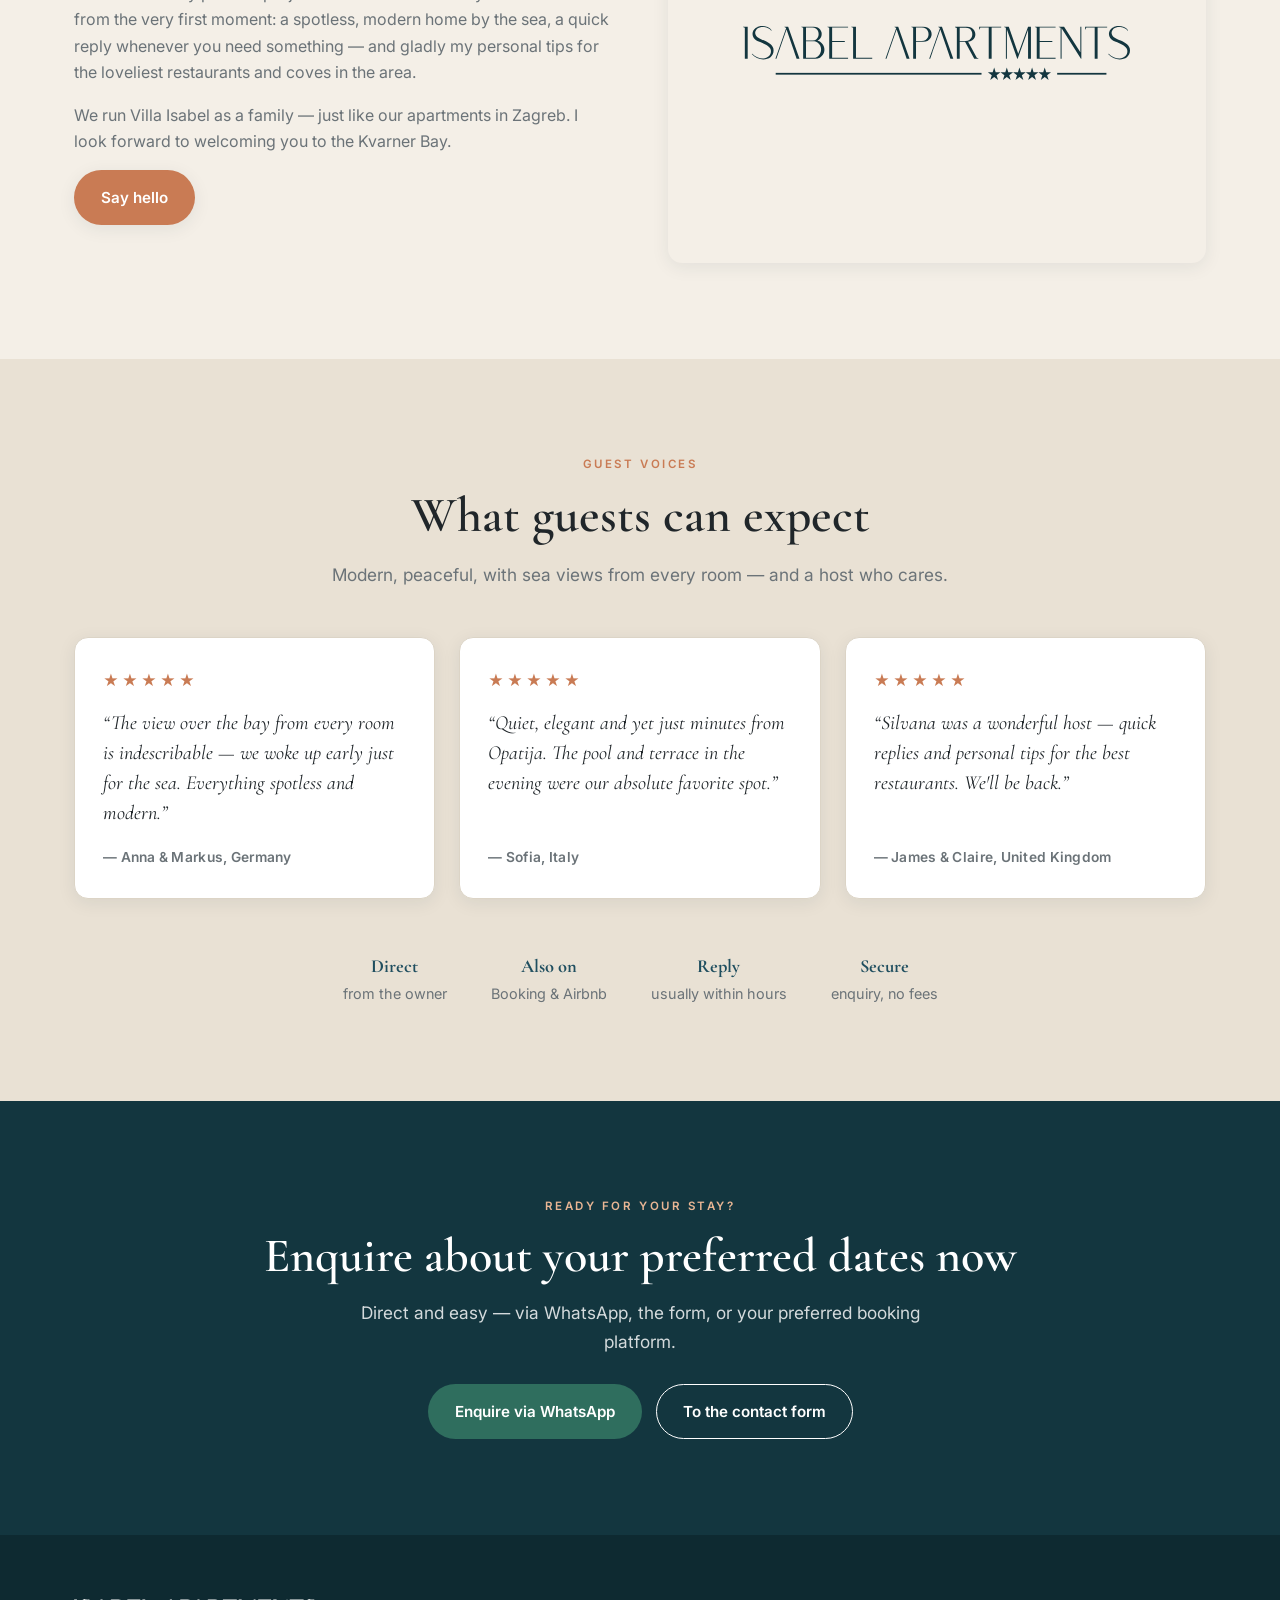
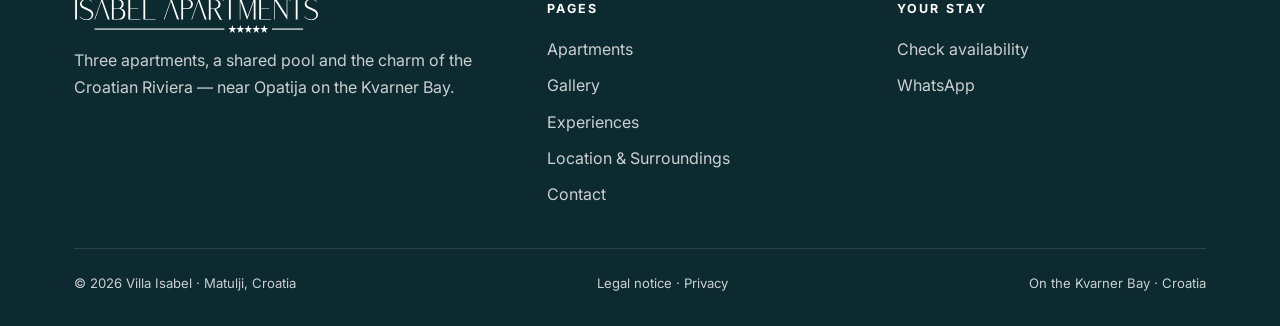
==== commit c543b355: "Favicon-Cache-Buster: favicon.svg?v=2 auf allen Seiten Co-Authored-By: Claude Fable 5 <noreply@anthr" ====
--- a/index.html
+++ b/index.html
@@ -17,7 +17,7 @@
   <meta property="og:url" content="https://villaisabeladria.com/" />
   <meta property="og:image" content="https://villaisabeladria.com/images/hero/hero-1.jpeg" />
   <meta name="twitter:card" content="summary_large_image" />
-  <link rel="icon" type="image/svg+xml" href="favicon.svg" />
+  <link rel="icon" type="image/svg+xml" href="favicon.svg?v=2" />
   <script type="application/ld+json">
   {
     "@context": "https://schema.org",
--- a/css/style.css
+++ b/css/style.css
@@ -378,6 +378,11 @@
   transition: transform .2s ease, box-shadow .2s ease;
 }
 .room-featured:hover { box-shadow: var(--shadow); }
+.room-video {
+  width: 100%; aspect-ratio: 16 / 9; display: block;
+  border-radius: var(--radius); box-shadow: var(--shadow-sm);
+  background: #000; margin-bottom: 16px;
+}
 .tour-grid { display: grid; grid-template-columns: repeat(auto-fill, minmax(260px, 1fr)); gap: 16px; }
 .tour-grid img {
   width: 100%; height: 230px; object-fit: cover; border-radius: var(--radius);
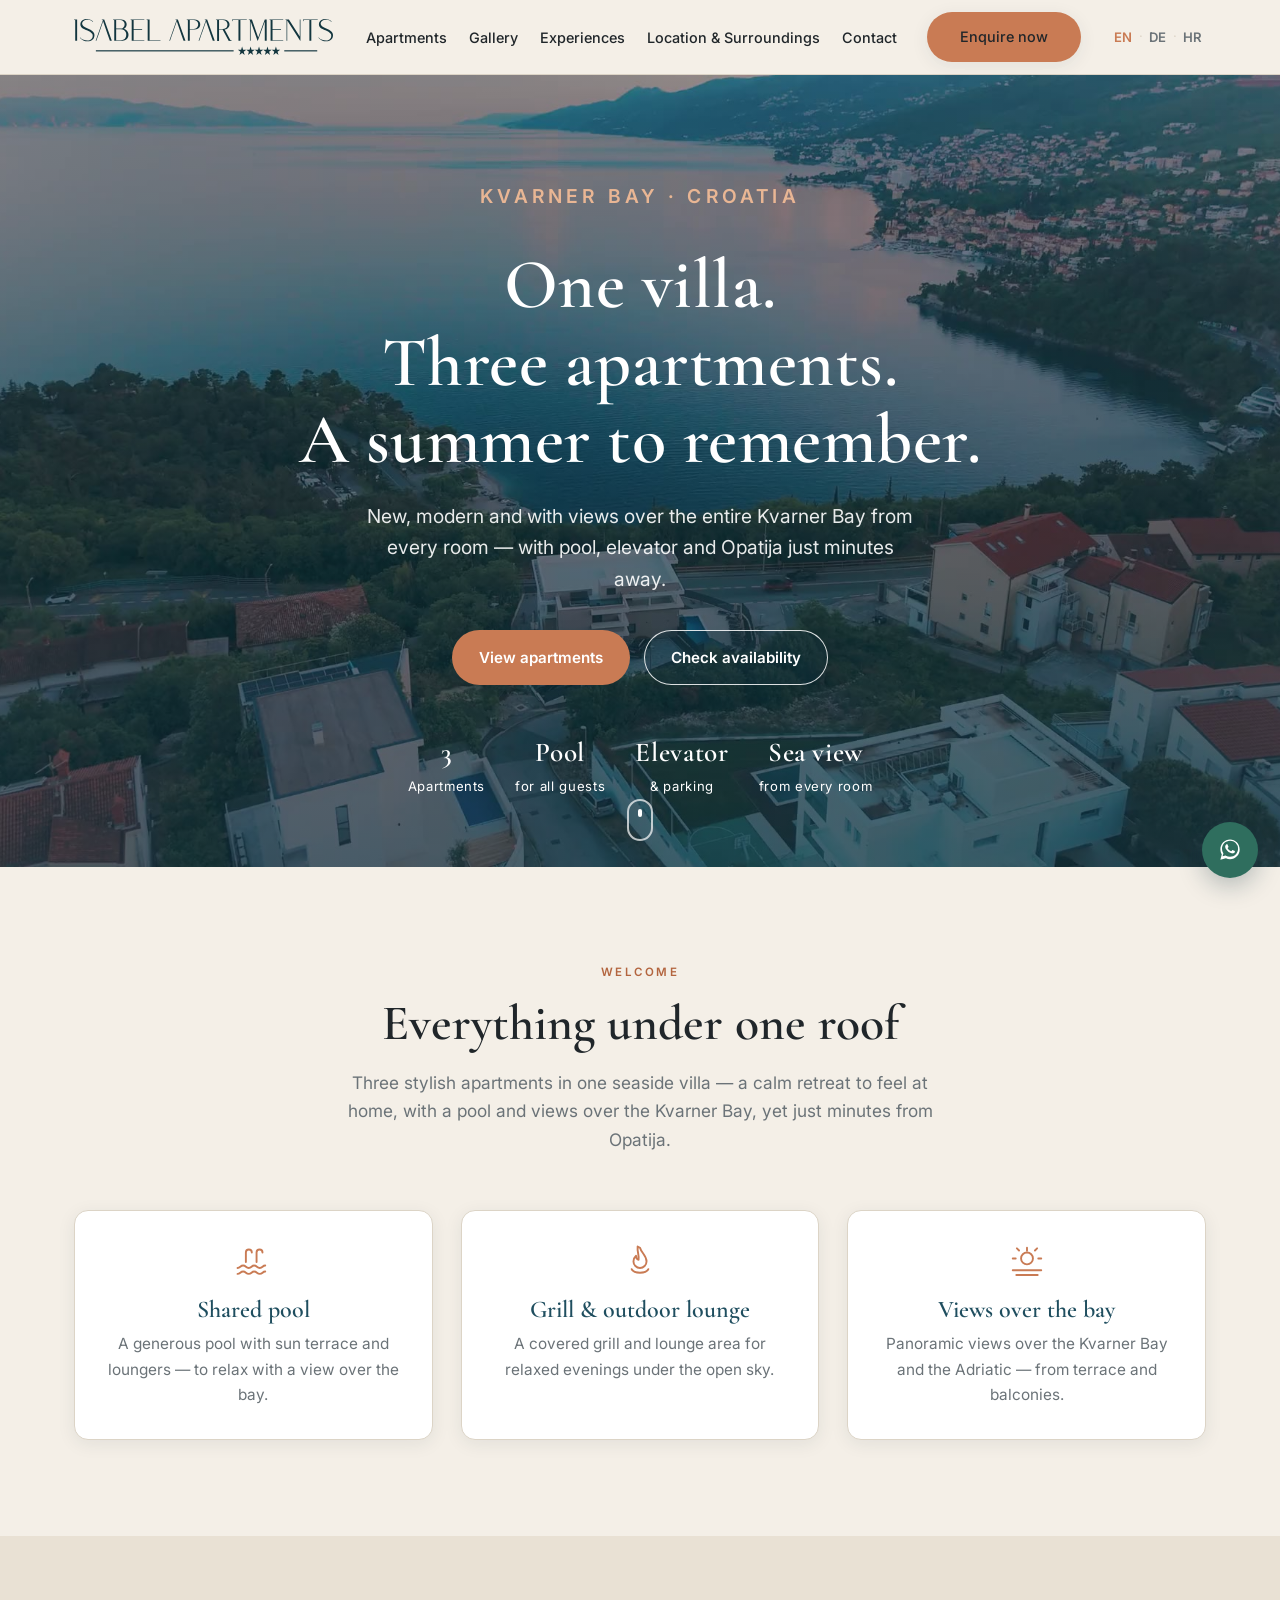
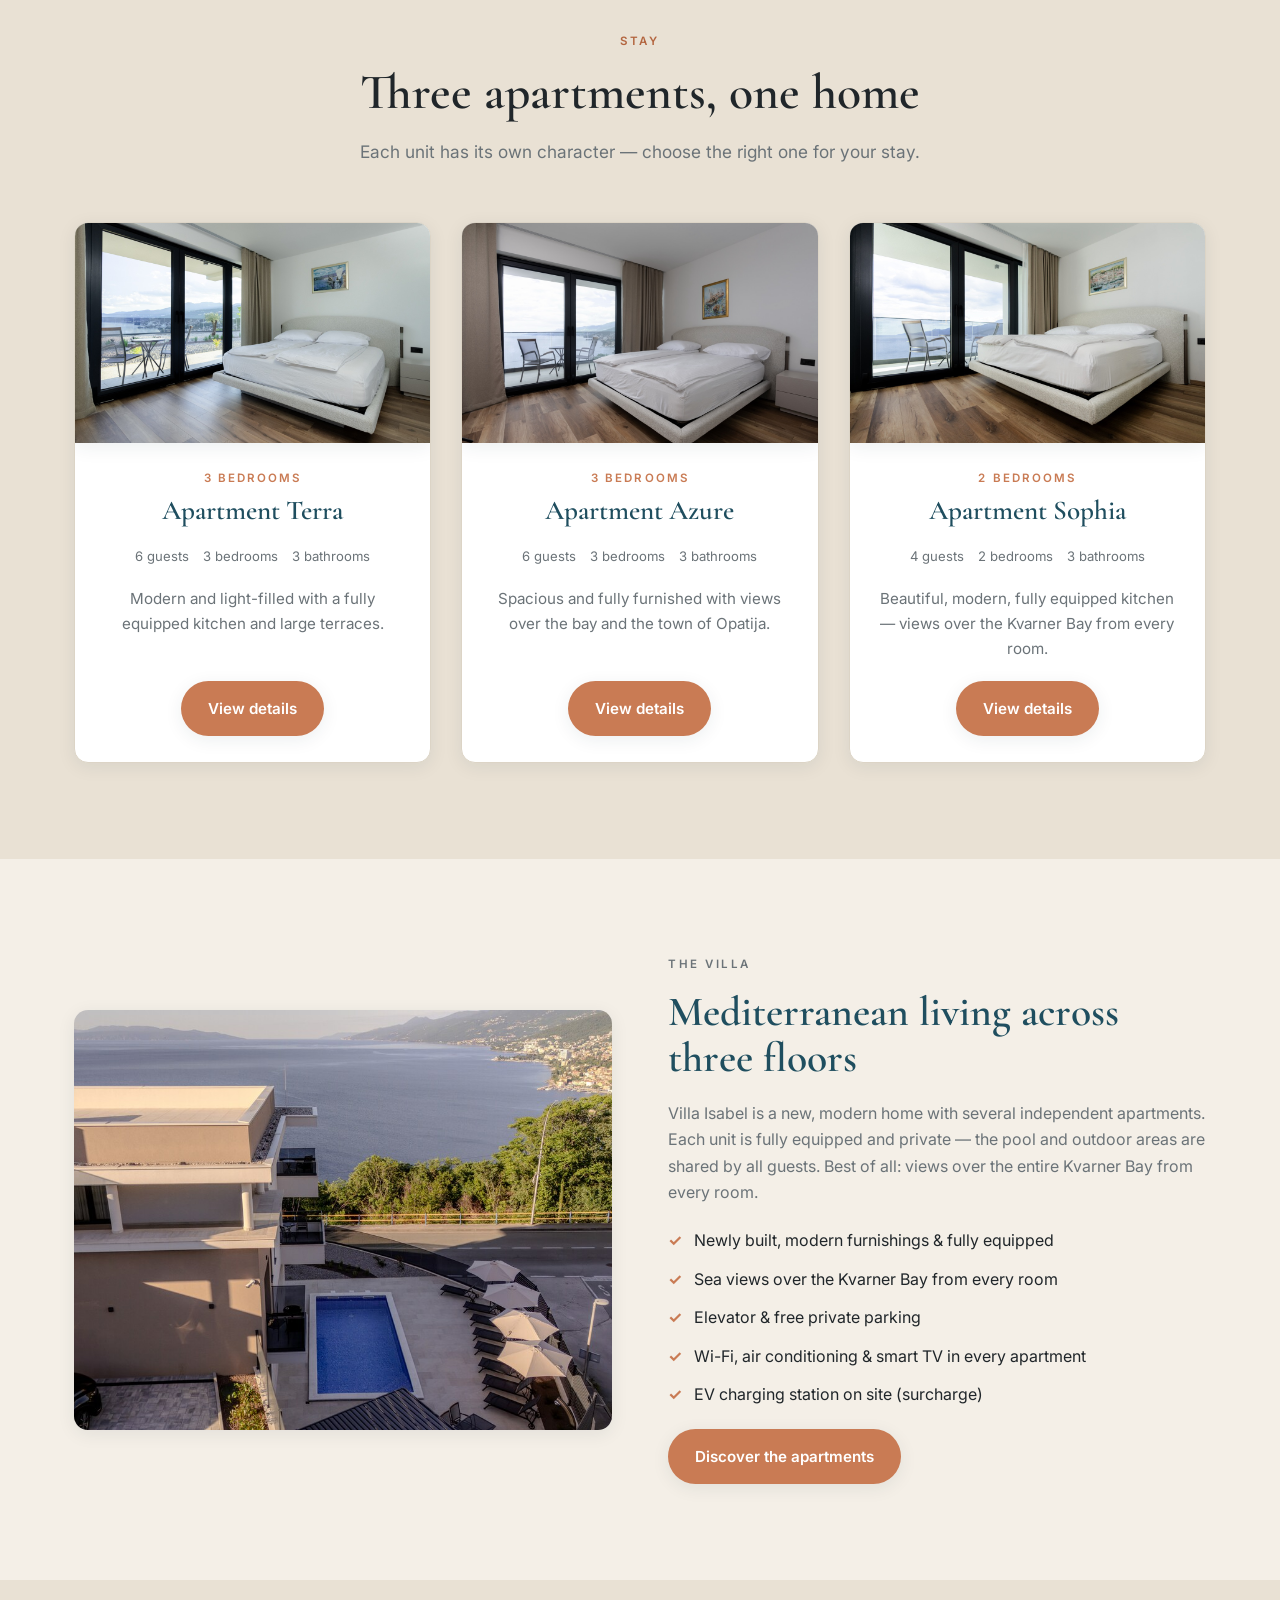
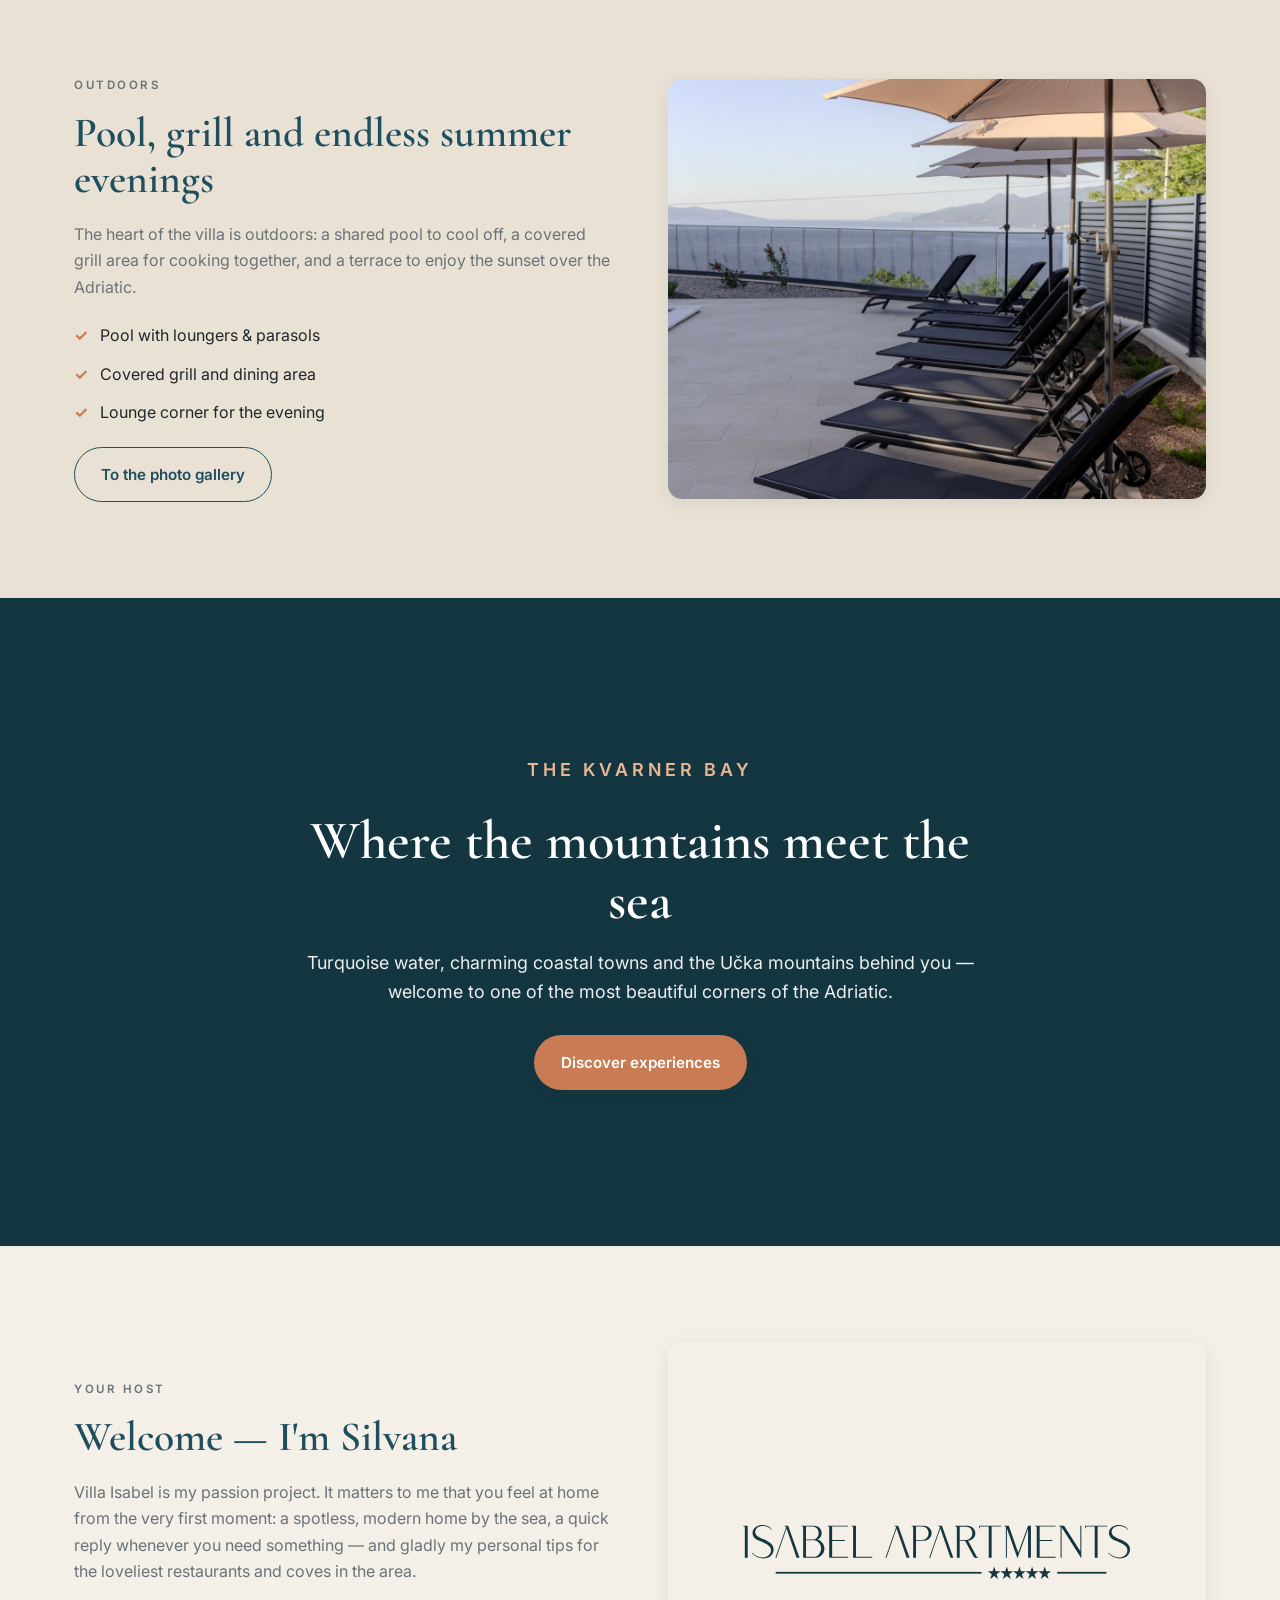
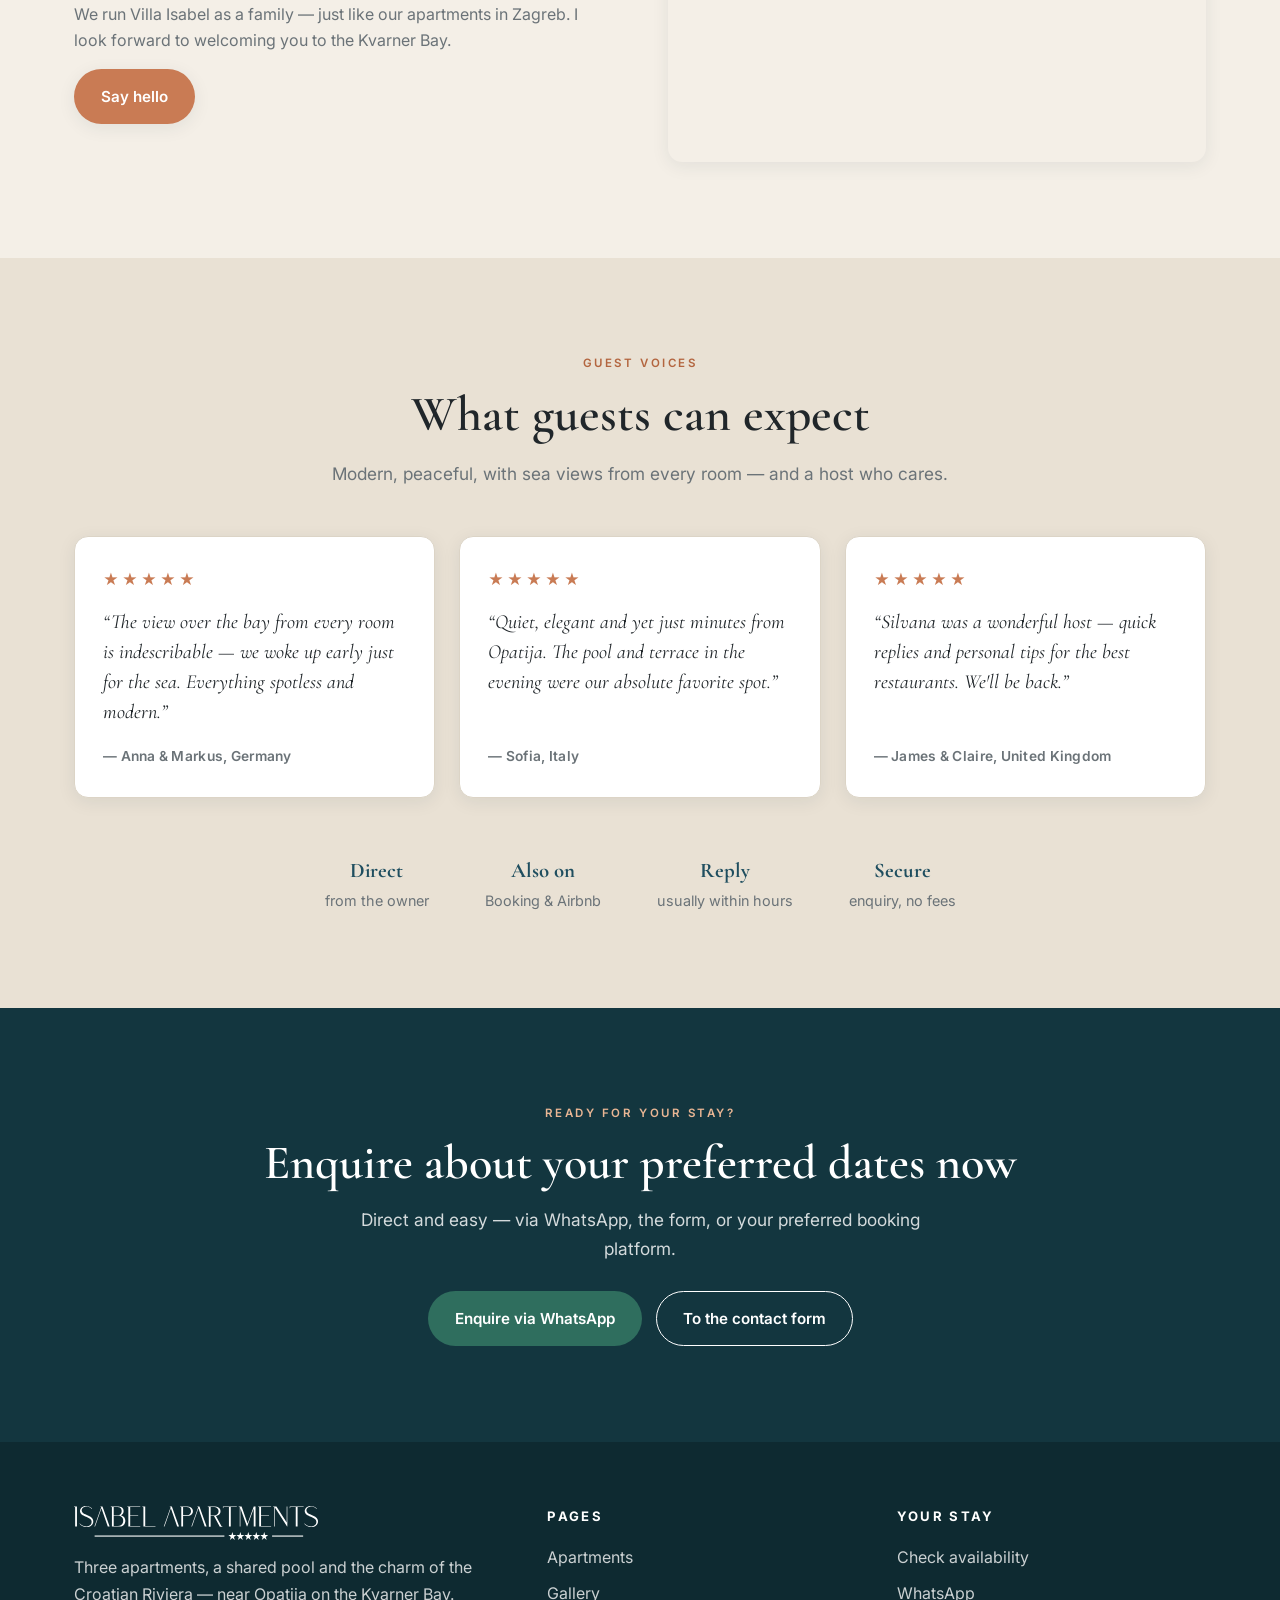
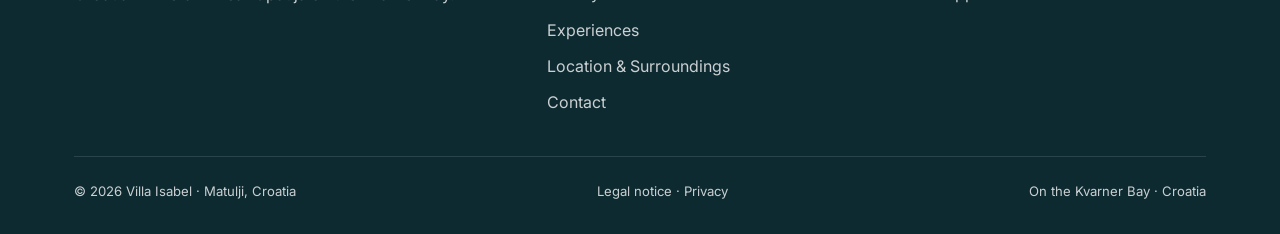
==== commit 7038024f: "Design-Audit: Norm, Psychologie-Feinschliff, FAQ und neue Lage-Fotos - Hero-Headline bricht ueberall" ====
--- a/index.html
+++ b/index.html
@@ -18,6 +18,8 @@
   <meta property="og:image" content="https://villaisabeladria.com/images/hero/hero-1.jpeg" />
   <meta name="twitter:card" content="summary_large_image" />
   <link rel="icon" type="image/svg+xml" href="favicon.svg?v=2" />
+  <link rel="icon" type="image/png" sizes="32x32" href="favicon-32.png?v=2" />
+  <link rel="apple-touch-icon" href="apple-touch-icon.png" />
   <script type="application/ld+json">
   {
     "@context": "https://schema.org",
@@ -170,64 +172,6 @@
     </div>
   </section>
 
-  <!-- ====== SPLIT: ÜBER DIE VILLA ====== -->
-  <section class="section section--sand2">
-    <div class="container split">
-      <div class="split__media">
-        <div class="photo photo--tall" style="background-image:url('images/sophia/sophia-18.jpeg')"></div>
-      </div>
-      <div class="split__body">
-        <p class="eyebrow">Die Villa</p>
-        <h2>Mediterranes Lebensgefühl auf drei Etagen</h2>
-        <p>Die Villa Isabel ist ein neues, modern eingerichtetes Haus mit mehreren eigenständigen Apartments. Jede Einheit ist komplett ausgestattet und privat — den Pool und die Außenbereiche teilen sich alle Gäste. Das Beste: der Blick auf die ganze Kvarner Bucht aus jedem Zimmer.</p>
-        <ul class="checklist">
-          <li>Neubau, modern möbliert &amp; voll ausgestattet</li>
-          <li>Meerblick auf die Kvarner Bucht aus jedem Zimmer</li>
-          <li>Aufzug &amp; kostenlose Privatparkplätze</li>
-          <li>WLAN, Klimaanlage &amp; Smart-TV in allen Wohnungen</li>
-          <li>E-Auto-Ladestation am Haus (gegen Aufpreis)</li>
-        </ul>
-        <a href="apartments.html" class="btn btn--primary">Die Apartments entdecken</a>
-      </div>
-    </div>
-  </section>
-
-  <!-- ====== SPLIT: POOL ====== -->
-  <section class="section">
-    <div class="container split split--rev">
-      <div class="split__media">
-        <div class="photo photo--tall" style="background-image:url('images/sophia/sophia-03.jpeg')"></div>
-      </div>
-      <div class="split__body">
-        <p class="eyebrow">Draußen</p>
-        <h2>Pool, Grill und endlose Sommerabende</h2>
-        <p>Das Herz der Villa liegt im Freien: Ein gemeinsamer Pool lädt zum Abkühlen ein, die überdachte Grillarea zum gemeinsamen Kochen, und von der Terrasse aus genießt man den Sonnenuntergang über der Adria.</p>
-        <ul class="checklist">
-          <li>Pool mit Liegen &amp; Sonnenschirmen</li>
-          <li>Überdachte Grill- und Essbereich</li>
-          <li>Lounge-Ecke für den Abend</li>
-        </ul>
-        <a href="gallery.html" class="btn btn--ghost">Zur Bildergalerie</a>
-      </div>
-    </div>
-  </section>
-
-  <!-- ====== CINEMATIC DROHNEN-BAND ====== -->
-  <section class="cine">
-    <div class="cine__videos">
-      <video class="cine__video is-active" src="images/video/drone-1.mp4" autoplay muted loop playsinline preload="auto" aria-hidden="true"></video>
-      <video class="cine__video" src="images/video/drone-2.mp4" muted loop playsinline preload="metadata" aria-hidden="true"></video>
-      <video class="cine__video" src="images/video/drone-3.mp4" muted loop playsinline preload="metadata" aria-hidden="true"></video>
-    </div>
-    <div class="cine__overlay"></div>
-    <div class="cine__inner container">
-      <p class="eyebrow" style="color:#e9b694">Die Kvarner Bucht</p>
-      <h2>Wo die Berge das Meer küssen</h2>
-      <p>Türkises Wasser, mediterrane Küstenstädtchen und die Učka im Rücken — willkommen an einem der schönsten Flecken der Adria.</p>
-      <a href="erlebnisse.html" class="btn btn--primary">Erlebnisse entdecken</a>
-    </div>
-  </section>
-
   <!-- ====== APARTMENTS PREVIEW ====== -->
   <section class="section section--sand2">
     <div class="container center">
@@ -269,6 +213,64 @@
     </div>
   </section>
 
+  <!-- ====== SPLIT: ÜBER DIE VILLA ====== -->
+  <section class="section">
+    <div class="container split">
+      <div class="split__media">
+        <div class="photo photo--tall" style="background-image:url('images/sophia/sophia-18.jpeg')"></div>
+      </div>
+      <div class="split__body">
+        <p class="eyebrow">Die Villa</p>
+        <h2>Mediterranes Lebensgefühl auf drei Etagen</h2>
+        <p>Die Villa Isabel ist ein neues, modern eingerichtetes Haus mit mehreren eigenständigen Apartments. Jede Einheit ist komplett ausgestattet und privat — den Pool und die Außenbereiche teilen sich alle Gäste. Das Beste: der Blick auf die ganze Kvarner Bucht aus jedem Zimmer.</p>
+        <ul class="checklist">
+          <li>Neubau, modern möbliert &amp; voll ausgestattet</li>
+          <li>Meerblick auf die Kvarner Bucht aus jedem Zimmer</li>
+          <li>Aufzug &amp; kostenlose Privatparkplätze</li>
+          <li>WLAN, Klimaanlage &amp; Smart-TV in allen Wohnungen</li>
+          <li>E-Auto-Ladestation am Haus (gegen Aufpreis)</li>
+        </ul>
+        <a href="apartments.html" class="btn btn--primary">Die Apartments entdecken</a>
+      </div>
+    </div>
+  </section>
+
+  <!-- ====== SPLIT: POOL ====== -->
+  <section class="section section--sand2">
+    <div class="container split split--rev">
+      <div class="split__media">
+        <div class="photo photo--tall" style="background-image:url('images/sophia/sophia-03.jpeg')"></div>
+      </div>
+      <div class="split__body">
+        <p class="eyebrow">Draußen</p>
+        <h2>Pool, Grill und endlose Sommerabende</h2>
+        <p>Das Herz der Villa liegt im Freien: Ein gemeinsamer Pool lädt zum Abkühlen ein, die überdachte Grillarea zum gemeinsamen Kochen, und von der Terrasse aus genießt man den Sonnenuntergang über der Adria.</p>
+        <ul class="checklist">
+          <li>Pool mit Liegen &amp; Sonnenschirmen</li>
+          <li>Überdachte Grill- und Essbereich</li>
+          <li>Lounge-Ecke für den Abend</li>
+        </ul>
+        <a href="gallery.html" class="btn btn--ghost">Zur Bildergalerie</a>
+      </div>
+    </div>
+  </section>
+
+  <!-- ====== CINEMATIC DROHNEN-BAND ====== -->
+  <section class="cine">
+    <div class="cine__videos">
+      <video class="cine__video is-active" src="images/video/drone-1.mp4" autoplay muted loop playsinline preload="auto" aria-hidden="true"></video>
+      <video class="cine__video" src="images/video/drone-2.mp4" muted loop playsinline preload="metadata" aria-hidden="true"></video>
+      <video class="cine__video" src="images/video/drone-3.mp4" muted loop playsinline preload="metadata" aria-hidden="true"></video>
+    </div>
+    <div class="cine__overlay"></div>
+    <div class="cine__inner container">
+      <p class="eyebrow" style="color:#e9b694">Die Kvarner Bucht</p>
+      <h2>Wo die Berge das Meer küssen</h2>
+      <p>Türkises Wasser, mediterrane Küstenstädtchen und die Učka im Rücken — willkommen an einem der schönsten Flecken der Adria.</p>
+      <a href="erlebnisse.html" class="btn btn--primary">Erlebnisse entdecken</a>
+    </div>
+  </section>
+
   <!-- ====== IHRE GASTGEBERIN ======
        HINWEIS: Foto von Silvana ergänzen; Text gern an ihre eigenen Worte anpassen. -->
   <section class="section">
--- a/css/style.css
+++ b/css/style.css
@@ -60,12 +60,12 @@
   letter-spacing: 0.22em;
   font-size: 0.72rem;
   font-weight: 600;
-  color: var(--c-terra);
+  color: var(--c-terra-d);
   margin-bottom: 14px;
 }
 .section--sea .eyebrow { color: #e9b694; }
 
-.section-title { font-size: clamp(2rem, 4vw, 3.1rem); margin-bottom: 18px; }
+.section-title { font-size: clamp(2rem, 4vw, 3.1rem); margin-bottom: 18px; text-wrap: balance; }
 .section-lead  { max-width: 620px; color: var(--c-muted); font-size: 1.08rem; }
 .section--sea .section-lead { color: rgba(255,255,255,0.82); }
 .center { text-align: center; }
@@ -116,16 +116,16 @@
 }
 
 .nav-links { display: flex; align-items: center; gap: 22px; list-style: none; }
-.nav-links a { font-size: 0.92rem; font-weight: 500; color: var(--c-ink); position: relative; padding: 4px 0; white-space: nowrap; }
+.nav-links a { font-size: 0.9rem; font-weight: 500; color: var(--c-ink); position: relative; padding: 4px 0; white-space: nowrap; }
 .nav-links a::after { content: ""; position: absolute; left: 0; bottom: -2px; width: 0; height: 2px; background: var(--c-terra); transition: width .2s ease; }
 .nav-links a:hover::after, .nav-links a.active::after { width: 100%; }
 .nav-cta { margin-left: 8px; }
 .nav-cta .btn { padding: 12px 32px; }
 .lang-switch { display: flex; align-items: center; gap: 3px; margin-left: 8px; }
-.lang-switch button { background: none; border: 0; cursor: pointer; font-family: var(--font-body); font-size: 0.78rem; font-weight: 600; letter-spacing: 0.04em; color: var(--c-muted); padding: 4px 3px; transition: color .15s ease; }
+.lang-switch button { background: none; border: 0; cursor: pointer; font-family: var(--font-body); font-size: 0.82rem; font-weight: 600; letter-spacing: 0.04em; color: var(--c-muted); padding: 4px 3px; transition: color .15s ease; }
 .lang-switch button:hover { color: var(--c-ink); }
 .lang-switch button.active { color: var(--c-terra); }
-.lang-sep { color: var(--c-line); font-size: 0.78rem; }
+.lang-sep { color: var(--c-line); font-size: 0.82rem; }
 
 .nav-toggle { display: none; background: none; border: 0; cursor: pointer; padding: 8px; }
 .nav-toggle span { display: block; width: 24px; height: 2px; background: var(--c-ink); margin: 5px 0; transition: .25s; }
@@ -139,7 +139,7 @@
   position: absolute; inset: 0;
   background:
     linear-gradient(180deg, rgba(20,53,64,0.35), rgba(20,53,64,0.65)),
-    linear-gradient(135deg, #2e7d8a, #1f4e5f 60%, #143540);
+    linear-gradient(135deg, #2e7d8a, #1f4e5f 60%, var(--c-deep));
   background-size: cover; background-position: center;
 }
 /* Cinematic Hero-Slideshow (mehrere Szenen, sauberes Überblenden) */
@@ -182,7 +182,7 @@
 .reveal-in { opacity: 1; transform: none; transition: opacity .7s ease, transform .7s ease; }
 @media (prefers-reduced-motion: reduce) { .reveal-init { opacity: 1; transform: none; } }
 .hero__inner { position: relative; z-index: 2; max-width: 780px; margin: 0 auto; padding: 96px 24px 60px; }
-.hero h1 { font-size: clamp(2.8rem, 7vw, 5rem); margin-bottom: 22px; letter-spacing: 0.5px; }
+.hero h1 { font-size: clamp(2.8rem, 7vw, 4.4rem); margin-bottom: 22px; letter-spacing: 0.5px; text-wrap: balance; }
 .hero p { font-size: 1.2rem; color: rgba(255,255,255,0.9); max-width: 560px; margin: 0 auto 34px; }
 .hero__actions { display: flex; gap: 14px; justify-content: center; flex-wrap: wrap; }
 
@@ -195,11 +195,11 @@
 }
 .hero-search__field { display: flex; flex-direction: column; align-items: flex-start; text-align: left; }
 .hero-search__field label {
-  font-size: 0.68rem; letter-spacing: 0.09em; text-transform: uppercase;
-  color: #7a7168; font-weight: 600; margin: 0 0 5px 2px;
+  font-size: 0.72rem; letter-spacing: 0.09em; text-transform: uppercase;
+  color: var(--c-muted); font-weight: 600; margin: 0 0 5px 2px;
 }
 .hero-search input, .hero-search select {
-  font: inherit; font-size: 0.98rem; color: #2b2622; background: #fff;
+  font: inherit; font-size: 0.95rem; color: var(--c-ink); background: #fff;
   border: 1px solid var(--c-line); border-radius: 10px; padding: 11px 12px;
 }
 .hero-search input { min-width: 150px; }
@@ -211,7 +211,7 @@
   .hero-search input, .hero-search select { width: 100%; min-width: 0; }
 }
 .hero__meta { display: flex; gap: 30px; justify-content: center; margin-top: 46px; flex-wrap: wrap; }
-.hero__meta div { font-size: 0.85rem; letter-spacing: 0.05em; }
+.hero__meta div { font-size: 0.82rem; letter-spacing: 0.05em; }
 .hero__meta strong { display: block; font-family: var(--font-head); font-size: 1.7rem; font-weight: 600; }
 .hero__scroll { position: absolute; left: 50%; bottom: 26px; transform: translateX(-50%); z-index: 3; width: 26px; height: 42px; border: 2px solid rgba(255,255,255,0.7); border-radius: 14px; }
 .hero__scroll::after { content: ""; position: absolute; left: 50%; top: 8px; width: 4px; height: 8px; background: #fff; border-radius: 2px; transform: translateX(-50%); animation: scrollDot 1.7s infinite; }
@@ -248,7 +248,7 @@
   .section-lead { font-size: 1rem; }
   .split__body h2 { font-size: clamp(1.5rem, 4.6vh, 2.1rem); }
   .split__media > div[id="map-consent"], .split__media iframe { min-height: 330px !important; }
-  .split__body p { font-size: 0.98rem; }
+  .split__body p { font-size: 0.95rem; }
   .checklist { gap: 8px; margin: 16px 0; }
 }
 
@@ -264,7 +264,7 @@
 .photo[data-label]::after {
   content: "📷 " attr(data-label);
   position: absolute; inset: 0; display: grid; place-items: center;
-  color: var(--c-muted); font-size: 0.85rem; font-weight: 500;
+  color: var(--c-muted); font-size: 0.82rem; font-weight: 500;
   text-align: center; padding: 16px; letter-spacing: 0.03em;
 }
 /* Sobald ein echtes Bild gesetzt ist, Label ausblenden */
@@ -277,7 +277,7 @@
   position: relative; min-height: 72vh; display: flex; align-items: center; justify-content: center;
   text-align: center; color: #fff; overflow: hidden;
 }
-.cine__videos { position: absolute; inset: 0; z-index: 0; background: #143540 url('images/sophia/sophia-18.jpeg') center/cover no-repeat; }
+.cine__videos { position: absolute; inset: 0; z-index: 0; background: var(--c-deep) url('images/hero/hero-poster.jpeg') center/cover no-repeat; }
 /* Mobil: keine 3 Autoplay-Videos (Daten/Performance) -> schönes Standbild */
 /* Video auch auf Mobil sichtbar (auf kleinen Screens läuft nur das erste Video — siehe main.js) */
 .cine__video {
@@ -323,15 +323,15 @@
 .apt-card__body { padding: 26px; display: flex; flex-direction: column; align-items: center; text-align: center; flex: 1; }
 .apt-card__tag { font-size: 0.72rem; text-transform: uppercase; letter-spacing: 0.18em; color: var(--c-terra); font-weight: 600; margin-bottom: 8px; }
 .apt-card h3 { font-size: 1.7rem; color: var(--c-sea); margin-bottom: 6px; }
-.apt-specs { display: flex; flex-wrap: wrap; justify-content: center; gap: 14px; margin: 14px 0 18px; font-size: 0.85rem; color: var(--c-muted); }
+.apt-specs { display: flex; flex-wrap: wrap; justify-content: center; gap: 14px; margin: 14px 0 18px; font-size: 0.82rem; color: var(--c-muted); }
 .apt-specs span { display: inline-flex; align-items: center; gap: 6px; }
-.apt-card p.desc { color: var(--c-muted); font-size: 0.94rem; margin-bottom: 20px; }
+.apt-card p.desc { color: var(--c-muted); font-size: 0.95rem; margin-bottom: 20px; }
 .apt-card .btn { margin-top: auto; }
 .amenities { display: flex; flex-wrap: wrap; gap: 8px; margin: 18px 0; }
 /* Apartment-Detailbereiche (Sophia/Terra/Azure) mittig zentriert */
 #sophia .split__body, #terra .split__body, #azure .split__body { text-align: center; }
 #sophia .amenities, #terra .amenities, #azure .amenities { justify-content: center; }
-.amenities span { font-size: 0.78rem; background: var(--c-sand); border: 1px solid var(--c-line); padding: 5px 12px; border-radius: 999px; color: var(--c-ink); }
+.amenities span { font-size: 0.82rem; background: var(--c-sand); border: 1px solid var(--c-line); padding: 5px 12px; border-radius: 999px; color: var(--c-ink); }
 
 /* ---------- Galerie ---------- */
 .gallery-grid { display: grid; grid-template-columns: repeat(4, 1fr); grid-auto-rows: 200px; gap: 16px; }
@@ -345,7 +345,7 @@
 .gallery-intro .lead { font-size: 1.12rem; color: var(--c-ink); line-height: 1.7; }
 .gallery-specs { display: flex; flex-wrap: wrap; justify-content: center; gap: 10px; margin: 22px 0 4px; }
 .gallery-specs span {
-  font-size: 0.85rem; font-weight: 600; color: var(--c-sea);
+  font-size: 0.82rem; font-weight: 600; color: var(--c-sea);
   background: #fff; border: 1px solid var(--c-line); padding: 8px 16px; border-radius: 999px;
 }
 
@@ -358,7 +358,7 @@
   scrollbar-width: thin;
 }
 .room-nav a {
-  flex: 0 0 auto; font-size: 0.85rem; font-weight: 600; color: var(--c-ink);
+  flex: 0 0 auto; font-size: 0.82rem; font-weight: 600; color: var(--c-ink);
   padding: 8px 16px; border-radius: 999px; border: 1.5px solid var(--c-line);
   background: #fff; white-space: nowrap; transition: all .15s ease;
 }
@@ -395,7 +395,7 @@
 .gallery-tabs { display: flex; gap: 10px; justify-content: center; flex-wrap: wrap; margin-bottom: 8px; }
 .gallery-tabs a {
   padding: 10px 22px; border-radius: 999px; border: 1.5px solid var(--c-line);
-  font-weight: 600; font-size: 0.92rem; background: #fff; transition: all .15s ease;
+  font-weight: 600; font-size: 0.9rem; background: #fff; transition: all .15s ease;
 }
 .gallery-tabs a:hover { border-color: var(--c-teal); transform: translateY(-2px); }
 .gallery-tabs a.active { background: var(--c-sea); color: #fff; border-color: var(--c-sea); }
@@ -436,7 +436,7 @@
 .exp-card:hover { transform: translateY(-4px); box-shadow: var(--shadow); }
 .exp-card .dist { font-size: 0.72rem; text-transform: uppercase; letter-spacing: 0.12em; color: var(--c-terra); font-weight: 600; margin-bottom: 8px; }
 .exp-card h3 { font-size: 1.45rem; color: var(--c-sea); margin-bottom: 8px; }
-.exp-card p { color: var(--c-muted); font-size: 0.94rem; }
+.exp-card p { color: var(--c-muted); font-size: 0.95rem; }
 @media (max-width: 900px) { .exp-grid { grid-template-columns: 1fr 1fr; } }
 @media (max-width: 620px) { .exp-grid { grid-template-columns: 1fr; } }
 
@@ -449,9 +449,9 @@
 .review .stars { color: var(--c-terra); letter-spacing: 3px; margin-bottom: 14px; font-size: 0.95rem; }
 .review p { font-family: var(--font-head); font-size: 1.25rem; line-height: 1.5; color: var(--c-ink); font-style: italic; margin-bottom: 18px; }
 .review cite { margin-top: auto; font-style: normal; font-size: 0.86rem; font-weight: 600; color: var(--c-muted); letter-spacing: 0.02em; }
-.trust-strip { display: flex; flex-wrap: wrap; justify-content: center; gap: 16px 44px; margin-top: 52px; }
+.trust-strip { display: flex; flex-wrap: wrap; justify-content: center; gap: 18px 56px; margin-top: 56px; }
 .trust-strip div { font-size: 0.9rem; color: var(--c-muted); }
-.trust-strip strong { display: block; color: var(--c-sea); font-family: var(--font-head); font-size: 1.15rem; }
+.trust-strip strong { display: block; color: var(--c-sea); font-family: var(--font-head); font-size: 1.3rem; }
 .img-credits { font-size: 0.72rem; color: var(--c-muted); opacity: 0.7; margin-top: 18px; }
 @media (max-width: 900px) { .reviews { grid-template-columns: 1fr; max-width: 540px; margin-left: auto; margin-right: auto; } }
 
@@ -461,8 +461,8 @@
 .place-card .photo { border-radius: 0; min-height: 200px; }
 .place-card__body { padding: 22px 24px; }
 .place-card h3 { font-size: 1.4rem; color: var(--c-sea); margin-bottom: 6px; }
-.place-card p { color: var(--c-muted); font-size: 0.92rem; }
-.place-card .dist { font-size: 0.78rem; color: var(--c-terra); font-weight: 600; margin-bottom: 10px; text-transform: uppercase; letter-spacing: 0.1em; }
+.place-card p { color: var(--c-muted); font-size: 0.9rem; }
+.place-card .dist { font-size: 0.82rem; color: var(--c-terra); font-weight: 600; margin-bottom: 10px; text-transform: uppercase; letter-spacing: 0.1em; }
 
 /* ---------- Kontakt ---------- */
 .contact-grid { display: grid; grid-template-columns: 1.1fr 0.9fr; gap: 56px; align-items: start; }
@@ -516,10 +516,26 @@
 .cta-band h2 { font-size: clamp(2rem, 4vw, 3rem); margin-bottom: 16px; }
 .cta-band .hero__actions { margin-top: 28px; }
 
+/* ---------- FAQ (Kontaktseite) ---------- */
+.faq { max-width: 720px; margin: 8px auto 0; text-align: left; display: grid; gap: 12px; }
+.faq__item { background: #fff; border-radius: var(--radius); box-shadow: var(--shadow-sm); padding: 4px 22px; }
+.faq__item summary {
+  list-style: none; cursor: pointer; display: flex; align-items: center; justify-content: space-between; gap: 14px;
+  font-weight: 600; font-size: 0.95rem; color: var(--c-sea); padding: 16px 0;
+}
+.faq__item summary::-webkit-details-marker { display: none; }
+.faq__item summary::after { content: "+"; font-family: var(--font-head); font-size: 1.5rem; line-height: 1; color: var(--c-terra); transition: transform .2s ease; }
+.faq__item[open] summary::after { transform: rotate(45deg); }
+.faq__item p { color: var(--c-muted); font-size: 0.95rem; padding: 0 0 18px; margin: 0; max-width: 640px; }
+
+/* 4er-Kartenraster: 2x2 statt verwaister vierter Karte */
+.exp-grid--four { grid-template-columns: repeat(2, minmax(0, 1fr)); max-width: 820px; margin-left: auto; margin-right: auto; }
+@media (max-width: 700px) { .exp-grid--four { grid-template-columns: 1fr; } }
+
 /* ---------- Footer ---------- */
 .site-footer { background: var(--c-sea-dark); color: rgba(255,255,255,0.78); padding: 64px 0 32px; }
 .footer-grid { display: grid; grid-template-columns: 1.4fr 1fr 1fr; gap: 40px; margin-bottom: 40px; }
-.site-footer h4 { color: #fff; font-family: var(--font-body); font-size: 0.78rem; text-transform: uppercase; letter-spacing: 0.18em; margin-bottom: 16px; }
+.site-footer h4 { color: #fff; font-family: var(--font-body); font-size: 0.82rem; text-transform: uppercase; letter-spacing: 0.18em; margin-bottom: 16px; }
 .site-footer .brand { color: #fff; margin-bottom: 14px; }
 .site-footer ul { list-style: none; display: grid; gap: 10px; }
 .site-footer a:hover { color: #fff; }
@@ -599,9 +615,9 @@
   font-family: var(--font-head); font-size: 1.7rem; font-weight: 600;
   color: var(--c-sea); margin: 0 0 4px;
 }
-.booking-card__sub { color: #6b6259; font-size: 0.94rem; margin: 0 0 22px; }
+.booking-card__sub { color: var(--c-muted); font-size: 0.95rem; margin: 0 0 22px; }
 .cal__head { display: flex; align-items: center; justify-content: space-between; margin-bottom: 10px; }
-.cal__title { font-family: var(--font-head); font-size: 1.18rem; color: #2b2622; }
+.cal__title { font-family: var(--font-head); font-size: 1.18rem; color: var(--c-ink); }
 .cal__nav { display: flex; gap: 6px; }
 .cal__nav button {
   width: 34px; height: 34px; border: 1px solid var(--c-line); background: #fff;
@@ -609,10 +625,10 @@
 }
 .cal__nav button:hover { background: #f4efe7; }
 .cal__grid { display: grid; grid-template-columns: repeat(7, 1fr); gap: 2px; }
-.cal__dow { text-align: center; font-size: 0.68rem; letter-spacing: 0.05em; text-transform: uppercase; color: #a49b90; padding: 6px 0; }
+.cal__dow { text-align: center; font-size: 0.72rem; letter-spacing: 0.05em; text-transform: uppercase; color: #a49b90; padding: 6px 0; }
 .cal__day {
   height: 42px; display: flex; align-items: center; justify-content: center;
-  font-size: 0.92rem; border: none; background: none; cursor: pointer; color: #2b2622; border-radius: 9px;
+  font-size: 0.9rem; border: none; background: none; cursor: pointer; color: var(--c-ink); border-radius: 9px;
 }
 .cal__day:hover:not(:disabled):not(.range-start):not(.range-end) { background: #f4efe7; }
 .cal__day:disabled { color: #d3ccc1; cursor: default; }
@@ -623,9 +639,9 @@
 .cal__day.range-end { border-radius: 0 9px 9px 0; }
 .cal__day.range-start.range-end { border-radius: 9px; }
 .booking-card__foot { display: flex; align-items: flex-end; justify-content: space-between; gap: 16px; margin-top: 20px; }
-.booking-card__range { font-size: 0.9rem; color: #55504a; flex: 1; }
+.booking-card__range { font-size: 0.9rem; color: var(--c-muted); flex: 1; }
 .booking-card__guests { display: flex; flex-direction: column; }
-.booking-card__guests label { font-size: 0.66rem; text-transform: uppercase; letter-spacing: 0.08em; color: #7a7168; margin: 0 0 4px 2px; }
+.booking-card__guests label { font-size: 0.66rem; text-transform: uppercase; letter-spacing: 0.08em; color: var(--c-muted); margin: 0 0 4px 2px; }
 .booking-card__guests select { border: 1px solid var(--c-line); border-radius: 10px; padding: 9px 12px; font: inherit; background: #fff; cursor: pointer; }
 .booking-card__submit { width: 100%; margin-top: 18px; }
 .booking-card__submit:disabled { opacity: 0.45; cursor: default; pointer-events: none; }
@@ -643,7 +659,7 @@
 .modal__x {
   position: absolute; top: 16px; right: 16px; z-index: 2;
   width: 34px; height: 34px; border: none; border-radius: 50%;
-  background: #f4efe7; color: #2b2622; font-size: 1.35rem; line-height: 1;
+  background: #f4efe7; color: var(--c-ink); font-size: 1.35rem; line-height: 1;
   cursor: pointer; display: flex; align-items: center; justify-content: center;
 }
 .modal__x:hover { background: #e6ddd0; }
@@ -655,26 +671,26 @@
   border: 1px solid var(--c-line); border-radius: 16px; padding: 20px 20px 12px;
   background: #fdfcfa; align-self: start;
 }
-.form-cal__range { font-size: 0.9rem; color: #55504a; margin: 10px 2px 6px; }
+.form-cal__range { font-size: 0.9rem; color: var(--c-muted); margin: 10px 2px 6px; }
 .form-fields { display: flex; flex-direction: column; gap: 16px; }
 .form-fields .field { margin: 0; }
 .form-fields textarea { min-height: 112px; }
 .apt-chips { display: flex; flex-wrap: wrap; gap: 8px; }
 .apt-chip {
   font: inherit; font-size: 0.9rem; padding: 8px 16px; border-radius: 999px;
-  border: 1px solid var(--c-line); background: #fff; color: #2b2622; cursor: pointer;
+  border: 1px solid var(--c-line); background: #fff; color: var(--c-ink); cursor: pointer;
   transition: background .15s ease, color .15s ease, border-color .15s ease;
 }
 .apt-chip:hover { border-color: var(--c-sea); }
 .apt-chip.active { background: var(--c-sea); border-color: var(--c-sea); color: #fff; }
 .booking-card .apt-chips { margin: 0 0 16px; }
-.booking-card .apt-chip { font-size: 0.85rem; padding: 7px 14px; }
+.booking-card .apt-chip { font-size: 0.82rem; padding: 7px 14px; }
 #anfrage-form button[type="submit"]:disabled { opacity: 0.45; cursor: default; pointer-events: none; }
 @media (max-width: 760px) {
   .form-duo { grid-template-columns: 1fr; gap: 22px; }
 }
 
 /* Dezente Plattform-Fussnote (Kontaktkarte) */
-.platform-note { font-size: 0.82rem; color: #a49b90; margin-top: 14px; }
-.platform-note a { color: #7a7168; text-decoration: underline; text-underline-offset: 2px; }
+.platform-note { font-size: 0.82rem; color: var(--c-muted); margin-top: 14px; }
+.platform-note a { color: var(--c-muted); text-decoration: underline; text-underline-offset: 2px; }
 .platform-note a:hover { color: var(--c-sea); }
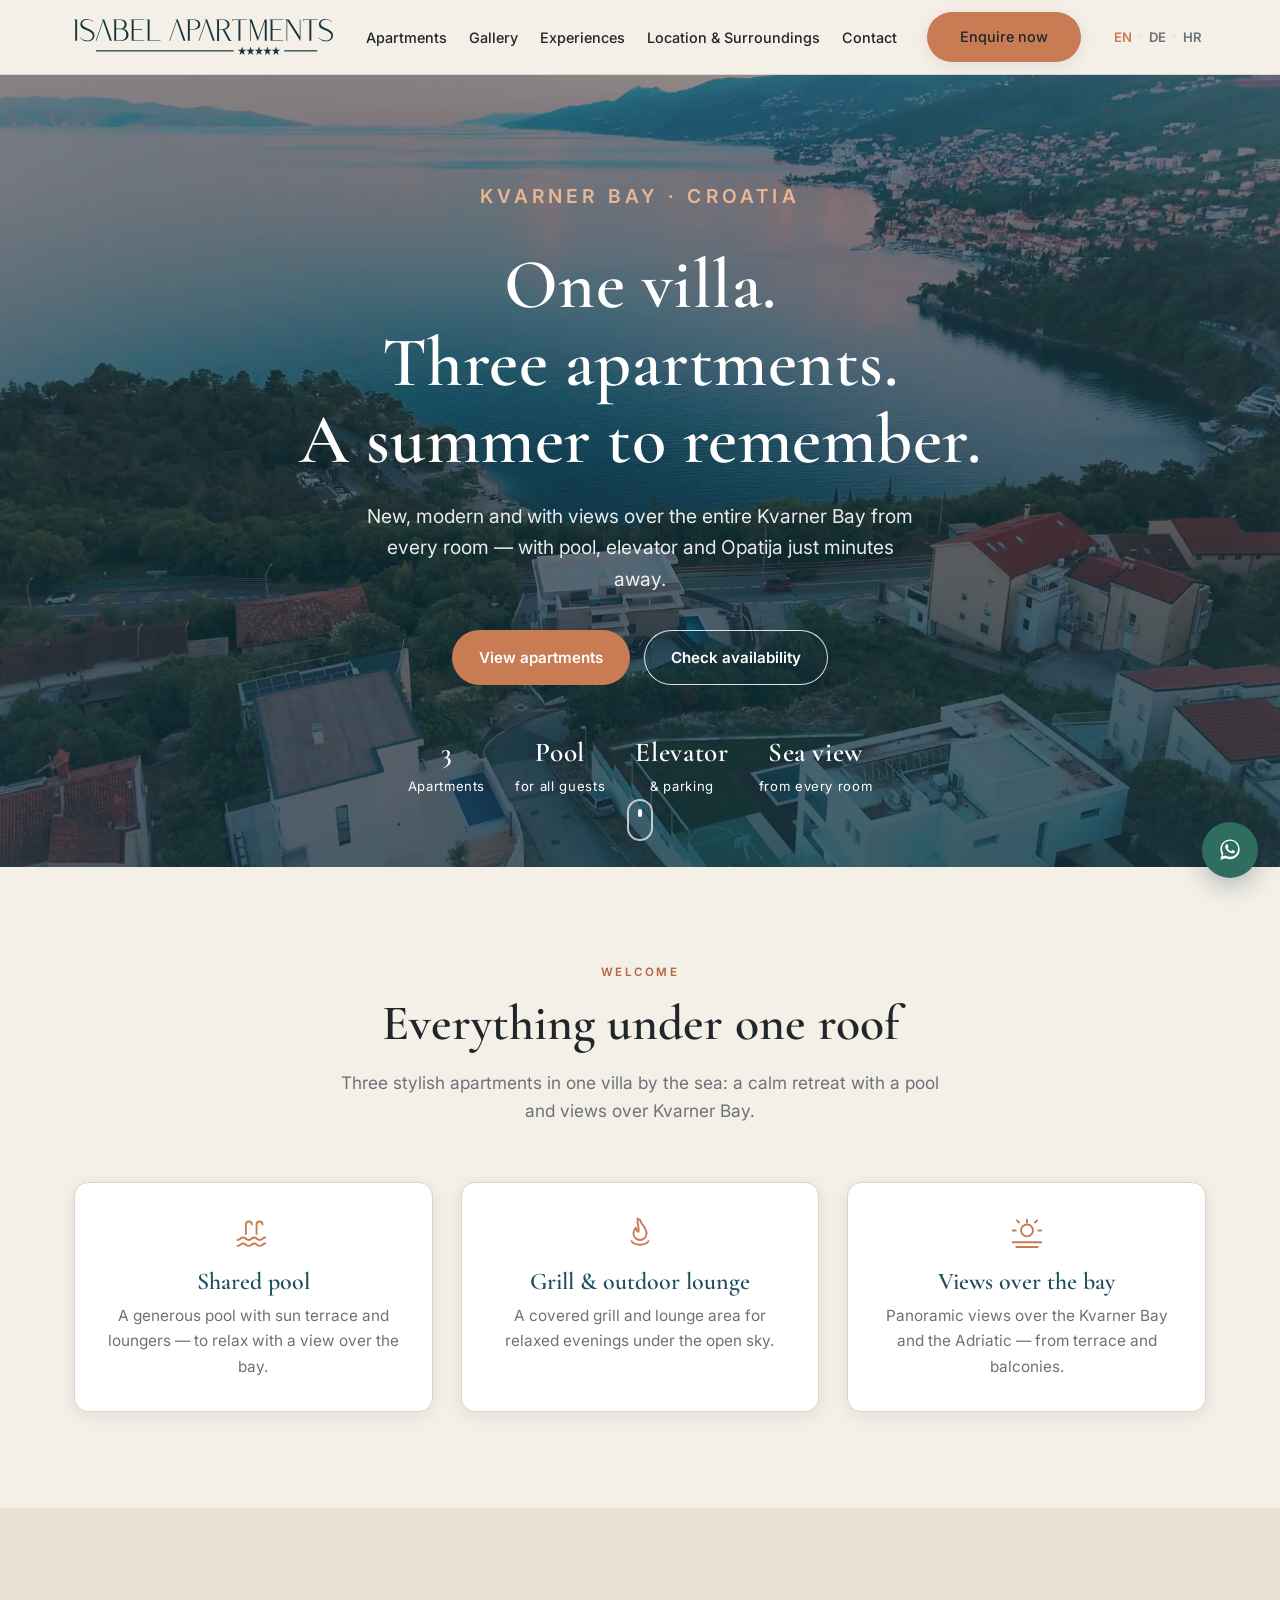
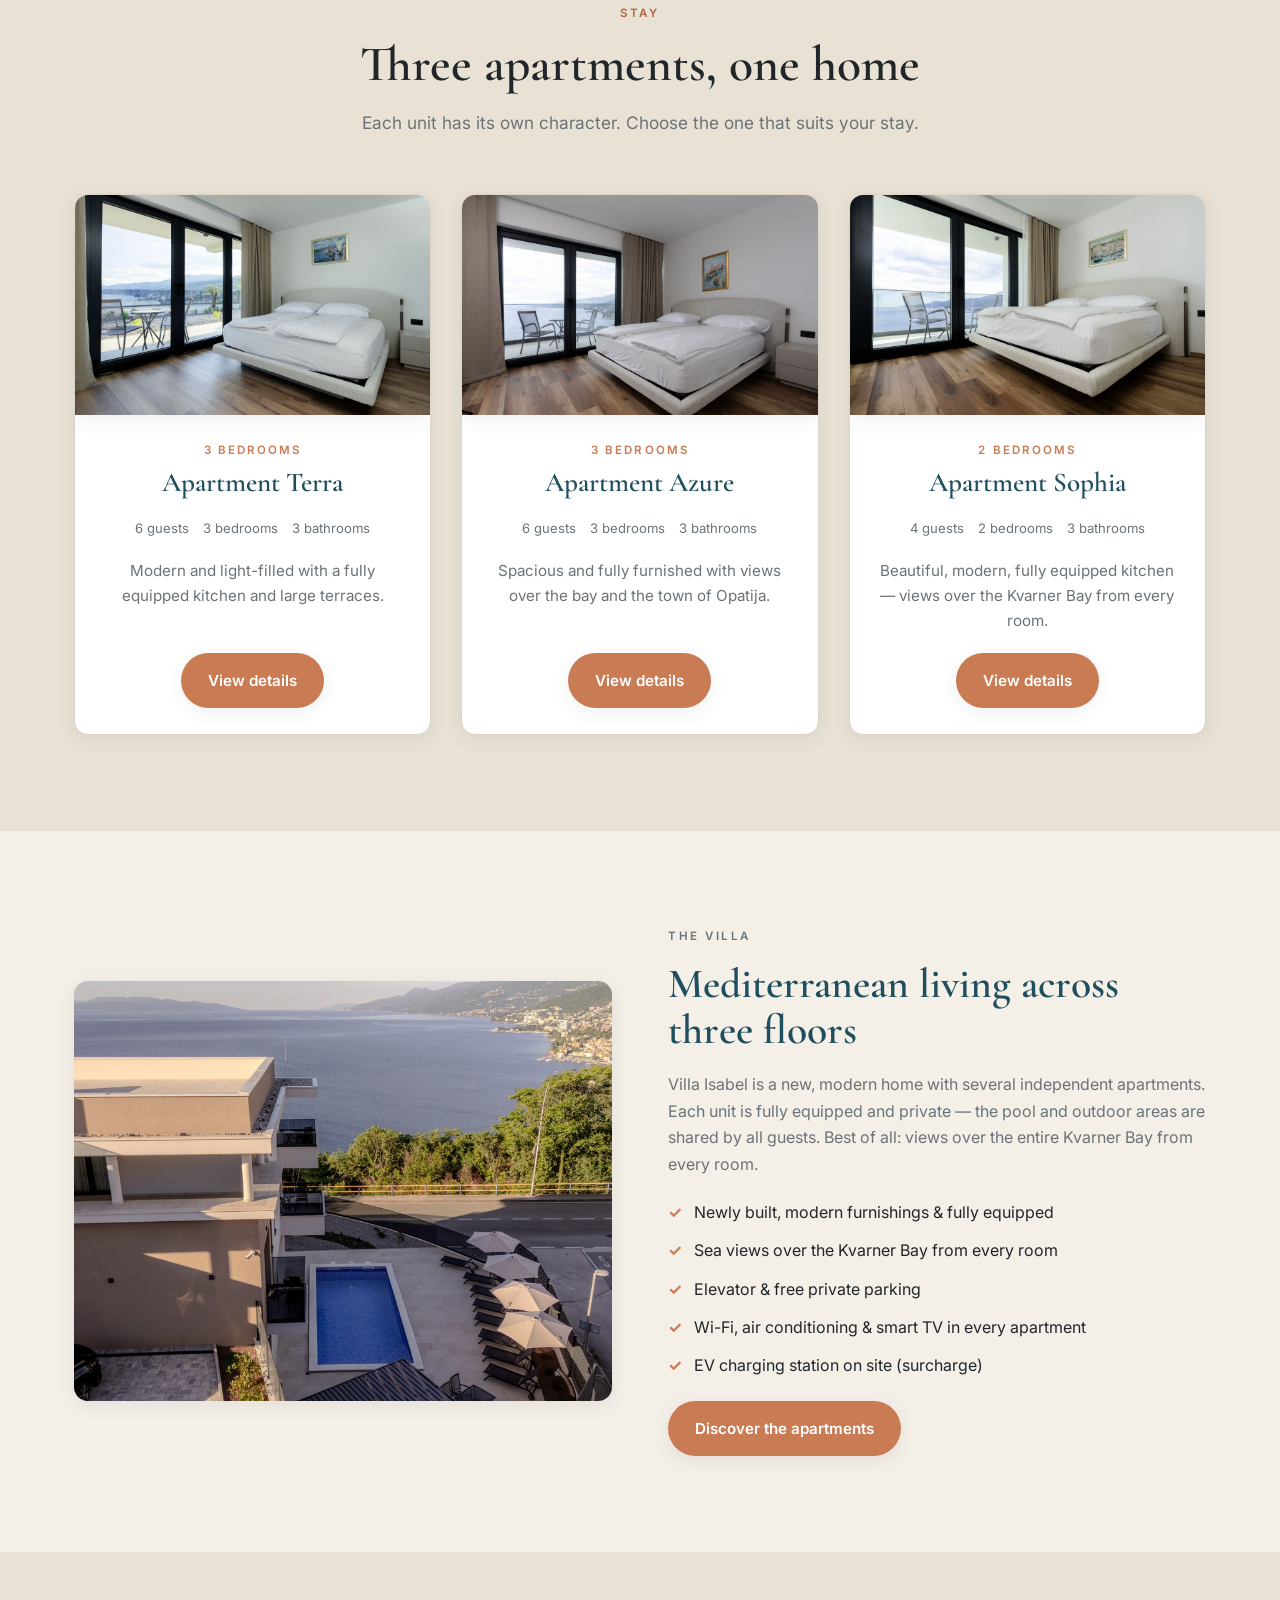
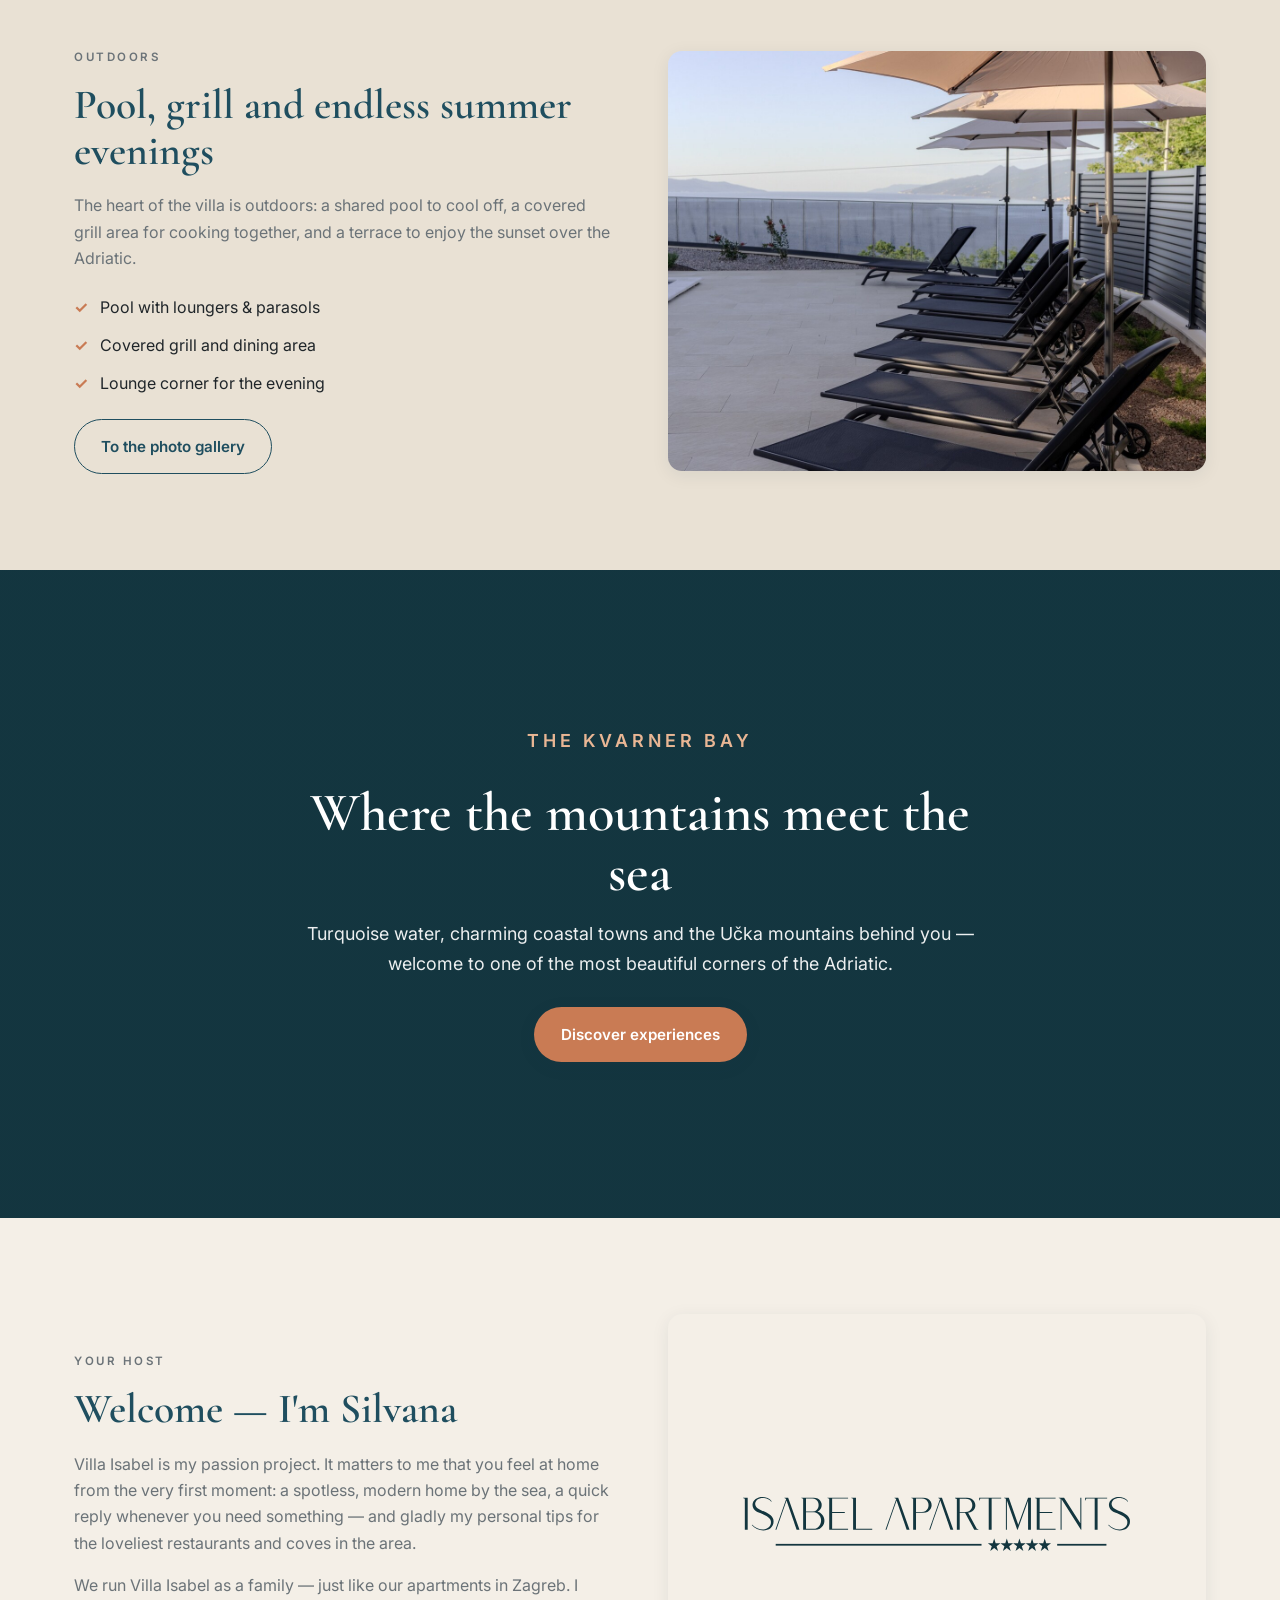
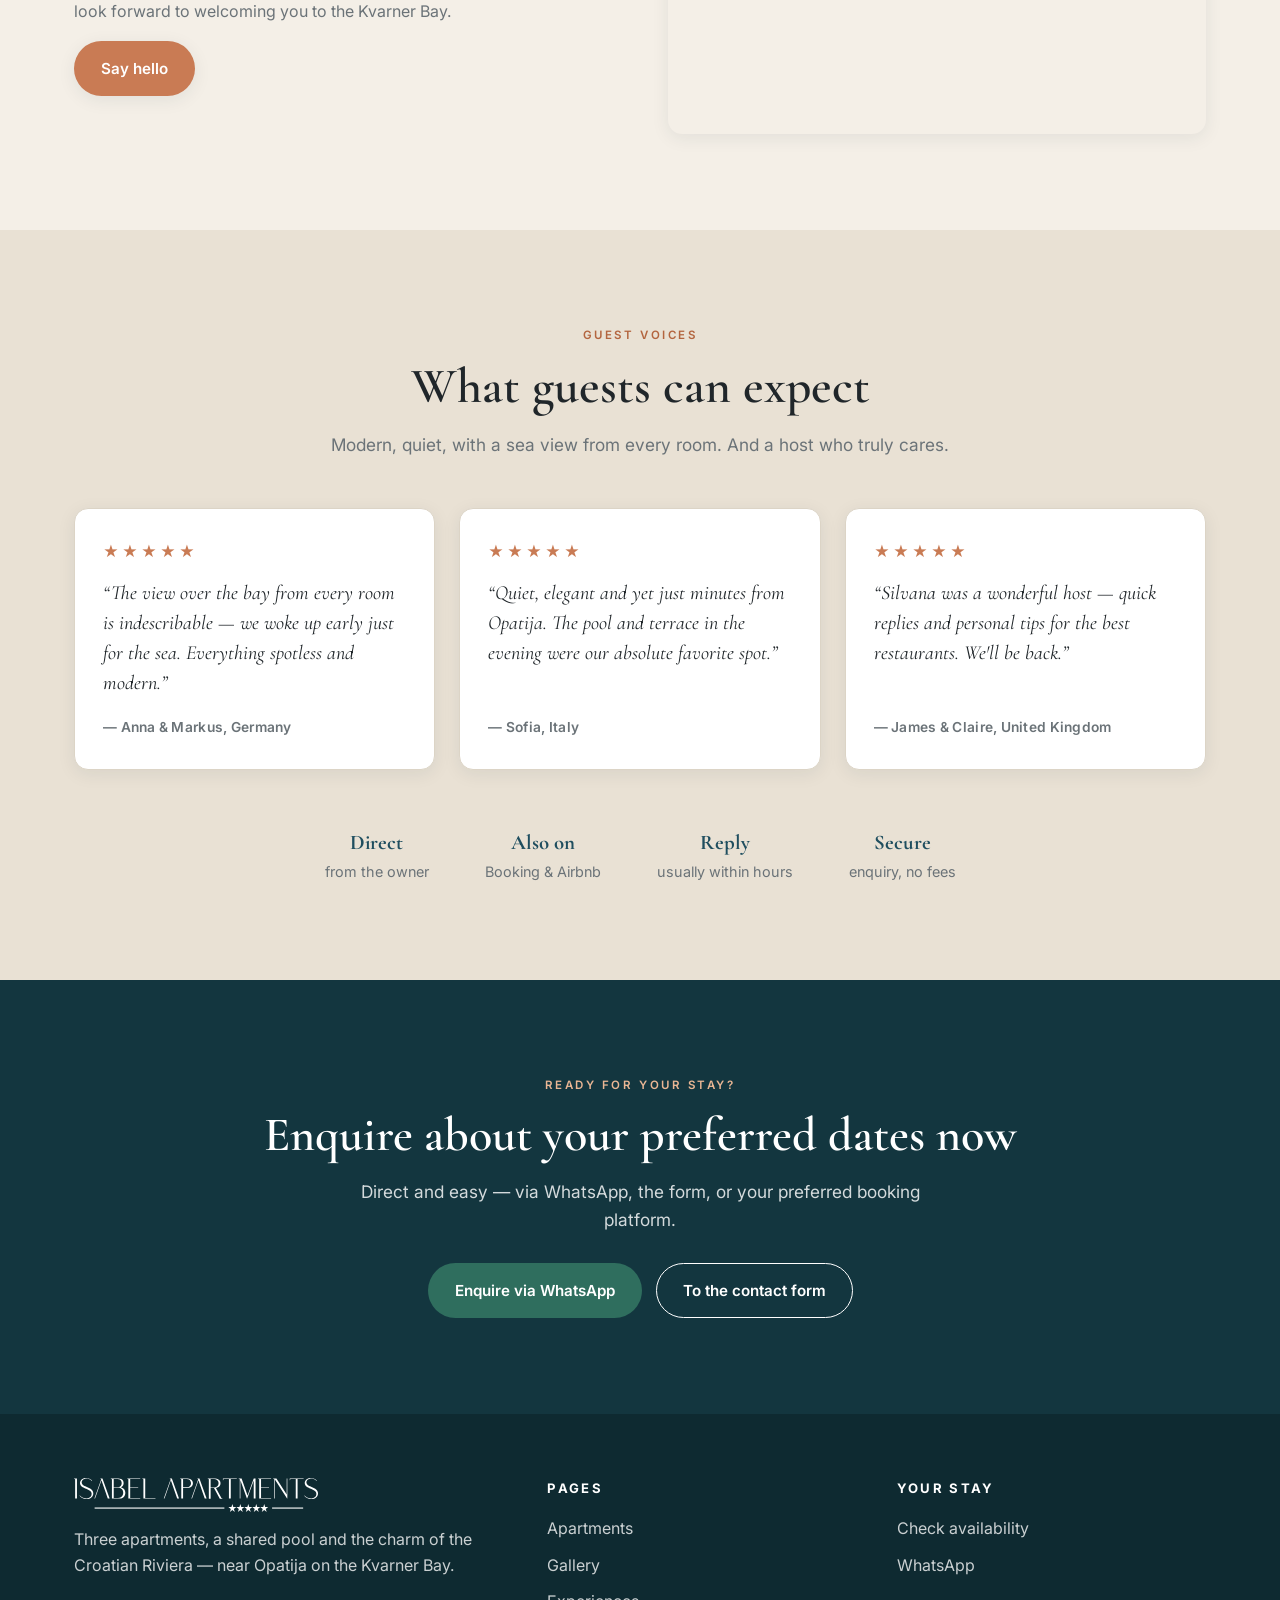
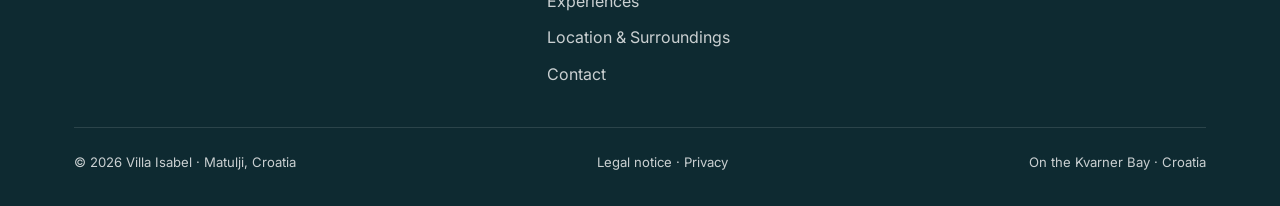
==== commit 9266c263: "Text-Feinschliff: sechs Leitsaetze ohne Gedankenstrich-Haeufung - Rhythmus variiert (Doppelpunkt, Pu" ====
--- a/index.html
+++ b/index.html
@@ -151,7 +151,7 @@
     <div class="container center">
       <p class="eyebrow">Willkommen</p>
       <h2 class="section-title">Alles unter einem Dach</h2>
-      <p class="section-lead">Drei stilvolle Apartments in einer Villa am Meer — ein ruhiger Rückzugsort zum Wohlfühlen, mit Pool und Blick über die Kvarner Bucht, und doch ganz nah an Opatija.</p>
+      <p class="section-lead">Drei stilvolle Apartments in einer Villa am Meer: ein ruhiger Rückzugsort mit Pool und Blick über die Kvarner Bucht.</p>
       <div class="feature-grid">
         <div class="feature">
           <svg class="ico" viewBox="0 0 32 32" fill="none" stroke="currentColor" stroke-width="1.6" stroke-linecap="round" stroke-linejoin="round" aria-hidden="true"><path d="M3 21c2.3 0 2.3-2 4.7-2s2.3 2 4.7 2 2.3-2 4.6-2 2.3 2 4.7 2 2.3-2 4.6-2"/><path d="M3 26c2.3 0 2.3-2 4.7-2s2.3 2 4.7 2 2.3-2 4.6-2 2.3 2 4.7 2 2.3-2 4.6-2"/><path d="M10 16V8a2.5 2.5 0 0 1 5 0M19 16V8a2.5 2.5 0 0 1 5 0"/></svg>
@@ -177,7 +177,7 @@
     <div class="container center">
       <p class="eyebrow">Wohnen</p>
       <h2 class="section-title">Drei Apartments, ein Zuhause</h2>
-      <p class="section-lead">Jede Einheit hat ihren eigenen Charakter — wähle die passende für deinen Aufenthalt.</p>
+      <p class="section-lead">Jede Einheit hat ihren eigenen Charakter. Wähle die passende für deinen Aufenthalt.</p>
       <div class="apartments">
         <article class="apt-card">
           <div class="photo" style="background-image:url('images/terra-neu/schlafzimmer1-1.jpeg')"></div>
@@ -295,7 +295,7 @@
     <div class="container center">
       <p class="eyebrow">Gästestimmen</p>
       <h2 class="section-title">Was Gäste erwartet</h2>
-      <p class="section-lead">Modern, ruhig, mit Meerblick aus jedem Zimmer — und eine Gastgeberin, die sich kümmert.</p>
+      <p class="section-lead">Modern, ruhig, mit Meerblick aus jedem Zimmer. Und eine Gastgeberin, die sich kümmert.</p>
       <div class="reviews">
         <blockquote class="review">
           <div class="stars">★★★★★</div>
--- a/css/style.css
+++ b/css/style.css
@@ -368,6 +368,11 @@
 .room-block:first-of-type { margin-top: 40px; }
 .room-head { display: flex; align-items: baseline; gap: 12px; margin-bottom: 22px; }
 .room-head h2 { font-size: clamp(1.6rem, 3vw, 2.2rem); color: var(--c-sea); }
+.room-head .ensuite {
+  font-size: 0.72rem; font-weight: 600; color: var(--c-sea);
+  border: 1px solid var(--c-line); border-radius: 999px; padding: 3px 12px;
+  letter-spacing: 0.04em; white-space: nowrap;
+}
 .room-head .count { font-size: 0.82rem; color: var(--c-muted); letter-spacing: 0.04em; }
 
 /* Erstes Bild groß als „Featured", Rest im ruhigen Raster */
@@ -515,6 +520,21 @@
 .cta-band { text-align: center; }
 .cta-band h2 { font-size: clamp(2rem, 4vw, 3rem); margin-bottom: 16px; }
 .cta-band .hero__actions { margin-top: 28px; }
+
+/* ---------- Galerie-Überblick: strukturierte Gruppen ---------- */
+.g-group { margin-bottom: 40px; text-align: left; }
+.g-label {
+  font-family: var(--font-body); text-transform: uppercase; letter-spacing: 0.18em;
+  font-size: 0.72rem; font-weight: 600; color: var(--c-terra-d); margin-bottom: 12px;
+}
+.gallery-grid--trio { grid-template-columns: repeat(3, 1fr); }
+.gallery-grid .photo { position: relative; }
+.gallery-grid .photo .tag {
+  position: absolute; left: 12px; bottom: 10px; color: #fff;
+  font-size: 0.72rem; font-weight: 600; letter-spacing: 0.1em; text-transform: uppercase;
+  text-shadow: 0 1px 8px rgba(10,30,36,0.75);
+}
+@media (max-width: 700px) { .gallery-grid--trio { grid-template-columns: 1fr 1fr; } }
 
 /* ---------- FAQ (Kontaktseite) ---------- */
 .faq { max-width: 720px; margin: 8px auto 0; text-align: left; display: grid; gap: 12px; }
